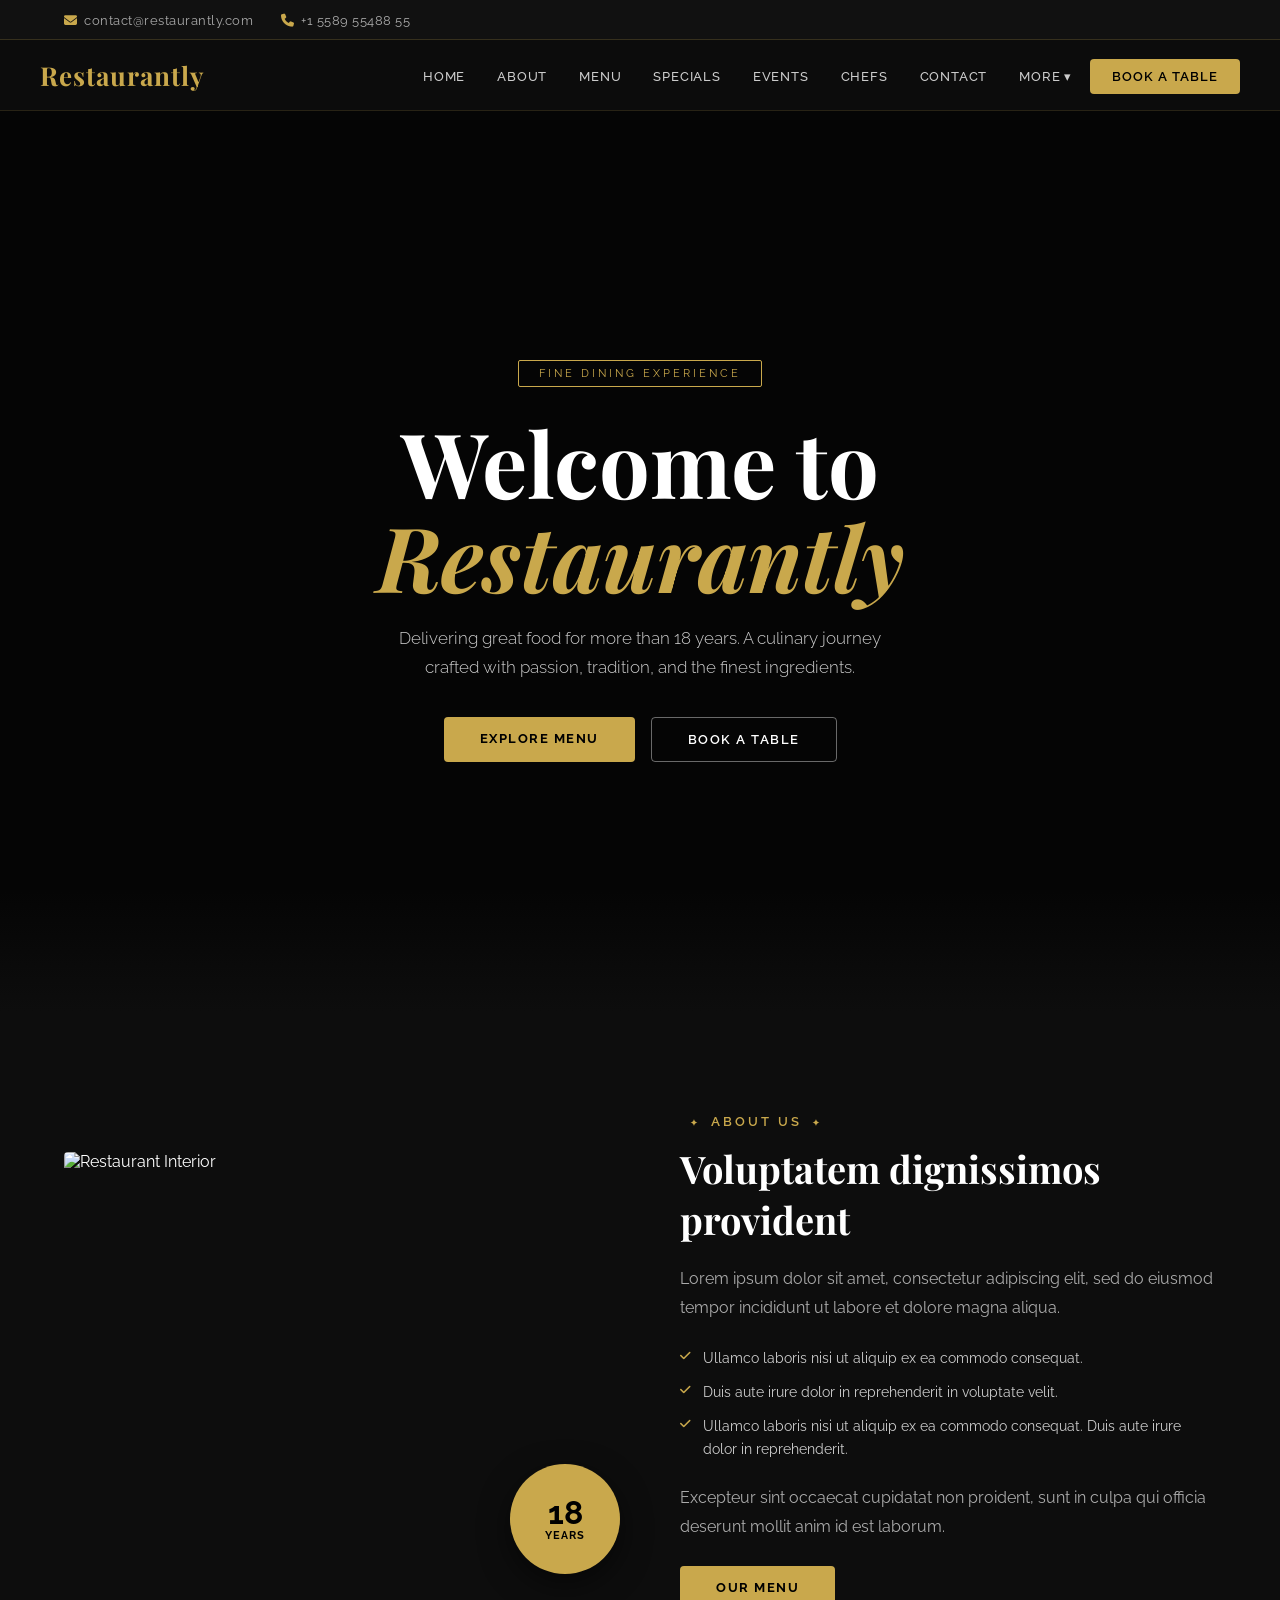
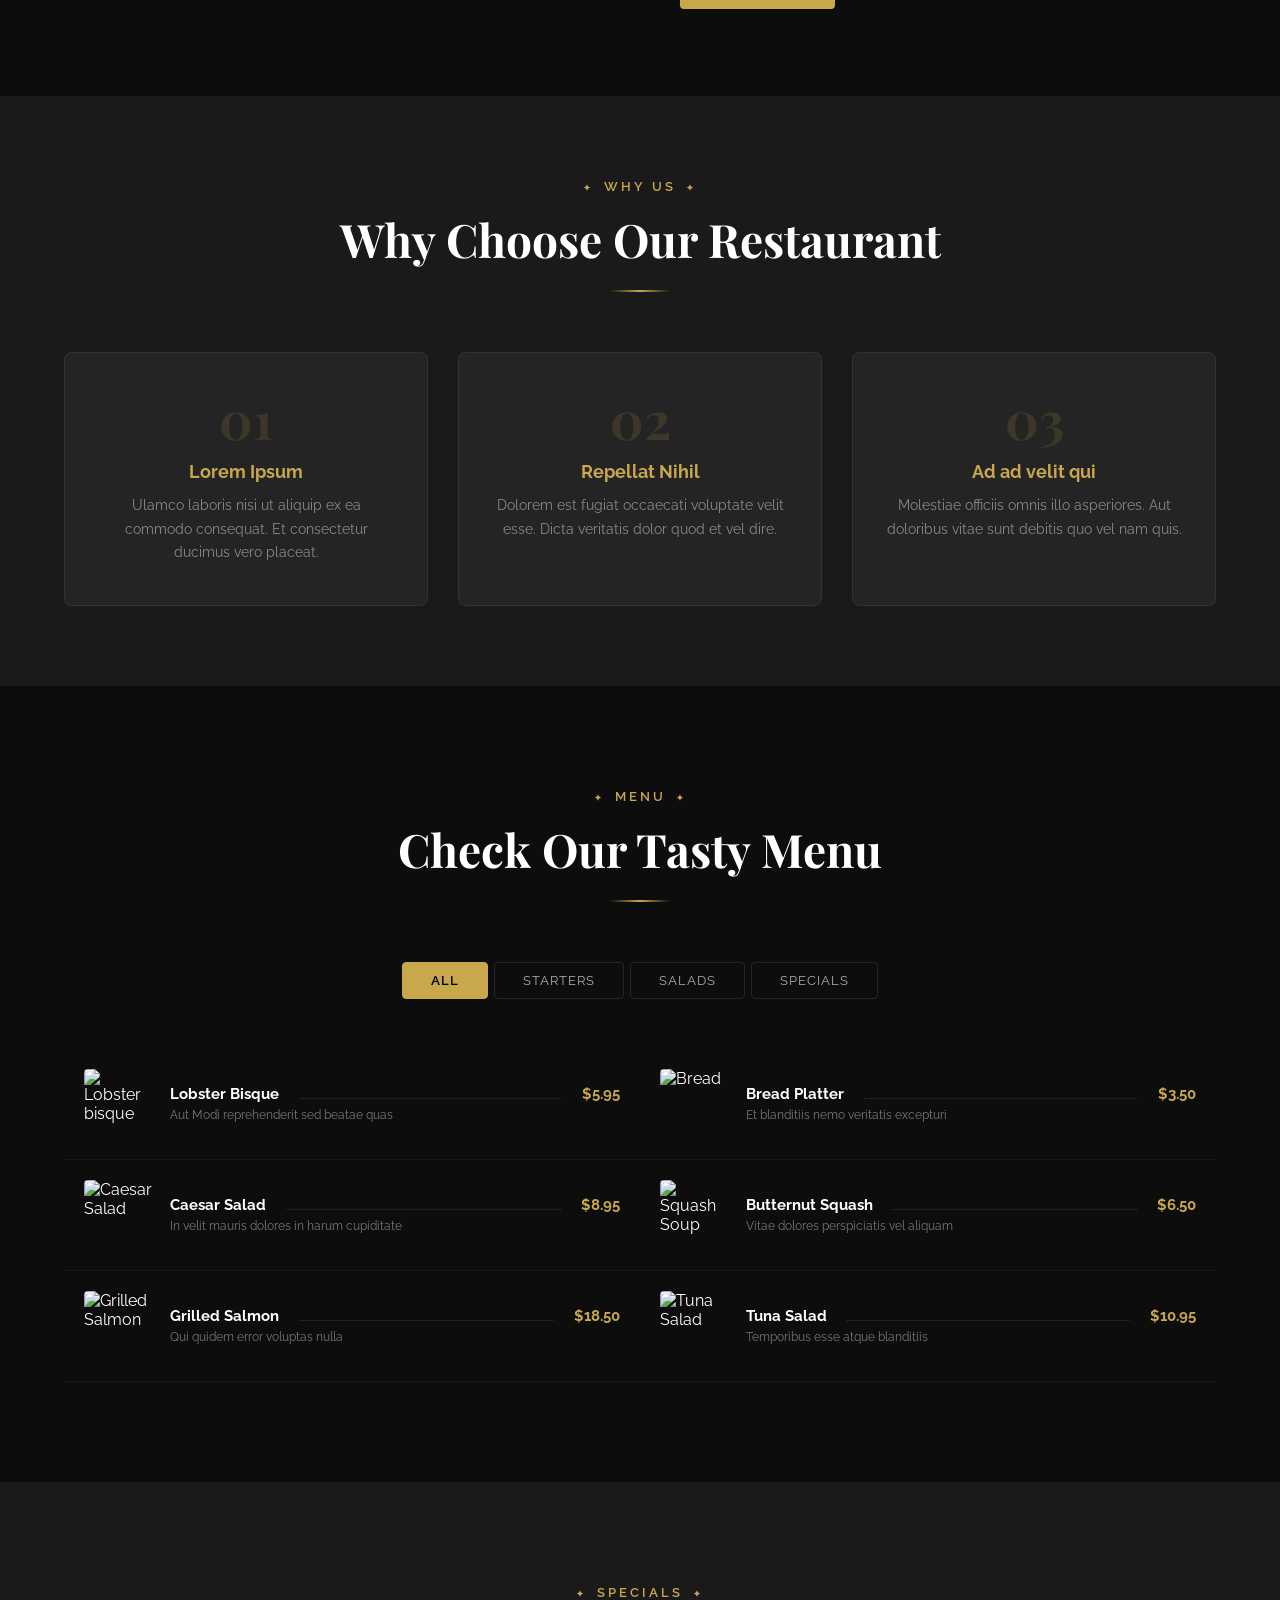
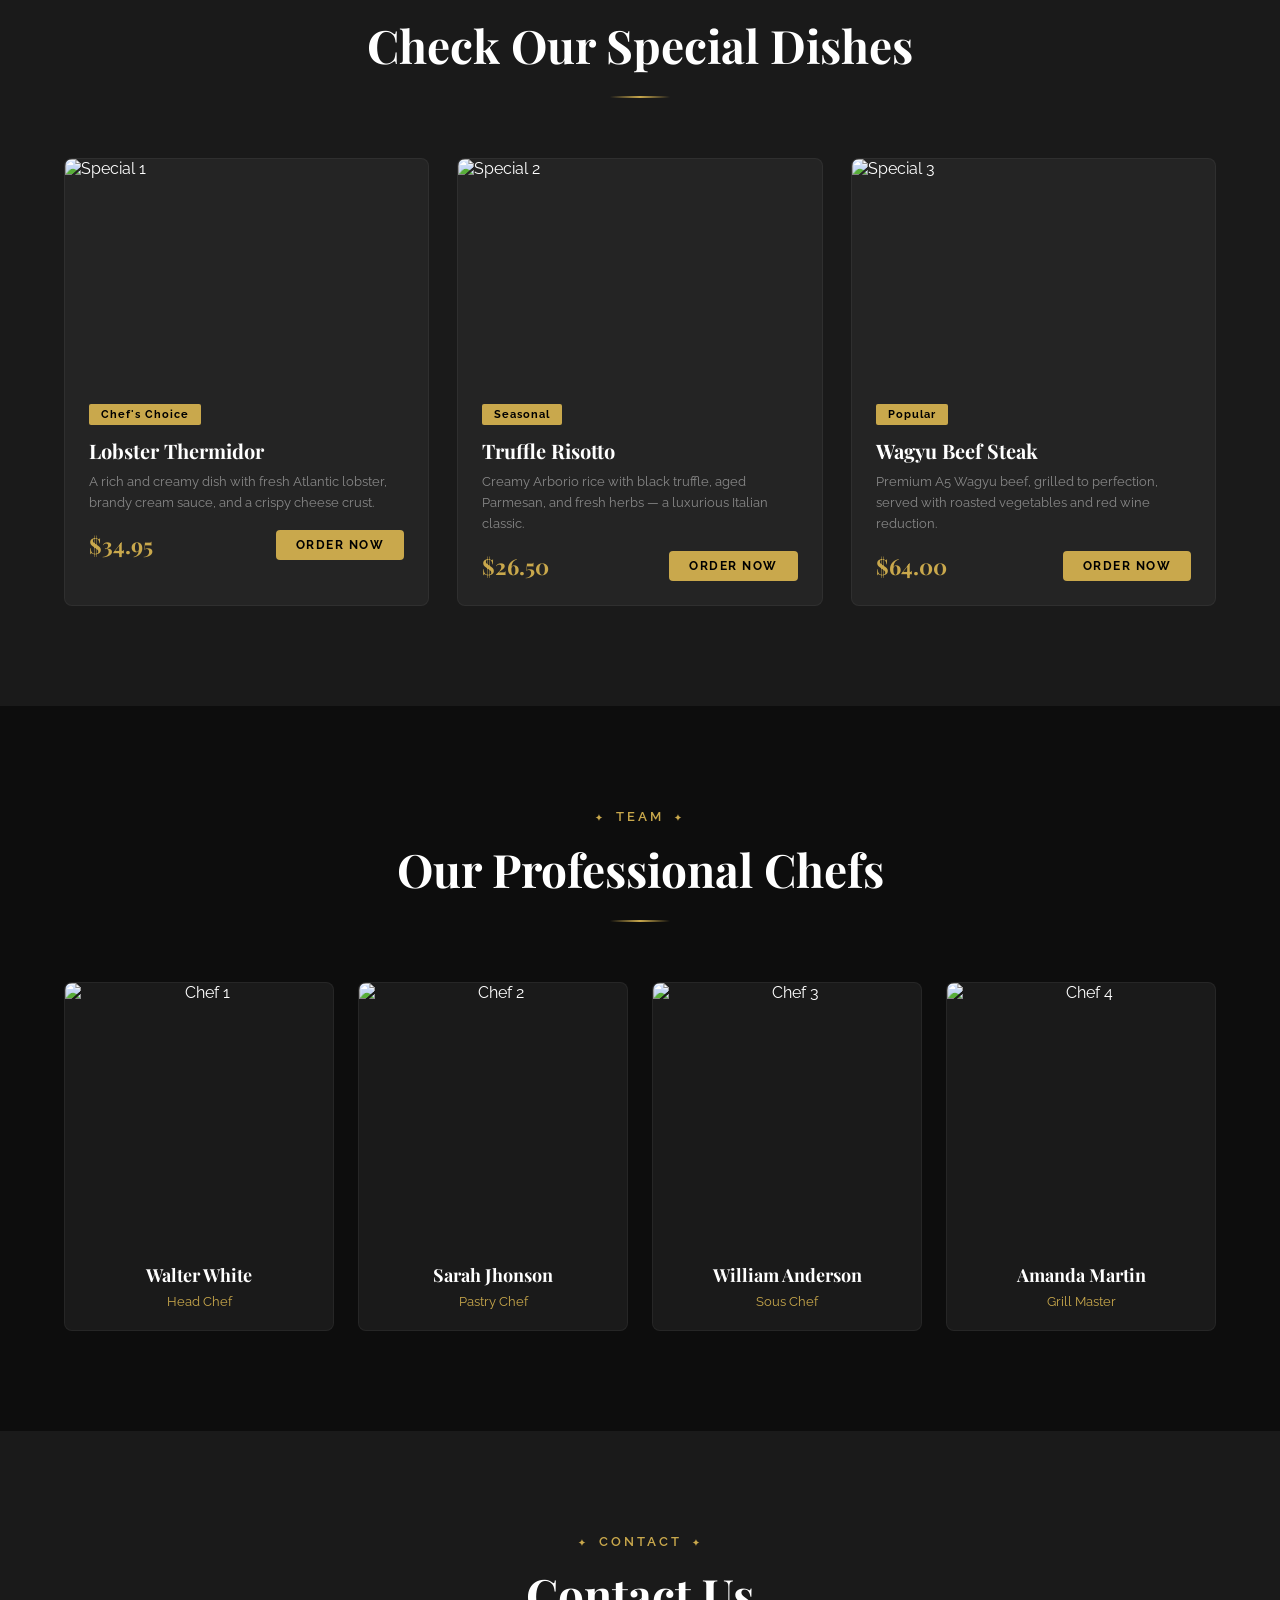
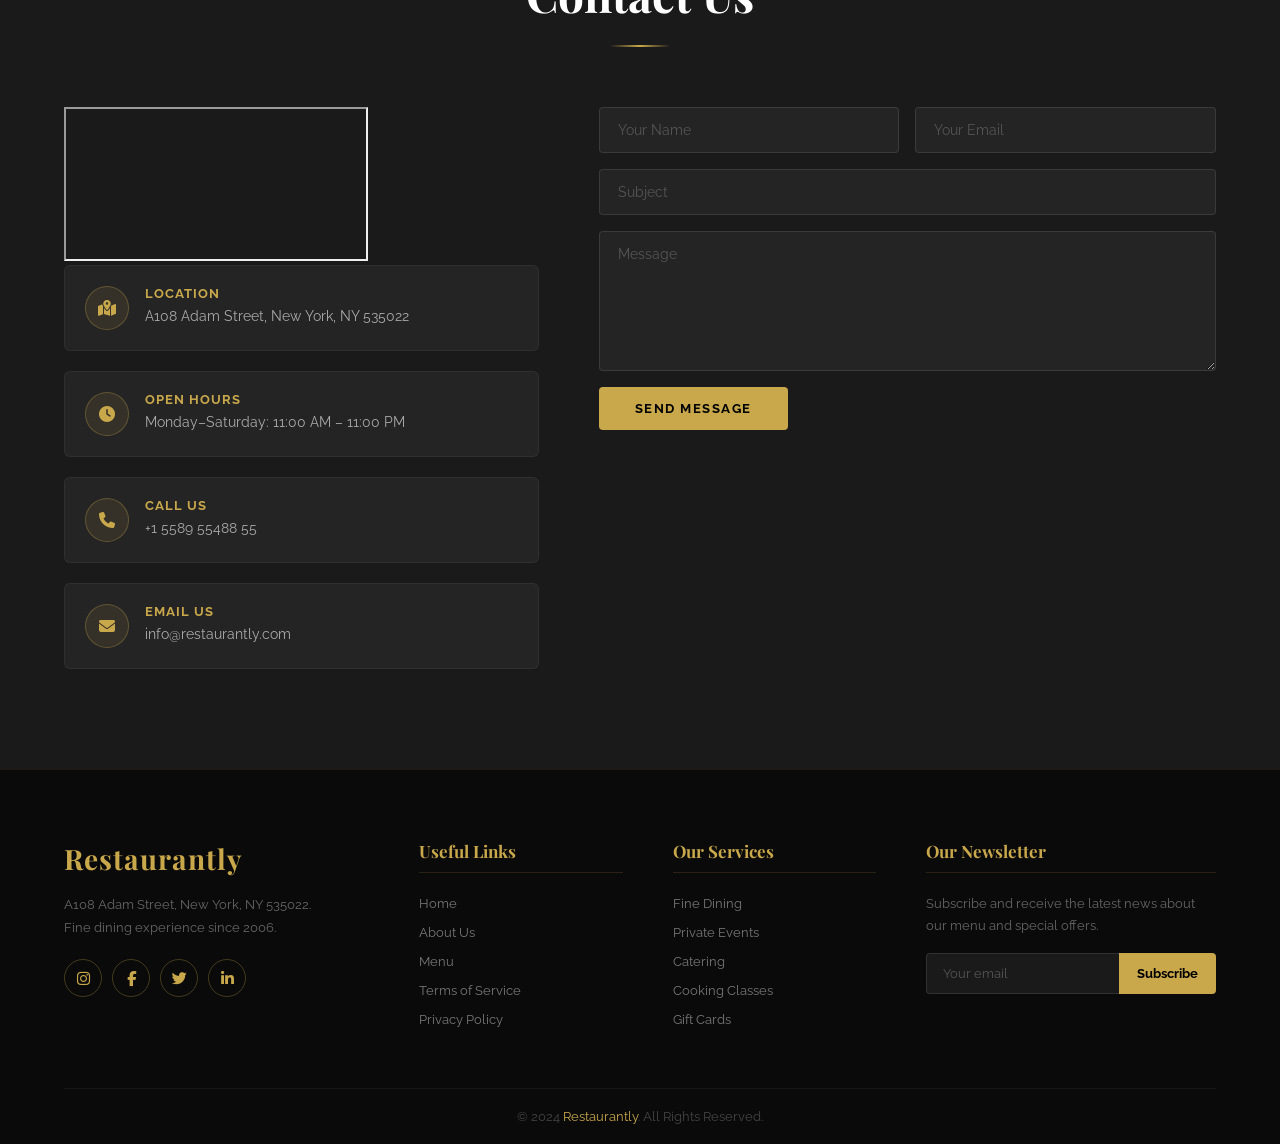
==== index.html @ bc220085 "renameindex" ====
<!DOCTYPE html>
<html lang="en">
<head>
  <meta charset="UTF-8">
  <meta name="viewport" content="width=device-width, initial-scale=1.0">
  <title>Restaurantly — Fine Dining</title>
  <link href="https://fonts.googleapis.com/css2?family=Playfair+Display:ital,wght@0,400;0,700;1,400&family=Raleway:wght@300;400;500;600&display=swap" rel="stylesheet">
  <link rel="stylesheet" href="https://cdnjs.cloudflare.com/ajax/libs/font-awesome/6.5.0/css/all.min.css">
  <style>
    *, *::before, *::after { margin: 0; padding: 0; box-sizing: border-box; }

    :root {
      --gold: #c9a84c;
      --gold-light: #e8c97a;
      --dark: #0d0d0d;
      --dark2: #1a1a1a;
      --dark3: #242424;
      --cream: #f5f0e8;
      --text-muted: #888;
      --white: #fff;
    }

    html { scroll-behavior: smooth; }

    body {
      font-family: 'Raleway', sans-serif;
      background: var(--dark);
      color: var(--white);
      overflow-x: hidden;
    }

    /* ── TOP BAR ── */
    .topbar {
      background: #111;
      border-bottom: 1px solid rgba(201,168,76,0.2);
      padding: 10px 0;
    }
    .topbar .inner {
      max-width: 1200px; margin: 0 auto;
      display: flex; align-items: center; gap: 28px;
      padding: 0 24px;
    }
    .topbar span { font-size: 13px; color: #aaa; letter-spacing: 0.5px; }
    .topbar i { color: var(--gold); margin-right: 7px; font-size: 13px; }

    /* ── NAVBAR ── */
    nav {
      background: rgba(13,13,13,0.95);
      backdrop-filter: blur(10px);
      border-bottom: 1px solid rgba(201,168,76,0.15);
      position: sticky; top: 0; z-index: 999;
      padding: 0 24px;
    }
    .nav-inner {
      max-width: 1200px; margin: 0 auto;
      display: flex; align-items: center; justify-content: space-between;
      height: 70px;
    }
    .logo {
      font-family: 'Playfair Display', serif;
      font-size: 26px; font-weight: 700;
      color: var(--gold);
      letter-spacing: 1px;
      text-decoration: none;
    }
    .nav-links { display: flex; list-style: none; gap: 4px; }
    .nav-links a {
      color: #ccc; text-decoration: none;
      font-size: 13px; font-weight: 500; letter-spacing: 0.8px;
      text-transform: uppercase;
      padding: 8px 14px; border-radius: 4px;
      transition: color 0.3s;
      position: relative;
    }
    .nav-links a:hover { color: var(--gold); }
    .nav-links li { position: relative; }
    .dropdown {
      position: absolute; top: 100%; left: 0;
      background: #1a1a1a;
      border: 1px solid rgba(201,168,76,0.2);
      border-radius: 6px; min-width: 160px;
      display: none; flex-direction: column;
      box-shadow: 0 20px 40px rgba(0,0,0,0.5);
      overflow: hidden;
    }
    .nav-links li:hover .dropdown { display: flex; }
    .dropdown a { padding: 12px 16px; border-radius: 0; font-size: 12px; }
    .dropdown a:hover { background: rgba(201,168,76,0.1); }
    .btn-book {
      background: var(--gold);
      color: #000 !important; font-weight: 600 !important;
      padding: 10px 22px !important; border-radius: 4px !important;
      letter-spacing: 1px !important;
      transition: background 0.3s !important;
    }
    .btn-book:hover { background: var(--gold-light) !important; color: #000 !important; }

    /* ── HERO ── */
    .hero {
      min-height: 100vh;
      background: linear-gradient(rgba(0,0,0,0.65), rgba(0,0,0,0.65)),
        url('https://images.unsplash.com/photo-1414235077428-338989a2e8c0?w=1600') center/cover no-repeat;
      display: flex; align-items: center; justify-content: center;
      text-align: center;
      position: relative;
    }
    .hero::after {
      content: '';
      position: absolute; bottom: 0; left: 0; right: 0;
      height: 120px;
      background: linear-gradient(transparent, var(--dark));
    }
    .hero-content { position: relative; z-index: 1; padding: 0 20px; }
    .hero-tag {
      display: inline-block;
      border: 1px solid var(--gold);
      color: var(--gold);
      font-size: 11px; letter-spacing: 3px;
      text-transform: uppercase;
      padding: 6px 20px; border-radius: 2px;
      margin-bottom: 28px;
    }
    .hero h1 {
      font-family: 'Playfair Display', serif;
      font-size: clamp(48px, 8vw, 90px);
      font-weight: 700; line-height: 1.05;
      color: var(--white);
      margin-bottom: 20px;
    }
    .hero h1 em { color: var(--gold); font-style: italic; }
    .hero p {
      font-size: 17px; color: #ccc;
      max-width: 520px; margin: 0 auto 36px;
      line-height: 1.7; font-weight: 300;
    }
    .hero-btns { display: flex; gap: 16px; justify-content: center; flex-wrap: wrap; }
    .btn-primary {
      background: var(--gold); color: #000;
      padding: 14px 36px; border-radius: 4px;
      font-size: 13px; font-weight: 700; letter-spacing: 1.5px;
      text-transform: uppercase; text-decoration: none;
      transition: all 0.3s;
    }
    .btn-primary:hover { background: var(--gold-light); transform: translateY(-2px); }
    .btn-outline {
      border: 1px solid rgba(255,255,255,0.4); color: #fff;
      padding: 14px 36px; border-radius: 4px;
      font-size: 13px; font-weight: 600; letter-spacing: 1.5px;
      text-transform: uppercase; text-decoration: none;
      transition: all 0.3s;
    }
    .btn-outline:hover { border-color: var(--gold); color: var(--gold); }

    /* ── SECTION HEADER ── */
    .section-wrap { max-width: 1200px; margin: 0 auto; padding: 0 24px; }
    .sec-header { text-align: center; margin-bottom: 60px; }
    .sec-tag {
      display: inline-block;
      color: var(--gold); font-size: 13px;
      letter-spacing: 3px; text-transform: uppercase;
      margin-bottom: 14px; font-weight: 600;
    }
    .sec-tag::before, .sec-tag::after {
      content: '✦'; margin: 0 10px; font-size: 9px;
    }
    .sec-header h2 {
      font-family: 'Playfair Display', serif;
      font-size: clamp(30px, 4vw, 46px);
      font-weight: 700; color: var(--white);
    }
    .sec-header p {
      color: var(--text-muted); max-width: 500px;
      margin: 16px auto 0; line-height: 1.7;
    }
    .gold-divider {
      width: 60px; height: 2px;
      background: linear-gradient(90deg, transparent, var(--gold), transparent);
      margin: 20px auto 0;
    }

    /* ── ABOUT SECTION ── */
    .about { padding: 100px 0; }
    .about-grid {
      display: grid; grid-template-columns: 1fr 1fr;
      gap: 80px; align-items: center;
    }
    .about-img { position: relative; }
    .about-img img {
      width: 100%; border-radius: 4px;
      aspect-ratio: 4/3; object-fit: cover;
      display: block;
    }
    .about-img .exp-badge {
      position: absolute; bottom: -20px; right: -20px;
      background: var(--gold); color: #000;
      width: 110px; height: 110px; border-radius: 50%;
      display: flex; flex-direction: column;
      align-items: center; justify-content: center;
      font-weight: 700; box-shadow: 0 10px 30px rgba(0,0,0,0.5);
    }
    .about-img .exp-badge span:first-child { font-size: 32px; line-height: 1; }
    .about-img .exp-badge span:last-child { font-size: 11px; letter-spacing: 1px; }
    .about-text h2 {
      font-family: 'Playfair Display', serif;
      font-size: 38px; margin-bottom: 20px; color: var(--white);
    }
    .about-text p { color: #aaa; line-height: 1.8; margin-bottom: 16px; }
    .about-list { list-style: none; margin: 24px 0; }
    .about-list li {
      display: flex; align-items: flex-start; gap: 12px;
      color: #ccc; margin-bottom: 12px; font-size: 14px; line-height: 1.6;
    }
    .about-list li i { color: var(--gold); margin-top: 3px; font-size: 12px; flex-shrink: 0; }

    /* ── WHY US ── */
    .why { padding: 80px 0; background: var(--dark2); }
    .why-grid {
      display: grid; grid-template-columns: repeat(3, 1fr);
      gap: 30px; margin-top: 60px;
    }
    .why-card {
      background: var(--dark3);
      border: 1px solid rgba(201,168,76,0.1);
      border-radius: 8px; padding: 40px 32px;
      text-align: center;
      transition: all 0.3s; position: relative; overflow: hidden;
    }
    .why-card::before {
      content: '';
      position: absolute; top: 0; left: 0; right: 0;
      height: 2px; background: var(--gold);
      transform: scaleX(0); transition: transform 0.3s;
    }
    .why-card:hover { border-color: rgba(201,168,76,0.3); transform: translateY(-6px); }
    .why-card:hover::before { transform: scaleX(1); }
    .why-num {
      font-family: 'Playfair Display', serif;
      font-size: 52px; color: rgba(201,168,76,0.15);
      line-height: 1; margin-bottom: 16px; font-weight: 700;
    }
    .why-card h3 { color: var(--gold); font-size: 18px; margin-bottom: 12px; }
    .why-card p { color: #888; font-size: 14px; line-height: 1.7; }

    /* ── MENU ── */
    .menu-sec { padding: 100px 0; }
    .menu-tabs {
      display: flex; justify-content: center; gap: 6px;
      margin-bottom: 50px; flex-wrap: wrap;
    }
    .tab-btn {
      padding: 10px 28px; background: transparent;
      border: 1px solid rgba(255,255,255,0.1);
      color: #aaa; font-family: 'Raleway', sans-serif;
      font-size: 13px; letter-spacing: 1px; text-transform: uppercase;
      cursor: pointer; border-radius: 4px; transition: all 0.3s;
    }
    .tab-btn:hover, .tab-btn.active {
      background: var(--gold); border-color: var(--gold);
      color: #000; font-weight: 600;
    }
    .menu-grid { display: grid; grid-template-columns: 1fr 1fr; gap: 0; }
    .menu-item {
      display: flex; align-items: center; gap: 16px;
      padding: 20px; border-bottom: 1px solid rgba(255,255,255,0.05);
      transition: background 0.2s;
    }
    .menu-item:hover { background: rgba(201,168,76,0.04); }
    .menu-item img {
      width: 70px; height: 70px; border-radius: 4px; object-fit: cover; flex-shrink: 0;
    }
    .menu-info { flex: 1; min-width: 0; }
    .menu-top { display: flex; justify-content: space-between; align-items: baseline; gap: 10px; }
    .menu-top h4 { font-size: 15px; color: #fff; white-space: nowrap; overflow: hidden; text-overflow: ellipsis; }
    .menu-dots { flex: 1; border-bottom: 1px dotted rgba(255,255,255,0.15); min-width: 20px; margin: 0 10px 4px; }
    .menu-price { color: var(--gold); font-weight: 700; font-size: 15px; white-space: nowrap; }
    .menu-desc { color: #777; font-size: 12px; margin-top: 4px; line-height: 1.4; }

    /* ── SPECIALS ── */
    .specials { padding: 100px 0; background: var(--dark2); }
    .specials-grid { display: grid; grid-template-columns: repeat(3,1fr); gap: 28px; }
    .special-card {
      background: var(--dark3); border-radius: 8px; overflow: hidden;
      border: 1px solid rgba(255,255,255,0.05);
      transition: transform 0.3s, box-shadow 0.3s;
    }
    .special-card:hover { transform: translateY(-8px); box-shadow: 0 24px 60px rgba(0,0,0,0.5); }
    .special-card img { width: 100%; height: 220px; object-fit: cover; display: block; }
    .special-body { padding: 24px; }
    .special-badge {
      display: inline-block; background: var(--gold); color: #000;
      font-size: 11px; font-weight: 700; letter-spacing: 1px;
      padding: 4px 12px; border-radius: 2px; margin-bottom: 12px;
    }
    .special-body h3 { font-family: 'Playfair Display',serif; font-size: 20px; margin-bottom: 8px; }
    .special-body p { color: #888; font-size: 13px; line-height: 1.6; margin-bottom: 16px; }
    .special-footer { display: flex; justify-content: space-between; align-items: center; }
    .special-price { color: var(--gold); font-size: 22px; font-weight: 700; font-family: 'Playfair Display',serif; }

    /* ── TEAM ── */
    .team { padding: 100px 0; }
    .team-grid { display: grid; grid-template-columns: repeat(4, 1fr); gap: 24px; }
    .team-card {
      text-align: center;
      background: var(--dark2);
      border-radius: 8px; overflow: hidden;
      border: 1px solid rgba(255,255,255,0.05);
      transition: transform 0.3s;
    }
    .team-card:hover { transform: translateY(-6px); }
    .team-img-wrap { position: relative; overflow: hidden; }
    .team-img-wrap img { width: 100%; height: 260px; object-fit: cover; display: block; transition: transform 0.5s; }
    .team-card:hover .team-img-wrap img { transform: scale(1.05); }
    .team-overlay {
      position: absolute; inset: 0;
      background: rgba(201,168,76,0.85);
      display: flex; align-items: center; justify-content: center; gap: 16px;
      opacity: 0; transition: opacity 0.3s;
    }
    .team-card:hover .team-overlay { opacity: 1; }
    .team-overlay a { color: #000; font-size: 18px; }
    .team-body { padding: 20px 16px; }
    .team-body h4 { font-family: 'Playfair Display',serif; font-size: 18px; margin-bottom: 4px; }
    .team-body span { color: var(--gold); font-size: 13px; }

    /* ── CONTACT ── */
    .contact { padding: 100px 0; background: var(--dark2); }
    .contact-grid { display: grid; grid-template-columns: 1fr 1.3fr; gap: 60px; }
    .contact-map iframe { width: 100%; height: 300px; border-radius: 6px; border: 0; margin-bottom: 30px; filter: grayscale(40%) contrast(1.1); }
    .contact-info { display: flex; flex-direction: column; gap: 20px; }
    .contact-info-item {
      display: flex; align-items: flex-start; gap: 16px;
      padding: 20px; background: var(--dark3);
      border-radius: 6px; border: 1px solid rgba(255,255,255,0.05);
    }
    .contact-icon {
      width: 44px; height: 44px; border-radius: 50%;
      background: rgba(201,168,76,0.1); border: 1px solid rgba(201,168,76,0.3);
      display: flex; align-items: center; justify-content: center;
      color: var(--gold); font-size: 16px; flex-shrink: 0;
    }
    .contact-info-item h5 { font-size: 13px; color: var(--gold); margin-bottom: 4px; letter-spacing: 1px; text-transform: uppercase; }
    .contact-info-item p { color: #aaa; font-size: 14px; line-height: 1.6; }
    .contact-form { display: flex; flex-direction: column; gap: 16px; }
    .form-row { display: grid; grid-template-columns: 1fr 1fr; gap: 16px; }
    .form-input, .form-textarea {
      width: 100%; padding: 14px 18px;
      background: var(--dark3); border: 1px solid rgba(255,255,255,0.1);
      border-radius: 4px; color: #fff;
      font-family: 'Raleway', sans-serif; font-size: 14px;
      transition: border-color 0.3s; outline: none;
    }
    .form-input:focus, .form-textarea:focus { border-color: var(--gold); }
    .form-input::placeholder, .form-textarea::placeholder { color: #555; }
    .form-textarea { resize: vertical; min-height: 140px; }
    .btn-submit {
      background: var(--gold); color: #000; border: none;
      padding: 14px 36px; font-size: 13px; font-weight: 700;
      letter-spacing: 1.5px; text-transform: uppercase;
      border-radius: 4px; cursor: pointer;
      font-family: 'Raleway', sans-serif;
      transition: background 0.3s, transform 0.2s; align-self: flex-start;
    }
    .btn-submit:hover { background: var(--gold-light); transform: translateY(-2px); }

    /* ── FOOTER ── */
    footer { background: #0a0a0a; border-top: 1px solid rgba(201,168,76,0.1); padding: 70px 0 0; }
    .footer-grid { display: grid; grid-template-columns: 1.5fr 1fr 1fr 1.2fr; gap: 50px; padding-bottom: 50px; }
    .footer-brand .logo { display: block; margin-bottom: 16px; font-size: 28px; }
    .footer-brand p { color: #666; font-size: 13px; line-height: 1.8; margin-bottom: 20px; }
    .social-links { display: flex; gap: 10px; }
    .social-link {
      width: 38px; height: 38px; border-radius: 50%;
      border: 1px solid rgba(201,168,76,0.3);
      display: flex; align-items: center; justify-content: center;
      color: var(--gold); font-size: 15px; text-decoration: none;
      transition: all 0.3s;
    }
    .social-link:hover { background: var(--gold); color: #000; border-color: var(--gold); }
    .footer-col h4 {
      font-family: 'Playfair Display',serif;
      color: var(--gold); font-size: 17px; margin-bottom: 20px;
      padding-bottom: 10px; border-bottom: 1px solid rgba(201,168,76,0.15);
    }
    .footer-col ul { list-style: none; }
    .footer-col ul li { margin-bottom: 10px; }
    .footer-col ul li a { color: #777; text-decoration: none; font-size: 13px; transition: color 0.3s; }
    .footer-col ul li a:hover { color: var(--gold); padding-left: 4px; }
    .newsletter-text { color: #666; font-size: 13px; line-height: 1.7; margin-bottom: 16px; }
    .newsletter-form { display: flex; gap: 0; }
    .newsletter-form input {
      flex: 1; padding: 12px 16px;
      background: #1a1a1a; border: 1px solid rgba(255,255,255,0.1);
      border-right: none; border-radius: 4px 0 0 4px;
      color: #fff; font-family: 'Raleway',sans-serif; font-size: 13px; outline: none;
    }
    .newsletter-form input:focus { border-color: var(--gold); }
    .newsletter-form input::placeholder { color: #555; }
    .newsletter-form button {
      background: var(--gold); color: #000; border: none;
      padding: 12px 18px; border-radius: 0 4px 4px 0;
      cursor: pointer; font-size: 13px; font-weight: 700;
      font-family: 'Raleway',sans-serif; transition: background 0.3s;
    }
    .newsletter-form button:hover { background: var(--gold-light); }
    .footer-bottom {
      border-top: 1px solid rgba(255,255,255,0.05);
      padding: 20px 0; text-align: center;
    }
    .footer-bottom p { color: #444; font-size: 13px; }
    .footer-bottom span { color: var(--gold); }

    /* ── ANIMATIONS ── */
    @keyframes fadeUp {
      from { opacity: 0; transform: translateY(30px); }
      to { opacity: 1; transform: translateY(0); }
    }
    .hero-content > * { animation: fadeUp 0.8s ease both; }
    .hero-tag { animation-delay: 0.1s; }
    .hero h1 { animation-delay: 0.25s; }
    .hero p { animation-delay: 0.4s; }
    .hero-btns { animation-delay: 0.55s; }

    /* ── RESPONSIVE ── */
    @media (max-width: 900px) {
      .about-grid, .contact-grid { grid-template-columns: 1fr; gap: 40px; }
      .why-grid, .specials-grid { grid-template-columns: 1fr 1fr; }
      .team-grid { grid-template-columns: 1fr 1fr; }
      .menu-grid { grid-template-columns: 1fr; }
      .footer-grid { grid-template-columns: 1fr 1fr; }
      .nav-links { display: none; }
    }
    @media (max-width: 600px) {
      .why-grid, .specials-grid, .team-grid, .footer-grid { grid-template-columns: 1fr; }
      .form-row { grid-template-columns: 1fr; }
      .about-img .exp-badge { width: 90px; height: 90px; }
    }
  </style>
</head>
<body>

<!-- TOP BAR -->
<div class="topbar">
  <div class="inner">
    <div><i class="fa-solid fa-envelope"></i><span>contact@restaurantly.com</span></div>
    <div><i class="fa-solid fa-phone"></i><span>+1 5589 55488 55</span></div>
  </div>
</div>

<!-- NAVBAR -->
<nav>
  <div class="nav-inner">
    <a href="#" class="logo">Restaurantly</a>
    <ul class="nav-links">
      <li><a href="#">Home</a></li>
      <li><a href="#about">About</a></li>
      <li><a href="#menu">Menu</a></li>
      <li><a href="#specials">Specials</a></li>
      <li><a href="#events">Events</a></li>
      <li><a href="#team">Chefs</a></li>
      <li><a href="#contact">Contact</a></li>
      <li>
        <a href="#">More ▾</a>
        <div class="dropdown">
          <a href="#">Gallery</a>
          <a href="#">Private Dining</a>
          <a href="#">Catering</a>
          <a href="#">Gift Cards</a>
        </div>
      </li>
      <li><a href="#book" class="btn-book">Book a Table</a></li>
    </ul>
  </div>
</nav>

<!-- HERO -->
<section class="hero">
  <div class="hero-content">
    <div class="hero-tag">Fine Dining Experience</div>
    <h1>Welcome to<br><em>Restaurantly</em></h1>
    <p>Delivering great food for more than 18 years. A culinary journey crafted with passion, tradition, and the finest ingredients.</p>
    <div class="hero-btns">
      <a href="#menu" class="btn-primary">Explore Menu</a>
      <a href="#book" class="btn-outline">Book a Table</a>
    </div>
  </div>
</section>

<!-- ABOUT -->
<section class="about" id="about">
  <div class="section-wrap">
    <div class="about-grid">
      <div class="about-img">
        <img src="https://images.unsplash.com/photo-1559339352-11d035aa65de?w=700" alt="Restaurant Interior">
        <div class="exp-badge">
          <span>18</span>
          <span>YEARS</span>
        </div>
      </div>
      <div class="about-text">
        <div class="sec-tag">About Us</div>
        <h2>Voluptatem dignissimos<br>provident</h2>
        <p>Lorem ipsum dolor sit amet, consectetur adipiscing elit, sed do eiusmod tempor incididunt ut labore et dolore magna aliqua.</p>
        <ul class="about-list">
          <li><i class="fa-solid fa-check"></i> Ullamco laboris nisi ut aliquip ex ea commodo consequat.</li>
          <li><i class="fa-solid fa-check"></i> Duis aute irure dolor in reprehenderit in voluptate velit.</li>
          <li><i class="fa-solid fa-check"></i> Ullamco laboris nisi ut aliquip ex ea commodo consequat. Duis aute irure dolor in reprehenderit.</li>
        </ul>
        <p>Excepteur sint occaecat cupidatat non proident, sunt in culpa qui officia deserunt mollit anim id est laborum.</p>
        <br>
        <a href="#menu" class="btn-primary">Our Menu</a>
      </div>
    </div>
  </div>
</section>

<!-- WHY US -->
<section class="why" id="why">
  <div class="section-wrap">
    <div class="sec-header">
      <div class="sec-tag">Why Us</div>
      <h2>Why Choose Our Restaurant</h2>
      <div class="gold-divider"></div>
    </div>
    <div class="why-grid">
      <div class="why-card">
        <div class="why-num">01</div>
        <h3>Lorem Ipsum</h3>
        <p>Ulamco laboris nisi ut aliquip ex ea commodo consequat. Et consectetur ducimus vero placeat.</p>
      </div>
      <div class="why-card">
        <div class="why-num">02</div>
        <h3>Repellat Nihil</h3>
        <p>Dolorem est fugiat occaecati voluptate velit esse. Dicta veritatis dolor quod et vel dire.</p>
      </div>
      <div class="why-card">
        <div class="why-num">03</div>
        <h3>Ad ad velit qui</h3>
        <p>Molestiae officiis omnis illo asperiores. Aut doloribus vitae sunt debitis quo vel nam quis.</p>
      </div>
    </div>
  </div>
</section>

<!-- MENU -->
<section class="menu-sec" id="menu">
  <div class="section-wrap">
    <div class="sec-header">
      <div class="sec-tag">Menu</div>
      <h2>Check Our Tasty Menu</h2>
      <div class="gold-divider"></div>
    </div>
    <div class="menu-tabs">
      <button class="tab-btn active">All</button>
      <button class="tab-btn">Starters</button>
      <button class="tab-btn">Salads</button>
      <button class="tab-btn">Specials</button>
    </div>
    <div class="menu-grid">
      <div class="menu-item">
        <img src="https://bootstrapmade.com/content/demo/Restaurantly/assets/img/menu/lobster-bisque.jpg" alt="Lobster bisque">
        <div class="menu-info">
          <div class="menu-top">
            <h4>Lobster Bisque</h4>
            <div class="menu-dots"></div>
            <span class="menu-price">$5.95</span>
          </div>
          <p class="menu-desc">Aut Modi reprehenderit sed beatae quas</p>
        </div>
      </div>
      <div class="menu-item">
        <img src="https://bootstrapmade.com/content/demo/Restaurantly/assets/img/menu/bread-barrel.jpg" alt="Bread">
        <div class="menu-info">
          <div class="menu-top">
            <h4>Bread Platter</h4>
            <div class="menu-dots"></div>
            <span class="menu-price">$3.50</span>
          </div>
          <p class="menu-desc">Et blanditiis nemo veritatis excepturi</p>
        </div>
      </div>
      <div class="menu-item">
        <img src="https://bootstrapmade.com/content/demo/Restaurantly/assets/img/menu/cake.jpg" alt="Caesar Salad">
        <div class="menu-info">
          <div class="menu-top">
            <h4>Caesar Salad</h4>
            <div class="menu-dots"></div>
            <span class="menu-price">$8.95</span>
          </div>
          <p class="menu-desc">In velit mauris dolores in harum cupiditate</p>
        </div>
      </div>
      <div class="menu-item">
        <img src="https://bootstrapmade.com/content/demo/Restaurantly/assets/img/menu/caesar.jpg" alt="Squash Soup">
        <div class="menu-info">
          <div class="menu-top">
            <h4>Butternut Squash</h4>
            <div class="menu-dots"></div>
            <span class="menu-price">$6.50</span>
          </div>
          <p class="menu-desc">Vitae dolores perspiciatis vel aliquam</p>
        </div>
      </div>
      <div class="menu-item">
        <img src="https://bootstrapmade.com/content/demo/Restaurantly/assets/img/menu/tuscan-grilled.jpg" alt="Grilled Salmon">
        <div class="menu-info">
          <div class="menu-top">
            <h4>Grilled Salmon</h4>
            <div class="menu-dots"></div>
            <span class="menu-price">$18.50</span>
          </div>
          <p class="menu-desc">Qui quidem error voluptas nulla</p>
        </div>
      </div>
      <div class="menu-item">
        <img src="https://bootstrapmade.com/content/demo/Restaurantly/assets/img/menu/mozzarella.jpg" alt="Tuna Salad">
        <div class="menu-info">
          <div class="menu-top">
            <h4>Tuna Salad</h4>
            <div class="menu-dots"></div>
            <span class="menu-price">$10.95</span>
          </div>
          <p class="menu-desc">Temporibus esse atque blanditiis</p>
        </div>
      </div>
    </div>
  </div>
</section>

<!-- SPECIALS -->
<section class="specials" id="specials">
  <div class="section-wrap">
    <div class="sec-header">
      <div class="sec-tag">Specials</div>
      <h2>Check Our Special Dishes</h2>
      <div class="gold-divider"></div>
    </div>
    <div class="specials-grid">
      <div class="special-card">
        <img src="https://images.unsplash.com/photo-1546833999-b9f581a1996d?w=500" alt="Special 1">
        <div class="special-body">
          <span class="special-badge">Chef's Choice</span>
          <h3>Lobster Thermidor</h3>
          <p>A rich and creamy dish with fresh Atlantic lobster, brandy cream sauce, and a crispy cheese crust.</p>
          <div class="special-footer">
            <span class="special-price">$34.95</span>
            <a href="#book" class="btn-primary" style="padding: 8px 20px; font-size: 12px;">Order Now</a>
          </div>
        </div>
      </div>
      <div class="special-card">
        <img src="https://images.unsplash.com/photo-1504674900247-0877df9cc836?w=500" alt="Special 2">
        <div class="special-body">
          <span class="special-badge">Seasonal</span>
          <h3>Truffle Risotto</h3>
          <p>Creamy Arborio rice with black truffle, aged Parmesan, and fresh herbs — a luxurious Italian classic.</p>
          <div class="special-footer">
            <span class="special-price">$26.50</span>
            <a href="#book" class="btn-primary" style="padding: 8px 20px; font-size: 12px;">Order Now</a>
          </div>
        </div>
      </div>
      <div class="special-card">
        <img src="https://images.unsplash.com/photo-1555939594-58d7cb561ad1?w=500" alt="Special 3">
        <div class="special-body">
          <span class="special-badge">Popular</span>
          <h3>Wagyu Beef Steak</h3>
          <p>Premium A5 Wagyu beef, grilled to perfection, served with roasted vegetables and red wine reduction.</p>
          <div class="special-footer">
            <span class="special-price">$64.00</span>
            <a href="#book" class="btn-primary" style="padding: 8px 20px; font-size: 12px;">Order Now</a>
          </div>
        </div>
      </div>
    </div>
  </div>
</section>

<!-- TEAM -->
<section class="team" id="team">
  <div class="section-wrap">
    <div class="sec-header">
      <div class="sec-tag">Team</div>
      <h2>Our Professional Chefs</h2>
      <div class="gold-divider"></div>
    </div>
    <div class="team-grid">
      <div class="team-card">
        <div class="team-img-wrap">
          <img src="https://images.unsplash.com/photo-1577219491135-ce391730fb2c?w=400" alt="Chef 1">
          <div class="team-overlay">
            <a href="#"><i class="fa-brands fa-instagram"></i></a>
            <a href="#"><i class="fa-brands fa-twitter"></i></a>
            <a href="#"><i class="fa-brands fa-linkedin"></i></a>
          </div>
        </div>
        <div class="team-body">
          <h4>Walter White</h4>
          <span>Head Chef</span>
        </div>
      </div>
      <div class="team-card">
        <div class="team-img-wrap">
          <img src="https://www.foodandwine.com/thmb/G9nj_FM92fpKzpHK3wkgENasZe0=/1500x0/filters:no_upscale():max_bytes(150000):strip_icc()/Best-New-Chefs-Amanda-Shulman-Portrait-VT-MAG1023-e0facbde1a9c48eda77b6bf5c07ed0be.jpg" alt="Chef 2">
          <div class="team-overlay">
            <a href="#"><i class="fa-brands fa-instagram"></i></a>
            <a href="#"><i class="fa-brands fa-twitter"></i></a>
            <a href="#"><i class="fa-brands fa-linkedin"></i></a>
          </div>
        </div>
        <div class="team-body">
          <h4>Sarah Jhonson</h4>
          <span>Pastry Chef</span>
        </div>
      </div>
      <div class="team-card">
        <div class="team-img-wrap">
          <img src="https://images.unsplash.com/photo-1581299894007-aaa50297cf16?w=400" alt="Chef 3">
          <div class="team-overlay">
            <a href="#"><i class="fa-brands fa-instagram"></i></a>
            <a href="#"><i class="fa-brands fa-twitter"></i></a>
            <a href="#"><i class="fa-brands fa-linkedin"></i></a>
          </div>
        </div>
        <div class="team-body">
          <h4>William Anderson</h4>
          <span>Sous Chef</span>
        </div>
      </div>
      <div class="team-card">
        <div class="team-img-wrap">
          <img src="https://encrypted-tbn0.gstatic.com/images?q=tbn:ANd9GcT17eUvuXcyoubFRKOYhs8sbNTtiY_QS8fNYA&s" alt="Chef 4">
          <div class="team-overlay">
            <a href="#"><i class="fa-brands fa-instagram"></i></a>
            <a href="#"><i class="fa-brands fa-twitter"></i></a>
            <a href="#"><i class="fa-brands fa-linkedin"></i></a>
          </div>
        </div>
        <div class="team-body">
          <h4>Amanda Martin</h4>
          <span>Grill Master</span>
        </div>
      </div>
    </div>
  </div>
</section>

<!-- CONTACT -->
<section class="contact" id="contact">
  <div class="section-wrap">
    <div class="sec-header">
      <div class="sec-tag">Contact</div>
      <h2>Contact Us</h2>
      <div class="gold-divider"></div>
    </div>
    <div class="contact-grid">
      <div>
        <iframe src="https://www.google.com/maps/embed?pb=!1m14!1m8!1m3!1d96779.56628236079!2d-74.006138!3d40.710059!3m2!1i1024!2i768!4f13.1!3m3!1m2!1s0x89c25a22a3bda30d%3A0xb89d1fe6bc499443!2sDowntown.%20Conference%20Center!5e0!3m2!1sen!2sus!4v1739274922656!5m2!1sen!2sus" allowfullscreen="" loading="lazy" referrerpolicy="no-referrer-when-downgrade"></iframe>
        <div class="contact-info">
          <div class="contact-info-item">
            <div class="contact-icon"><i class="fa-solid fa-map-location-dot"></i></div>
            <div>
              <h5>Location</h5>
              <p>A108 Adam Street, New York, NY 535022</p>
            </div>
          </div>
          <div class="contact-info-item">
            <div class="contact-icon"><i class="fa-solid fa-clock"></i></div>
            <div>
              <h5>Open Hours</h5>
              <p>Monday–Saturday: 11:00 AM – 11:00 PM</p>
            </div>
          </div>
          <div class="contact-info-item">
            <div class="contact-icon"><i class="fa-solid fa-phone"></i></div>
            <div>
              <h5>Call Us</h5>
              <p>+1 5589 55488 55</p>
            </div>
          </div>
          <div class="contact-info-item">
            <div class="contact-icon"><i class="fa-solid fa-envelope"></i></div>
            <div>
              <h5>Email Us</h5>
              <p>info@restaurantly.com</p>
            </div>
          </div>
        </div>
      </div>
      <div>
        <form class="contact-form">
          <div class="form-row">
            <input type="text" class="form-input" placeholder="Your Name">
            <input type="email" class="form-input" placeholder="Your Email">
          </div>
          <input type="text" class="form-input" placeholder="Subject">
          <textarea class="form-textarea" placeholder="Message"></textarea>
          <button type="submit" class="btn-submit">Send Message</button>
        </form>
      </div>
    </div>
  </div>
</section>

<!-- FOOTER -->
<footer>
  <div class="section-wrap">
    <div class="footer-grid">
      <div class="footer-brand">
        <a href="#" class="logo">Restaurantly</a>
        <p>A108 Adam Street, New York, NY 535022.<br>Fine dining experience since 2006.</p>
        <div class="social-links">
          <a href="#" class="social-link"><i class="fa-brands fa-instagram"></i></a>
          <a href="#" class="social-link"><i class="fa-brands fa-facebook-f"></i></a>
          <a href="#" class="social-link"><i class="fa-brands fa-twitter"></i></a>
          <a href="#" class="social-link"><i class="fa-brands fa-linkedin-in"></i></a>
        </div>
      </div>
      <div class="footer-col">
        <h4>Useful Links</h4>
        <ul>
          <li><a href="#">Home</a></li>
          <li><a href="#about">About Us</a></li>
          <li><a href="#menu">Menu</a></li>
          <li><a href="#">Terms of Service</a></li>
          <li><a href="#">Privacy Policy</a></li>
        </ul>
      </div>
      <div class="footer-col">
        <h4>Our Services</h4>
        <ul>
          <li><a href="#">Fine Dining</a></li>
          <li><a href="#">Private Events</a></li>
          <li><a href="#">Catering</a></li>
          <li><a href="#">Cooking Classes</a></li>
          <li><a href="#">Gift Cards</a></li>
        </ul>
      </div>
      <div class="footer-col">
        <h4>Our Newsletter</h4>
        <p class="newsletter-text">Subscribe and receive the latest news about our menu and special offers.</p>
        <div class="newsletter-form">
          <input type="email" placeholder="Your email">
          <button type="button">Subscribe</button>
        </div>
      </div>
    </div>
    <div class="footer-bottom">
      <p>© 2024 <span>Restaurantly</span>. All Rights Reserved.</p>
    </div>
  </div>
</footer>

<script>
  // Tab buttons
  document.querySelectorAll('.tab-btn').forEach(btn => {
    btn.addEventListener('click', () => {
      document.querySelectorAll('.tab-btn').forEach(b => b.classList.remove('active'));
      btn.classList.add('active');
    });
  });
</script>
</body>
</html>
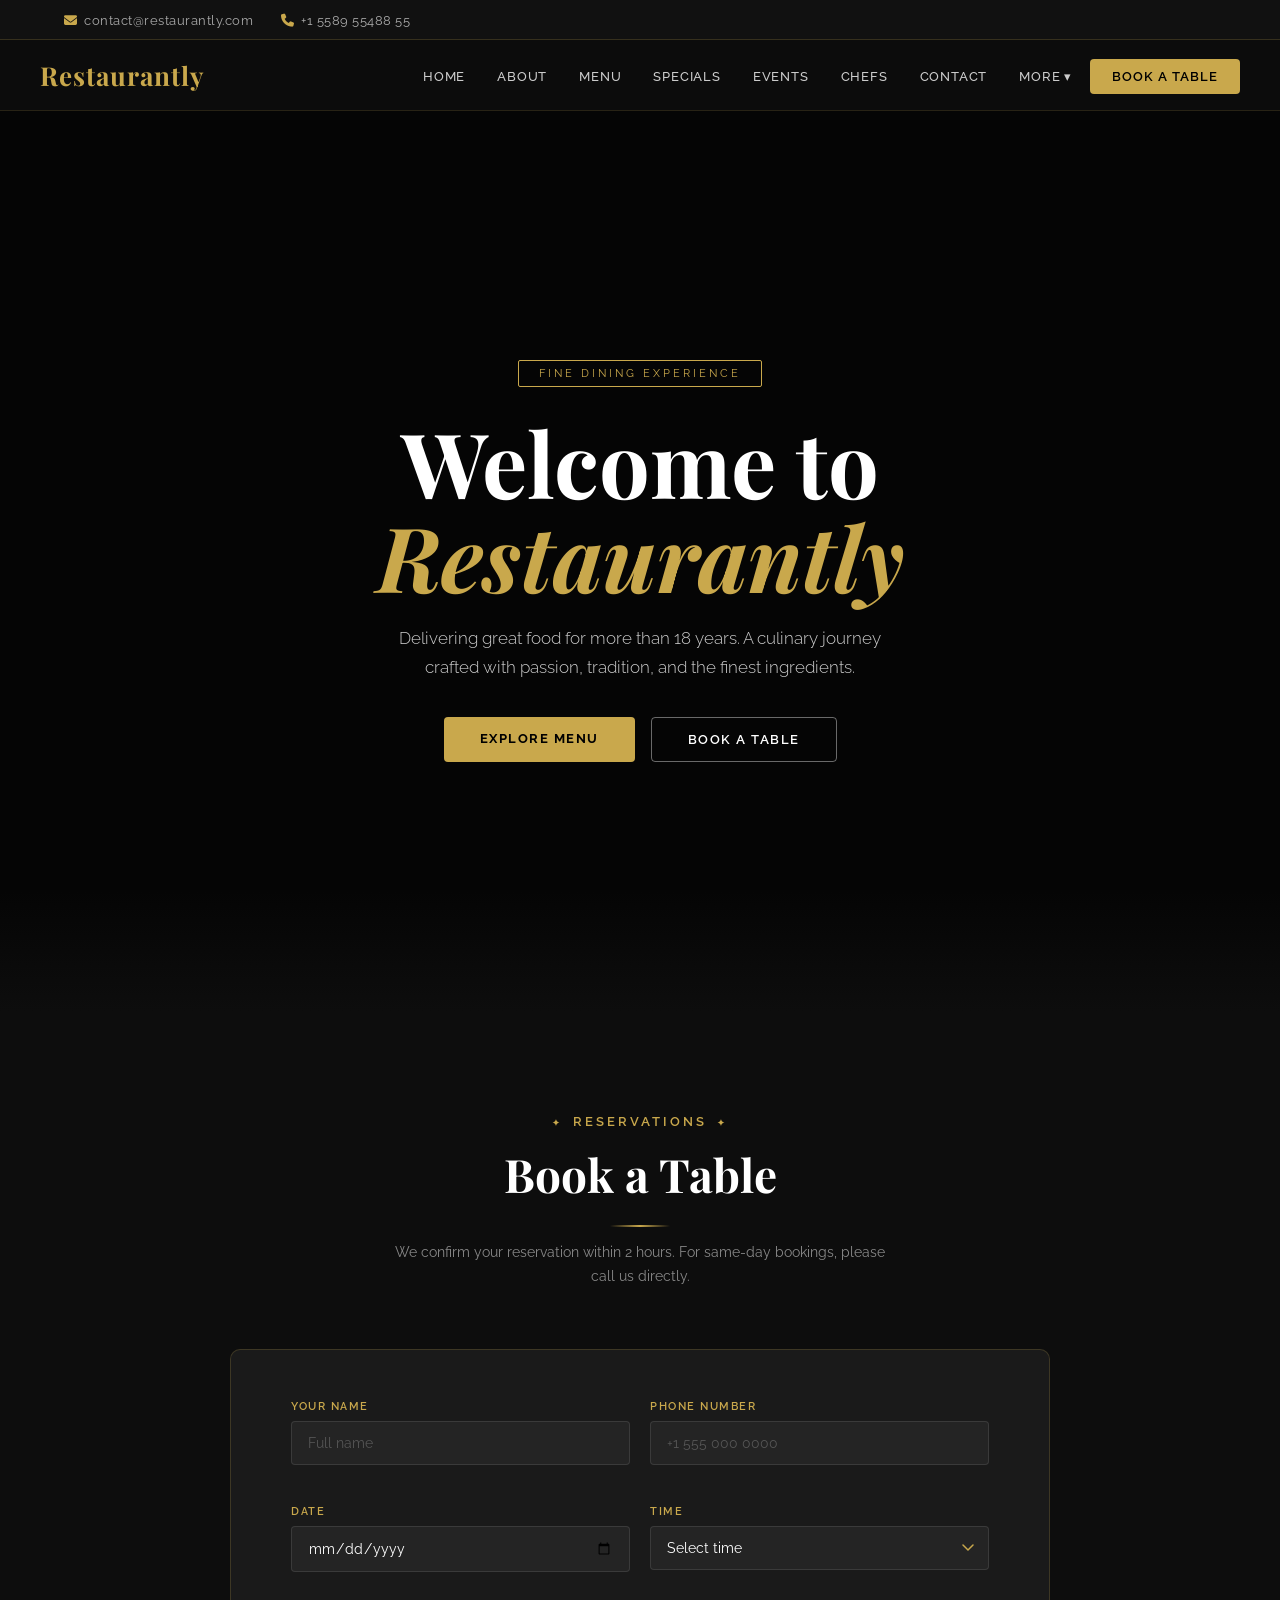
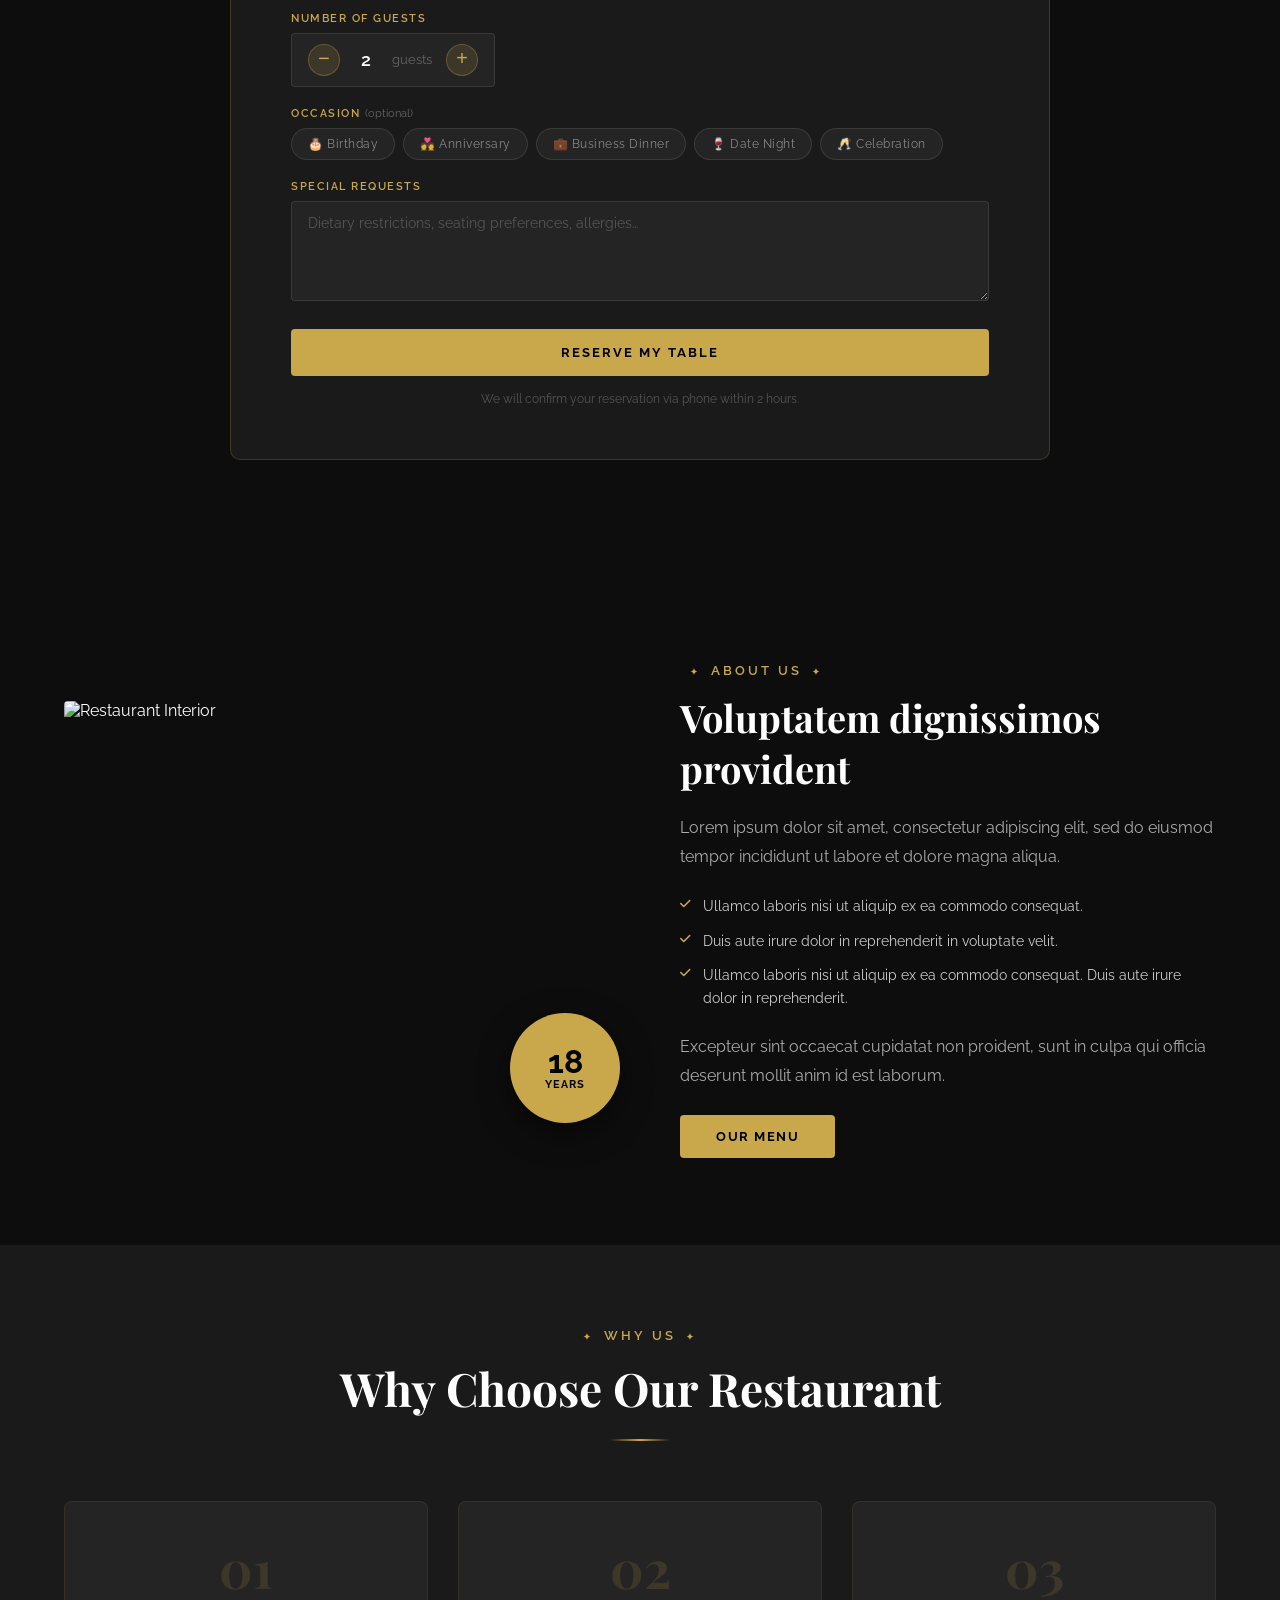
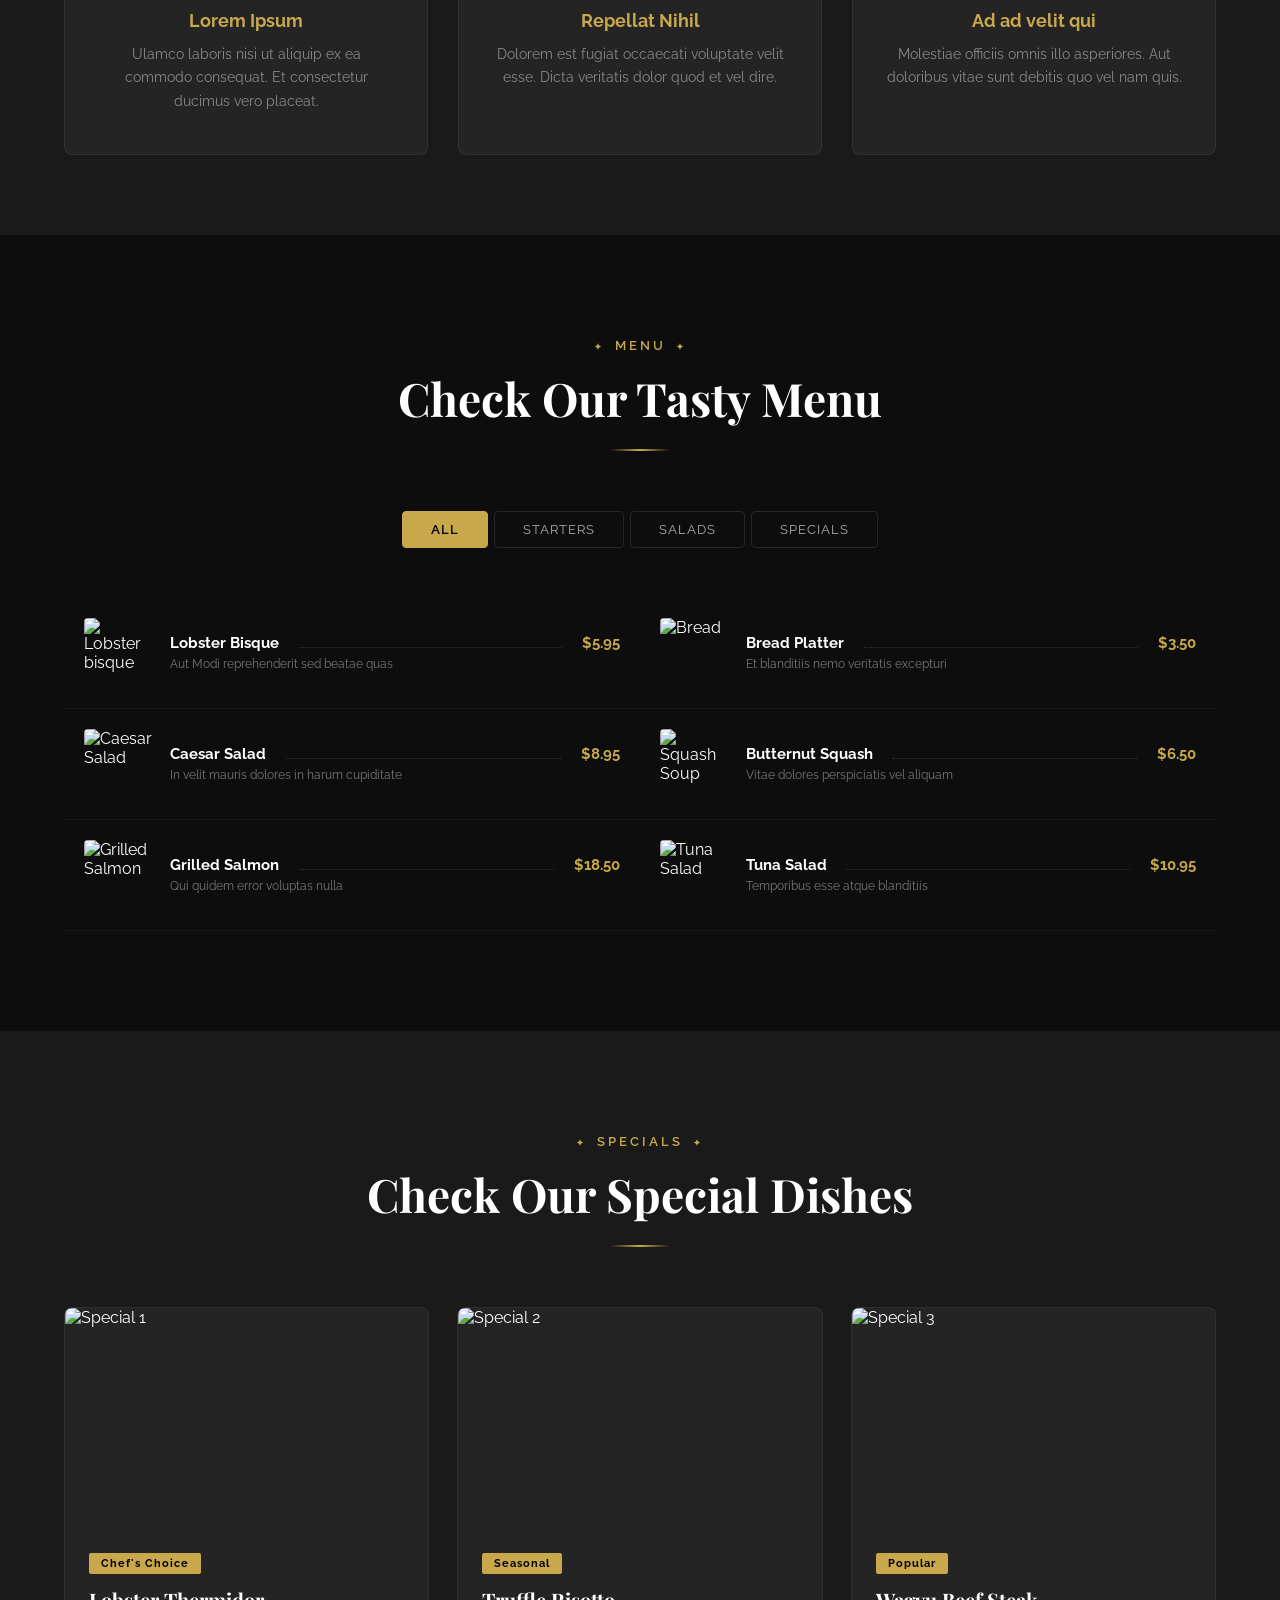
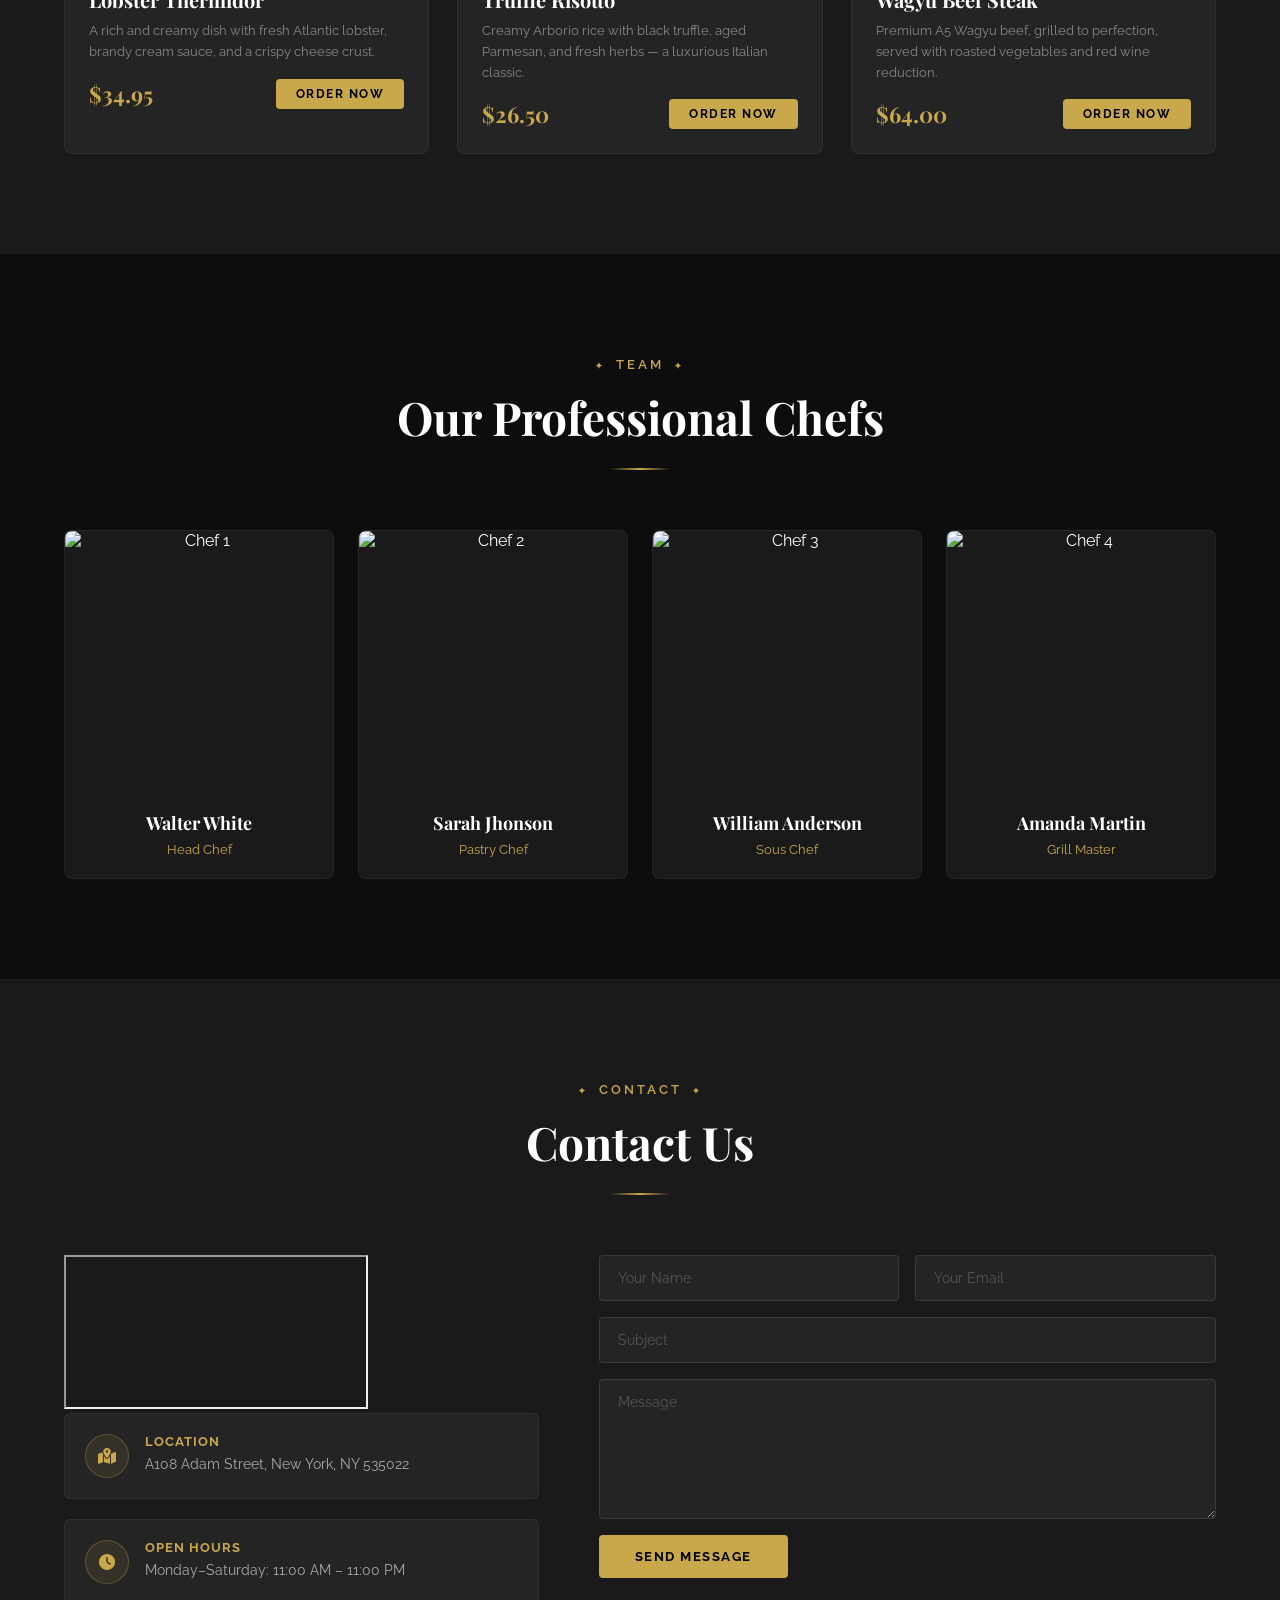
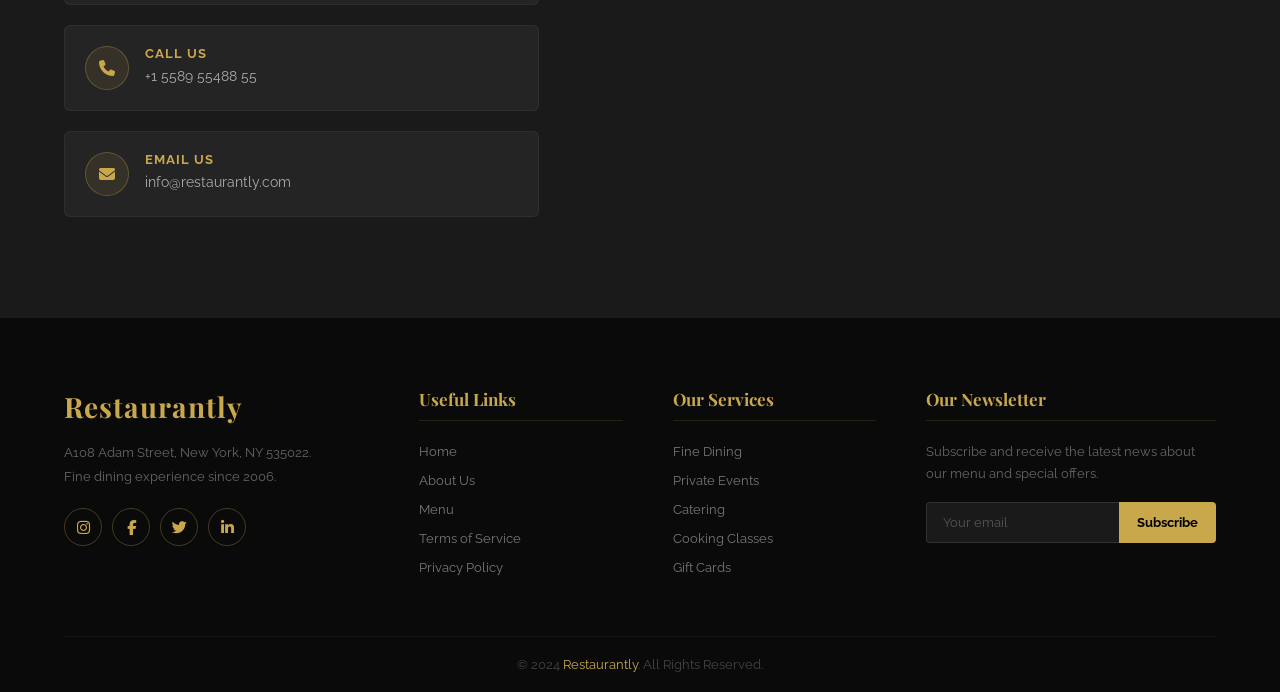
==== commit 6d990a0d: "booking table from add" ====
--- a/index.html
+++ b/index.html
@@ -6,435 +6,7 @@
   <title>Restaurantly — Fine Dining</title>
   <link href="https://fonts.googleapis.com/css2?family=Playfair+Display:ital,wght@0,400;0,700;1,400&family=Raleway:wght@300;400;500;600&display=swap" rel="stylesheet">
   <link rel="stylesheet" href="https://cdnjs.cloudflare.com/ajax/libs/font-awesome/6.5.0/css/all.min.css">
-  <style>
-    *, *::before, *::after { margin: 0; padding: 0; box-sizing: border-box; }
-
-    :root {
-      --gold: #c9a84c;
-      --gold-light: #e8c97a;
-      --dark: #0d0d0d;
-      --dark2: #1a1a1a;
-      --dark3: #242424;
-      --cream: #f5f0e8;
-      --text-muted: #888;
-      --white: #fff;
-    }
-
-    html { scroll-behavior: smooth; }
-
-    body {
-      font-family: 'Raleway', sans-serif;
-      background: var(--dark);
-      color: var(--white);
-      overflow-x: hidden;
-    }
-
-    /* ── TOP BAR ── */
-    .topbar {
-      background: #111;
-      border-bottom: 1px solid rgba(201,168,76,0.2);
-      padding: 10px 0;
-    }
-    .topbar .inner {
-      max-width: 1200px; margin: 0 auto;
-      display: flex; align-items: center; gap: 28px;
-      padding: 0 24px;
-    }
-    .topbar span { font-size: 13px; color: #aaa; letter-spacing: 0.5px; }
-    .topbar i { color: var(--gold); margin-right: 7px; font-size: 13px; }
-
-    /* ── NAVBAR ── */
-    nav {
-      background: rgba(13,13,13,0.95);
-      backdrop-filter: blur(10px);
-      border-bottom: 1px solid rgba(201,168,76,0.15);
-      position: sticky; top: 0; z-index: 999;
-      padding: 0 24px;
-    }
-    .nav-inner {
-      max-width: 1200px; margin: 0 auto;
-      display: flex; align-items: center; justify-content: space-between;
-      height: 70px;
-    }
-    .logo {
-      font-family: 'Playfair Display', serif;
-      font-size: 26px; font-weight: 700;
-      color: var(--gold);
-      letter-spacing: 1px;
-      text-decoration: none;
-    }
-    .nav-links { display: flex; list-style: none; gap: 4px; }
-    .nav-links a {
-      color: #ccc; text-decoration: none;
-      font-size: 13px; font-weight: 500; letter-spacing: 0.8px;
-      text-transform: uppercase;
-      padding: 8px 14px; border-radius: 4px;
-      transition: color 0.3s;
-      position: relative;
-    }
-    .nav-links a:hover { color: var(--gold); }
-    .nav-links li { position: relative; }
-    .dropdown {
-      position: absolute; top: 100%; left: 0;
-      background: #1a1a1a;
-      border: 1px solid rgba(201,168,76,0.2);
-      border-radius: 6px; min-width: 160px;
-      display: none; flex-direction: column;
-      box-shadow: 0 20px 40px rgba(0,0,0,0.5);
-      overflow: hidden;
-    }
-    .nav-links li:hover .dropdown { display: flex; }
-    .dropdown a { padding: 12px 16px; border-radius: 0; font-size: 12px; }
-    .dropdown a:hover { background: rgba(201,168,76,0.1); }
-    .btn-book {
-      background: var(--gold);
-      color: #000 !important; font-weight: 600 !important;
-      padding: 10px 22px !important; border-radius: 4px !important;
-      letter-spacing: 1px !important;
-      transition: background 0.3s !important;
-    }
-    .btn-book:hover { background: var(--gold-light) !important; color: #000 !important; }
-
-    /* ── HERO ── */
-    .hero {
-      min-height: 100vh;
-      background: linear-gradient(rgba(0,0,0,0.65), rgba(0,0,0,0.65)),
-        url('https://images.unsplash.com/photo-1414235077428-338989a2e8c0?w=1600') center/cover no-repeat;
-      display: flex; align-items: center; justify-content: center;
-      text-align: center;
-      position: relative;
-    }
-    .hero::after {
-      content: '';
-      position: absolute; bottom: 0; left: 0; right: 0;
-      height: 120px;
-      background: linear-gradient(transparent, var(--dark));
-    }
-    .hero-content { position: relative; z-index: 1; padding: 0 20px; }
-    .hero-tag {
-      display: inline-block;
-      border: 1px solid var(--gold);
-      color: var(--gold);
-      font-size: 11px; letter-spacing: 3px;
-      text-transform: uppercase;
-      padding: 6px 20px; border-radius: 2px;
-      margin-bottom: 28px;
-    }
-    .hero h1 {
-      font-family: 'Playfair Display', serif;
-      font-size: clamp(48px, 8vw, 90px);
-      font-weight: 700; line-height: 1.05;
-      color: var(--white);
-      margin-bottom: 20px;
-    }
-    .hero h1 em { color: var(--gold); font-style: italic; }
-    .hero p {
-      font-size: 17px; color: #ccc;
-      max-width: 520px; margin: 0 auto 36px;
-      line-height: 1.7; font-weight: 300;
-    }
-    .hero-btns { display: flex; gap: 16px; justify-content: center; flex-wrap: wrap; }
-    .btn-primary {
-      background: var(--gold); color: #000;
-      padding: 14px 36px; border-radius: 4px;
-      font-size: 13px; font-weight: 700; letter-spacing: 1.5px;
-      text-transform: uppercase; text-decoration: none;
-      transition: all 0.3s;
-    }
-    .btn-primary:hover { background: var(--gold-light); transform: translateY(-2px); }
-    .btn-outline {
-      border: 1px solid rgba(255,255,255,0.4); color: #fff;
-      padding: 14px 36px; border-radius: 4px;
-      font-size: 13px; font-weight: 600; letter-spacing: 1.5px;
-      text-transform: uppercase; text-decoration: none;
-      transition: all 0.3s;
-    }
-    .btn-outline:hover { border-color: var(--gold); color: var(--gold); }
-
-    /* ── SECTION HEADER ── */
-    .section-wrap { max-width: 1200px; margin: 0 auto; padding: 0 24px; }
-    .sec-header { text-align: center; margin-bottom: 60px; }
-    .sec-tag {
-      display: inline-block;
-      color: var(--gold); font-size: 13px;
-      letter-spacing: 3px; text-transform: uppercase;
-      margin-bottom: 14px; font-weight: 600;
-    }
-    .sec-tag::before, .sec-tag::after {
-      content: '✦'; margin: 0 10px; font-size: 9px;
-    }
-    .sec-header h2 {
-      font-family: 'Playfair Display', serif;
-      font-size: clamp(30px, 4vw, 46px);
-      font-weight: 700; color: var(--white);
-    }
-    .sec-header p {
-      color: var(--text-muted); max-width: 500px;
-      margin: 16px auto 0; line-height: 1.7;
-    }
-    .gold-divider {
-      width: 60px; height: 2px;
-      background: linear-gradient(90deg, transparent, var(--gold), transparent);
-      margin: 20px auto 0;
-    }
-
-    /* ── ABOUT SECTION ── */
-    .about { padding: 100px 0; }
-    .about-grid {
-      display: grid; grid-template-columns: 1fr 1fr;
-      gap: 80px; align-items: center;
-    }
-    .about-img { position: relative; }
-    .about-img img {
-      width: 100%; border-radius: 4px;
-      aspect-ratio: 4/3; object-fit: cover;
-      display: block;
-    }
-    .about-img .exp-badge {
-      position: absolute; bottom: -20px; right: -20px;
-      background: var(--gold); color: #000;
-      width: 110px; height: 110px; border-radius: 50%;
-      display: flex; flex-direction: column;
-      align-items: center; justify-content: center;
-      font-weight: 700; box-shadow: 0 10px 30px rgba(0,0,0,0.5);
-    }
-    .about-img .exp-badge span:first-child { font-size: 32px; line-height: 1; }
-    .about-img .exp-badge span:last-child { font-size: 11px; letter-spacing: 1px; }
-    .about-text h2 {
-      font-family: 'Playfair Display', serif;
-      font-size: 38px; margin-bottom: 20px; color: var(--white);
-    }
-    .about-text p { color: #aaa; line-height: 1.8; margin-bottom: 16px; }
-    .about-list { list-style: none; margin: 24px 0; }
-    .about-list li {
-      display: flex; align-items: flex-start; gap: 12px;
-      color: #ccc; margin-bottom: 12px; font-size: 14px; line-height: 1.6;
-    }
-    .about-list li i { color: var(--gold); margin-top: 3px; font-size: 12px; flex-shrink: 0; }
-
-    /* ── WHY US ── */
-    .why { padding: 80px 0; background: var(--dark2); }
-    .why-grid {
-      display: grid; grid-template-columns: repeat(3, 1fr);
-      gap: 30px; margin-top: 60px;
-    }
-    .why-card {
-      background: var(--dark3);
-      border: 1px solid rgba(201,168,76,0.1);
-      border-radius: 8px; padding: 40px 32px;
-      text-align: center;
-      transition: all 0.3s; position: relative; overflow: hidden;
-    }
-    .why-card::before {
-      content: '';
-      position: absolute; top: 0; left: 0; right: 0;
-      height: 2px; background: var(--gold);
-      transform: scaleX(0); transition: transform 0.3s;
-    }
-    .why-card:hover { border-color: rgba(201,168,76,0.3); transform: translateY(-6px); }
-    .why-card:hover::before { transform: scaleX(1); }
-    .why-num {
-      font-family: 'Playfair Display', serif;
-      font-size: 52px; color: rgba(201,168,76,0.15);
-      line-height: 1; margin-bottom: 16px; font-weight: 700;
-    }
-    .why-card h3 { color: var(--gold); font-size: 18px; margin-bottom: 12px; }
-    .why-card p { color: #888; font-size: 14px; line-height: 1.7; }
-
-    /* ── MENU ── */
-    .menu-sec { padding: 100px 0; }
-    .menu-tabs {
-      display: flex; justify-content: center; gap: 6px;
-      margin-bottom: 50px; flex-wrap: wrap;
-    }
-    .tab-btn {
-      padding: 10px 28px; background: transparent;
-      border: 1px solid rgba(255,255,255,0.1);
-      color: #aaa; font-family: 'Raleway', sans-serif;
-      font-size: 13px; letter-spacing: 1px; text-transform: uppercase;
-      cursor: pointer; border-radius: 4px; transition: all 0.3s;
-    }
-    .tab-btn:hover, .tab-btn.active {
-      background: var(--gold); border-color: var(--gold);
-      color: #000; font-weight: 600;
-    }
-    .menu-grid { display: grid; grid-template-columns: 1fr 1fr; gap: 0; }
-    .menu-item {
-      display: flex; align-items: center; gap: 16px;
-      padding: 20px; border-bottom: 1px solid rgba(255,255,255,0.05);
-      transition: background 0.2s;
-    }
-    .menu-item:hover { background: rgba(201,168,76,0.04); }
-    .menu-item img {
-      width: 70px; height: 70px; border-radius: 4px; object-fit: cover; flex-shrink: 0;
-    }
-    .menu-info { flex: 1; min-width: 0; }
-    .menu-top { display: flex; justify-content: space-between; align-items: baseline; gap: 10px; }
-    .menu-top h4 { font-size: 15px; color: #fff; white-space: nowrap; overflow: hidden; text-overflow: ellipsis; }
-    .menu-dots { flex: 1; border-bottom: 1px dotted rgba(255,255,255,0.15); min-width: 20px; margin: 0 10px 4px; }
-    .menu-price { color: var(--gold); font-weight: 700; font-size: 15px; white-space: nowrap; }
-    .menu-desc { color: #777; font-size: 12px; margin-top: 4px; line-height: 1.4; }
-
-    /* ── SPECIALS ── */
-    .specials { padding: 100px 0; background: var(--dark2); }
-    .specials-grid { display: grid; grid-template-columns: repeat(3,1fr); gap: 28px; }
-    .special-card {
-      background: var(--dark3); border-radius: 8px; overflow: hidden;
-      border: 1px solid rgba(255,255,255,0.05);
-      transition: transform 0.3s, box-shadow 0.3s;
-    }
-    .special-card:hover { transform: translateY(-8px); box-shadow: 0 24px 60px rgba(0,0,0,0.5); }
-    .special-card img { width: 100%; height: 220px; object-fit: cover; display: block; }
-    .special-body { padding: 24px; }
-    .special-badge {
-      display: inline-block; background: var(--gold); color: #000;
-      font-size: 11px; font-weight: 700; letter-spacing: 1px;
-      padding: 4px 12px; border-radius: 2px; margin-bottom: 12px;
-    }
-    .special-body h3 { font-family: 'Playfair Display',serif; font-size: 20px; margin-bottom: 8px; }
-    .special-body p { color: #888; font-size: 13px; line-height: 1.6; margin-bottom: 16px; }
-    .special-footer { display: flex; justify-content: space-between; align-items: center; }
-    .special-price { color: var(--gold); font-size: 22px; font-weight: 700; font-family: 'Playfair Display',serif; }
-
-    /* ── TEAM ── */
-    .team { padding: 100px 0; }
-    .team-grid { display: grid; grid-template-columns: repeat(4, 1fr); gap: 24px; }
-    .team-card {
-      text-align: center;
-      background: var(--dark2);
-      border-radius: 8px; overflow: hidden;
-      border: 1px solid rgba(255,255,255,0.05);
-      transition: transform 0.3s;
-    }
-    .team-card:hover { transform: translateY(-6px); }
-    .team-img-wrap { position: relative; overflow: hidden; }
-    .team-img-wrap img { width: 100%; height: 260px; object-fit: cover; display: block; transition: transform 0.5s; }
-    .team-card:hover .team-img-wrap img { transform: scale(1.05); }
-    .team-overlay {
-      position: absolute; inset: 0;
-      background: rgba(201,168,76,0.85);
-      display: flex; align-items: center; justify-content: center; gap: 16px;
-      opacity: 0; transition: opacity 0.3s;
-    }
-    .team-card:hover .team-overlay { opacity: 1; }
-    .team-overlay a { color: #000; font-size: 18px; }
-    .team-body { padding: 20px 16px; }
-    .team-body h4 { font-family: 'Playfair Display',serif; font-size: 18px; margin-bottom: 4px; }
-    .team-body span { color: var(--gold); font-size: 13px; }
-
-    /* ── CONTACT ── */
-    .contact { padding: 100px 0; background: var(--dark2); }
-    .contact-grid { display: grid; grid-template-columns: 1fr 1.3fr; gap: 60px; }
-    .contact-map iframe { width: 100%; height: 300px; border-radius: 6px; border: 0; margin-bottom: 30px; filter: grayscale(40%) contrast(1.1); }
-    .contact-info { display: flex; flex-direction: column; gap: 20px; }
-    .contact-info-item {
-      display: flex; align-items: flex-start; gap: 16px;
-      padding: 20px; background: var(--dark3);
-      border-radius: 6px; border: 1px solid rgba(255,255,255,0.05);
-    }
-    .contact-icon {
-      width: 44px; height: 44px; border-radius: 50%;
-      background: rgba(201,168,76,0.1); border: 1px solid rgba(201,168,76,0.3);
-      display: flex; align-items: center; justify-content: center;
-      color: var(--gold); font-size: 16px; flex-shrink: 0;
-    }
-    .contact-info-item h5 { font-size: 13px; color: var(--gold); margin-bottom: 4px; letter-spacing: 1px; text-transform: uppercase; }
-    .contact-info-item p { color: #aaa; font-size: 14px; line-height: 1.6; }
-    .contact-form { display: flex; flex-direction: column; gap: 16px; }
-    .form-row { display: grid; grid-template-columns: 1fr 1fr; gap: 16px; }
-    .form-input, .form-textarea {
-      width: 100%; padding: 14px 18px;
-      background: var(--dark3); border: 1px solid rgba(255,255,255,0.1);
-      border-radius: 4px; color: #fff;
-      font-family: 'Raleway', sans-serif; font-size: 14px;
-      transition: border-color 0.3s; outline: none;
-    }
-    .form-input:focus, .form-textarea:focus { border-color: var(--gold); }
-    .form-input::placeholder, .form-textarea::placeholder { color: #555; }
-    .form-textarea { resize: vertical; min-height: 140px; }
-    .btn-submit {
-      background: var(--gold); color: #000; border: none;
-      padding: 14px 36px; font-size: 13px; font-weight: 700;
-      letter-spacing: 1.5px; text-transform: uppercase;
-      border-radius: 4px; cursor: pointer;
-      font-family: 'Raleway', sans-serif;
-      transition: background 0.3s, transform 0.2s; align-self: flex-start;
-    }
-    .btn-submit:hover { background: var(--gold-light); transform: translateY(-2px); }
-
-    /* ── FOOTER ── */
-    footer { background: #0a0a0a; border-top: 1px solid rgba(201,168,76,0.1); padding: 70px 0 0; }
-    .footer-grid { display: grid; grid-template-columns: 1.5fr 1fr 1fr 1.2fr; gap: 50px; padding-bottom: 50px; }
-    .footer-brand .logo { display: block; margin-bottom: 16px; font-size: 28px; }
-    .footer-brand p { color: #666; font-size: 13px; line-height: 1.8; margin-bottom: 20px; }
-    .social-links { display: flex; gap: 10px; }
-    .social-link {
-      width: 38px; height: 38px; border-radius: 50%;
-      border: 1px solid rgba(201,168,76,0.3);
-      display: flex; align-items: center; justify-content: center;
-      color: var(--gold); font-size: 15px; text-decoration: none;
-      transition: all 0.3s;
-    }
-    .social-link:hover { background: var(--gold); color: #000; border-color: var(--gold); }
-    .footer-col h4 {
-      font-family: 'Playfair Display',serif;
-      color: var(--gold); font-size: 17px; margin-bottom: 20px;
-      padding-bottom: 10px; border-bottom: 1px solid rgba(201,168,76,0.15);
-    }
-    .footer-col ul { list-style: none; }
-    .footer-col ul li { margin-bottom: 10px; }
-    .footer-col ul li a { color: #777; text-decoration: none; font-size: 13px; transition: color 0.3s; }
-    .footer-col ul li a:hover { color: var(--gold); padding-left: 4px; }
-    .newsletter-text { color: #666; font-size: 13px; line-height: 1.7; margin-bottom: 16px; }
-    .newsletter-form { display: flex; gap: 0; }
-    .newsletter-form input {
-      flex: 1; padding: 12px 16px;
-      background: #1a1a1a; border: 1px solid rgba(255,255,255,0.1);
-      border-right: none; border-radius: 4px 0 0 4px;
-      color: #fff; font-family: 'Raleway',sans-serif; font-size: 13px; outline: none;
-    }
-    .newsletter-form input:focus { border-color: var(--gold); }
-    .newsletter-form input::placeholder { color: #555; }
-    .newsletter-form button {
-      background: var(--gold); color: #000; border: none;
-      padding: 12px 18px; border-radius: 0 4px 4px 0;
-      cursor: pointer; font-size: 13px; font-weight: 700;
-      font-family: 'Raleway',sans-serif; transition: background 0.3s;
-    }
-    .newsletter-form button:hover { background: var(--gold-light); }
-    .footer-bottom {
-      border-top: 1px solid rgba(255,255,255,0.05);
-      padding: 20px 0; text-align: center;
-    }
-    .footer-bottom p { color: #444; font-size: 13px; }
-    .footer-bottom span { color: var(--gold); }
-
-    /* ── ANIMATIONS ── */
-    @keyframes fadeUp {
-      from { opacity: 0; transform: translateY(30px); }
-      to { opacity: 1; transform: translateY(0); }
-    }
-    .hero-content > * { animation: fadeUp 0.8s ease both; }
-    .hero-tag { animation-delay: 0.1s; }
-    .hero h1 { animation-delay: 0.25s; }
-    .hero p { animation-delay: 0.4s; }
-    .hero-btns { animation-delay: 0.55s; }
-
-    /* ── RESPONSIVE ── */
-    @media (max-width: 900px) {
-      .about-grid, .contact-grid { grid-template-columns: 1fr; gap: 40px; }
-      .why-grid, .specials-grid { grid-template-columns: 1fr 1fr; }
-      .team-grid { grid-template-columns: 1fr 1fr; }
-      .menu-grid { grid-template-columns: 1fr; }
-      .footer-grid { grid-template-columns: 1fr 1fr; }
-      .nav-links { display: none; }
-    }
-    @media (max-width: 600px) {
-      .why-grid, .specials-grid, .team-grid, .footer-grid { grid-template-columns: 1fr; }
-      .form-row { grid-template-columns: 1fr; }
-      .about-img .exp-badge { width: 90px; height: 90px; }
-    }
-  </style>
+  <link rel="stylesheet" href="restaurant.css">
 </head>
 <body>
 
@@ -484,6 +56,170 @@
     </div>
   </div>
 </section>
+<!-- Book a table -->
+ <section class="Book" id="book">
+  <div class="book-outer">
+  <div class="section-wrap">
+  <div class="sec-header">
+    <div class="sec-tag">Reservations</div>
+    <h2>Book a Table</h2>
+    <div class="gold-divider"></div>
+    <p style="color:#888; margin-top:14px; font-size:14px;">We confirm your reservation within 2 hours. For same-day bookings, please call us directly.</p>
+  </div>
+
+  <div class="book-card">
+
+    <!-- FORM AREA -->
+    <div id="book-form-area">
+      <div class="book-form-grid">
+
+        <!-- Name -->
+        <div class="book-field-group">
+          <label class="book-label">Your Name</label>
+          <input id="b-name" class="book-input" type="text" placeholder="Full name">
+        </div>
+
+        <!-- Phone -->
+        <div class="book-field-group">
+          <label class="book-label">Phone Number</label>
+          <input id="b-phone" class="book-input" type="tel" placeholder="+1 555 000 0000">
+        </div>
+
+        <!-- Date -->
+        <div class="book-field-group">
+          <label class="book-label">Date</label>
+          <input id="b-date" class="book-input" type="date">
+        </div>
+
+        <!-- Time -->
+        <div class="book-field-group">
+          <label class="book-label">Time</label>
+          <select id="b-time" class="book-input book-select">
+            <option value="" disabled selected>Select time</option>
+            <option>11:00 AM</option>
+            <option>12:00 PM</option>
+            <option>1:00 PM</option>
+            <option>2:00 PM</option>
+            <option>6:00 PM</option>
+            <option>7:00 PM</option>
+            <option>7:30 PM</option>
+            <option>8:00 PM</option>
+            <option>8:30 PM</option>
+            <option>9:00 PM</option>
+            <option>9:30 PM</option>
+            <option>10:00 PM</option>
+          </select>
+        </div>
+
+      </div><!-- /book-form-grid -->
+
+      <!-- Guests -->
+      <div class="book-field-group">
+        <label class="book-label">Number of Guests</label>
+        <div class="book-guest-row">
+          <button class="book-g-btn" id="book-g-minus" type="button" aria-label="Remove guest">&#8722;</button>
+          <span class="book-g-count" id="book-g-count">2</span>
+          <span class="book-g-label">guests</span>
+          <button class="book-g-btn" id="book-g-plus" type="button" aria-label="Add guest">&#43;</button>
+        </div>
+      </div>
+
+      <!-- Occasion chips -->
+      <div class="book-field-group">
+        <label class="book-label">Occasion <span style="color:#666; font-weight:400; text-transform:none; letter-spacing:0;">(optional)</span></label>
+        <div class="book-chips">
+          <button class="book-chip" type="button" data-val="Birthday">&#127874; Birthday</button>
+          <button class="book-chip" type="button" data-val="Anniversary">&#128145; Anniversary</button>
+          <button class="book-chip" type="button" data-val="Business">&#128188; Business Dinner</button>
+          <button class="book-chip" type="button" data-val="Date Night">&#127863; Date Night</button>
+          <button class="book-chip" type="button" data-val="Celebration">&#129346; Celebration</button>
+        </div>
+      </div>
+
+      <!-- Special Requests -->
+      <div class="book-field-group">
+        <label class="book-label">Special Requests</label>
+        <textarea id="b-note" class="book-input book-textarea" rows="3" placeholder="Dietary restrictions, seating preferences, allergies&#8230;"></textarea>
+      </div>
+
+      <!-- Submit -->
+      <button class="book-submit-btn" id="book-submit" type="button">Reserve My Table</button>
+      <p class="book-note">We will confirm your reservation via phone within 2 hours.</p>
+    </div><!-- /book-form-area -->
+
+    <!-- SUCCESS SCREEN (hidden by default) -->
+    <div class="book-success" id="book-success-area" style="display:none;">
+      <div class="book-success-icon">&#128557;</div>
+      <h3 class="book-success-title">Reservation Confirmed!</h3>
+      <p class="book-success-text">
+        Thank you, <span class="book-conf-highlight" id="book-conf-name"></span>.<br>
+        Your table for <span class="book-conf-highlight" id="book-conf-guests"></span> is reserved for
+        <span class="book-conf-highlight" id="book-conf-date"></span> at
+        <span class="book-conf-highlight" id="book-conf-time"></span>.<br><br>
+        We look forward to welcoming you at <em>Restaurantly</em>. A confirmation call will follow shortly.
+      </p>
+      <button class="book-submit-btn" onclick="document.getElementById('book-success-area').style.display='none'; document.getElementById('book-form-area').style.display='block';" style="margin-top:24px; width:auto; padding:14px 32px;">Make Another Reservation</button>
+    </div><!-- /book-success-area -->
+
+  </div><!-- /book-card -->
+  </div>
+  </div>
+  <script>
+  (function() {
+    var guests = 2;
+    var occasion = '';
+
+    document.getElementById('book-g-minus').addEventListener('click', function() {
+      if (guests > 1) { guests--; document.getElementById('book-g-count').textContent = guests; }
+    });
+    document.getElementById('book-g-plus').addEventListener('click', function() {
+      if (guests < 20) { guests++; document.getElementById('book-g-count').textContent = guests; }
+    });
+
+    document.querySelectorAll('.book-chip').forEach(function(chip) {
+      chip.addEventListener('click', function() {
+        var val = chip.dataset.val;
+        if (occasion === val) {
+          occasion = '';
+          chip.classList.remove('active');
+        } else {
+          document.querySelectorAll('.book-chip').forEach(function(c) { c.classList.remove('active'); });
+          occasion = val;
+          chip.classList.add('active');
+        }
+      });
+    });
+
+    document.getElementById('book-submit').addEventListener('click', function() {
+      var name = document.getElementById('b-name').value.trim();
+      var date = document.getElementById('b-date').value;
+      var time = document.getElementById('b-time').value;
+
+      document.getElementById('b-name').style.borderColor = '';
+      document.getElementById('b-date').style.borderColor = '';
+      document.getElementById('b-time').style.borderColor = '';
+
+      if (!name || !date || !time) {
+        if (!name) document.getElementById('b-name').style.borderColor = '#c9a84c';
+        if (!date) document.getElementById('b-date').style.borderColor = '#c9a84c';
+        if (!time) document.getElementById('b-time').style.borderColor = '#c9a84c';
+        return;
+      }
+
+      var d = new Date(date + 'T00:00:00');
+      var formatted = d.toLocaleDateString('en-US', { weekday: 'long', month: 'long', day: 'numeric', year: 'numeric' });
+
+      document.getElementById('book-conf-name').textContent = name;
+      document.getElementById('book-conf-guests').textContent = guests + (guests === 1 ? ' guest' : ' guests');
+      document.getElementById('book-conf-date').textContent = formatted;
+      document.getElementById('book-conf-time').textContent = time;
+
+      document.getElementById('book-form-area').style.display = 'none';
+      document.getElementById('book-success-area').style.display = 'block';
+    });
+  })();
+  </script>
+</section>
 
 <!-- ABOUT -->
 <section class="about" id="about">
@@ -550,7 +286,7 @@
       <div class="gold-divider"></div>
     </div>
     <div class="menu-tabs">
-      <button class="tab-btn active">All</button>
+      <button href=".menu-grid" class="tab-btn active" >All</button>
       <button class="tab-btn">Starters</button>
       <button class="tab-btn">Salads</button>
       <button class="tab-btn">Specials</button>
--- a/restaurant.css
+++ b/restaurant.css
@@ -0,0 +1,671 @@
+
+    *, *::before, *::after { margin: 0; padding: 0; box-sizing: border-box; }
+
+    :root {
+      --gold: #c9a84c;
+      --gold-light: #e8c97a;
+      --dark: #0d0d0d;
+      --dark2: #1a1a1a;
+      --dark3: #242424;
+      --cream: #f5f0e8;
+      --text-muted: #888;
+      --white: #fff;
+    }
+
+    html { scroll-behavior: smooth; }
+
+    body {
+      font-family: 'Raleway', sans-serif;
+      background: var(--dark);
+      color: var(--white);
+      overflow-x: hidden;
+    }
+
+    /* ── TOP BAR ── */
+    .topbar {
+      background: #111;
+      border-bottom: 1px solid rgba(201,168,76,0.2);
+      padding: 10px 0;
+    }
+    .topbar .inner {
+      max-width: 1200px; margin: 0 auto;
+      display: flex; align-items: center; gap: 28px;
+      padding: 0 24px;
+    }
+    .topbar span { font-size: 13px; color: #aaa; letter-spacing: 0.5px; }
+    .topbar i { color: var(--gold); margin-right: 7px; font-size: 13px; }
+
+    /* ── NAVBAR ── */
+    nav {
+      background: rgba(13,13,13,0.95);
+      backdrop-filter: blur(10px);
+      border-bottom: 1px solid rgba(201,168,76,0.15);
+      position: sticky; top: 0; z-index: 999;
+      padding: 0 24px;
+    }
+    .nav-inner {
+      max-width: 1200px; margin: 0 auto;
+      display: flex; align-items: center; justify-content: space-between;
+      height: 70px;
+    }
+    .logo {
+      font-family: 'Playfair Display', serif;
+      font-size: 26px; font-weight: 700;
+      color: var(--gold);
+      letter-spacing: 1px;
+      text-decoration: none;
+    }
+    .nav-links { display: flex; list-style: none; gap: 4px; }
+    .nav-links a {
+      color: #ccc; text-decoration: none;
+      font-size: 13px; font-weight: 500; letter-spacing: 0.8px;
+      text-transform: uppercase;
+      padding: 8px 14px; border-radius: 4px;
+      transition: color 0.3s;
+      position: relative;
+    }
+    .nav-links a:hover { color: var(--gold); }
+    .nav-links li { position: relative; }
+    .dropdown {
+      position: absolute; top: 100%; left: 0;
+      background: #1a1a1a;
+      border: 1px solid rgba(201,168,76,0.2);
+      border-radius: 6px; min-width: 160px;
+      display: none; flex-direction: column;
+      box-shadow: 0 20px 40px rgba(0,0,0,0.5);
+      overflow: hidden;
+    }
+    .nav-links li:hover .dropdown { display: flex; }
+    .dropdown a { padding: 12px 16px; border-radius: 0; font-size: 12px; }
+    .dropdown a:hover { background: rgba(201,168,76,0.1); }
+    .btn-book {
+      background: var(--gold);
+      color: #000 !important; font-weight: 600 !important;
+      padding: 10px 22px !important; border-radius: 4px !important;
+      letter-spacing: 1px !important;
+      transition: background 0.3s !important;
+    }
+    .btn-book:hover { background: var(--gold-light) !important; color: #000 !important; }
+
+    /* ── HERO ── */
+    .hero {
+      min-height: 100vh;
+      background: linear-gradient(rgba(0,0,0,0.65), rgba(0,0,0,0.65)),
+        url('https://images.unsplash.com/photo-1414235077428-338989a2e8c0?w=1600') center/cover no-repeat;
+      display: flex; align-items: center; justify-content: center;
+      text-align: center;
+      position: relative;
+    }
+    .hero::after {
+      content: '';
+      position: absolute; bottom: 0; left: 0; right: 0;
+      height: 120px;
+      background: linear-gradient(transparent, var(--dark));
+    }
+    .hero-content { position: relative; z-index: 1; padding: 0 20px; }
+    .hero-tag {
+      display: inline-block;
+      border: 1px solid var(--gold);
+      color: var(--gold);
+      font-size: 11px; letter-spacing: 3px;
+      text-transform: uppercase;
+      padding: 6px 20px; border-radius: 2px;
+      margin-bottom: 28px;
+    }
+    .hero h1 {
+      font-family: 'Playfair Display', serif;
+      font-size: clamp(48px, 8vw, 90px);
+      font-weight: 700; line-height: 1.05;
+      color: var(--white);
+      margin-bottom: 20px;
+    }
+    .hero h1 em { color: var(--gold); font-style: italic; }
+    .hero p {
+      font-size: 17px; color: #ccc;
+      max-width: 520px; margin: 0 auto 36px;
+      line-height: 1.7; font-weight: 300;
+    }
+    .hero-btns { display: flex; gap: 16px; justify-content: center; flex-wrap: wrap; }
+    .btn-primary {
+      background: var(--gold); color: #000;
+      padding: 14px 36px; border-radius: 4px;
+      font-size: 13px; font-weight: 700; letter-spacing: 1.5px;
+      text-transform: uppercase; text-decoration: none;
+      transition: all 0.3s;
+    }
+    .btn-primary:hover { background: var(--gold-light); transform: translateY(-2px); }
+    .btn-outline {
+      border: 1px solid rgba(255,255,255,0.4); color: #fff;
+      padding: 14px 36px; border-radius: 4px;
+      font-size: 13px; font-weight: 600; letter-spacing: 1.5px;
+      text-transform: uppercase; text-decoration: none;
+      transition: all 0.3s;
+    }
+    .btn-outline:hover { border-color: var(--gold); color: var(--gold); }
+
+    /* ── SECTION HEADER ── */
+    .section-wrap { max-width: 1200px; margin: 0 auto; padding: 0 24px; }
+    .sec-header { text-align: center; margin-bottom: 60px; }
+    .sec-tag {
+      display: inline-block;
+      color: var(--gold); font-size: 13px;
+      letter-spacing: 3px; text-transform: uppercase;
+      margin-bottom: 14px; font-weight: 600;
+    }
+    .sec-tag::before, .sec-tag::after {
+      content: '✦'; margin: 0 10px; font-size: 9px;
+    }
+    .sec-header h2 {
+      font-family: 'Playfair Display', serif;
+      font-size: clamp(30px, 4vw, 46px);
+      font-weight: 700; color: var(--white);
+    }
+    .sec-header p {
+      color: var(--text-muted); max-width: 500px;
+      margin: 16px auto 0; line-height: 1.7;
+    }
+    .gold-divider {
+      width: 60px; height: 2px;
+      background: linear-gradient(90deg, transparent, var(--gold), transparent);
+      margin: 20px auto 0;
+    }
+
+    /* ── ABOUT SECTION ── */
+    .about { padding: 100px 0; }
+    .about-grid {
+      display: grid; grid-template-columns: 1fr 1fr;
+      gap: 80px; align-items: center;
+    }
+    .about-img { position: relative; }
+    .about-img img {
+      width: 100%; border-radius: 4px;
+      aspect-ratio: 4/3; object-fit: cover;
+      display: block;
+    }
+    .about-img .exp-badge {
+      position: absolute; bottom: -20px; right: -20px;
+      background: var(--gold); color: #000;
+      width: 110px; height: 110px; border-radius: 50%;
+      display: flex; flex-direction: column;
+      align-items: center; justify-content: center;
+      font-weight: 700; box-shadow: 0 10px 30px rgba(0,0,0,0.5);
+    }
+    .about-img .exp-badge span:first-child { font-size: 32px; line-height: 1; }
+    .about-img .exp-badge span:last-child { font-size: 11px; letter-spacing: 1px; }
+    .about-text h2 {
+      font-family: 'Playfair Display', serif;
+      font-size: 38px; margin-bottom: 20px; color: var(--white);
+    }
+    .about-text p { color: #aaa; line-height: 1.8; margin-bottom: 16px; }
+    .about-list { list-style: none; margin: 24px 0; }
+    .about-list li {
+      display: flex; align-items: flex-start; gap: 12px;
+      color: #ccc; margin-bottom: 12px; font-size: 14px; line-height: 1.6;
+    }
+    .about-list li i { color: var(--gold); margin-top: 3px; font-size: 12px; flex-shrink: 0; }
+
+    /* ── WHY US ── */
+    .why { padding: 80px 0; background: var(--dark2); }
+    .why-grid {
+      display: grid; grid-template-columns: repeat(3, 1fr);
+      gap: 30px; margin-top: 60px;
+    }
+    .why-card {
+      background: var(--dark3);
+      border: 1px solid rgba(201,168,76,0.1);
+      border-radius: 8px; padding: 40px 32px;
+      text-align: center;
+      transition: all 0.3s; position: relative; overflow: hidden;
+    }
+    .why-card::before {
+      content: '';
+      position: absolute; top: 0; left: 0; right: 0;
+      height: 2px; background: var(--gold);
+      transform: scaleX(0); transition: transform 0.3s;
+    }
+    .why-card:hover { border-color: rgba(201,168,76,0.3); transform: translateY(-6px); }
+    .why-card:hover::before { transform: scaleX(1); }
+    .why-num {
+      font-family: 'Playfair Display', serif;
+      font-size: 52px; color: rgba(201,168,76,0.15);
+      line-height: 1; margin-bottom: 16px; font-weight: 700;
+    }
+    .why-card h3 { color: var(--gold); font-size: 18px; margin-bottom: 12px; }
+    .why-card p { color: #888; font-size: 14px; line-height: 1.7; }
+
+    /* ── MENU ── */
+    .menu-sec { padding: 100px 0; }
+    .menu-tabs {
+      display: flex; justify-content: center; gap: 6px;
+      margin-bottom: 50px; flex-wrap: wrap;
+    }
+    .tab-btn {
+      padding: 10px 28px; background: transparent;
+      border: 1px solid rgba(255,255,255,0.1);
+      color: #aaa; font-family: 'Raleway', sans-serif;
+      font-size: 13px; letter-spacing: 1px; text-transform: uppercase;
+      cursor: pointer; border-radius: 4px; transition: all 0.3s;
+    }
+    .tab-btn:hover, .tab-btn.active {
+      background: var(--gold); border-color: var(--gold);
+      color: #000; font-weight: 600;
+    }
+    .menu-grid { display: grid; grid-template-columns: 1fr 1fr; gap: 0; }
+    .menu-item {
+      display: flex; align-items: center; gap: 16px;
+      padding: 20px; border-bottom: 1px solid rgba(255,255,255,0.05);
+      transition: background 0.2s;
+    }
+    .menu-item:hover { background: rgba(201,168,76,0.04); }
+    .menu-item img {
+      width: 70px; height: 70px; border-radius: 4px; object-fit: cover; flex-shrink: 0;
+    }
+    .menu-info { flex: 1; min-width: 0; }
+    .menu-top { display: flex; justify-content: space-between; align-items: baseline; gap: 10px; }
+    .menu-top h4 { font-size: 15px; color: #fff; white-space: nowrap; overflow: hidden; text-overflow: ellipsis; }
+    .menu-dots { flex: 1; border-bottom: 1px dotted rgba(255,255,255,0.15); min-width: 20px; margin: 0 10px 4px; }
+    .menu-price { color: var(--gold); font-weight: 700; font-size: 15px; white-space: nowrap; }
+    .menu-desc { color: #777; font-size: 12px; margin-top: 4px; line-height: 1.4; }
+
+    /* ── SPECIALS ── */
+    .specials { padding: 100px 0; background: var(--dark2); }
+    .specials-grid { display: grid; grid-template-columns: repeat(3,1fr); gap: 28px; }
+    .special-card {
+      background: var(--dark3); border-radius: 8px; overflow: hidden;
+      border: 1px solid rgba(255,255,255,0.05);
+      transition: transform 0.3s, box-shadow 0.3s;
+    }
+    .special-card:hover { transform: translateY(-8px); box-shadow: 0 24px 60px rgba(0,0,0,0.5); }
+    .special-card img { width: 100%; height: 220px; object-fit: cover; display: block; }
+    .special-body { padding: 24px; }
+    .special-badge {
+      display: inline-block; background: var(--gold); color: #000;
+      font-size: 11px; font-weight: 700; letter-spacing: 1px;
+      padding: 4px 12px; border-radius: 2px; margin-bottom: 12px;
+    }
+    .special-body h3 { font-family: 'Playfair Display',serif; font-size: 20px; margin-bottom: 8px; }
+    .special-body p { color: #888; font-size: 13px; line-height: 1.6; margin-bottom: 16px; }
+    .special-footer { display: flex; justify-content: space-between; align-items: center; }
+    .special-price { color: var(--gold); font-size: 22px; font-weight: 700; font-family: 'Playfair Display',serif; }
+
+    /* ── TEAM ── */
+    .team { padding: 100px 0; }
+    .team-grid { display: grid; grid-template-columns: repeat(4, 1fr); gap: 24px; }
+    .team-card {
+      text-align: center;
+      background: var(--dark2);
+      border-radius: 8px; overflow: hidden;
+      border: 1px solid rgba(255,255,255,0.05);
+      transition: transform 0.3s;
+    }
+    .team-card:hover { transform: translateY(-6px); }
+    .team-img-wrap { position: relative; overflow: hidden; }
+    .team-img-wrap img { width: 100%; height: 260px; object-fit: cover; display: block; transition: transform 0.5s; }
+    .team-card:hover .team-img-wrap img { transform: scale(1.05); }
+    .team-overlay {
+      position: absolute; inset: 0;
+      background: rgba(201,168,76,0.85);
+      display: flex; align-items: center; justify-content: center; gap: 16px;
+      opacity: 0; transition: opacity 0.3s;
+    }
+    .team-card:hover .team-overlay { opacity: 1; }
+    .team-overlay a { color: #000; font-size: 18px; }
+    .team-body { padding: 20px 16px; }
+    .team-body h4 { font-family: 'Playfair Display',serif; font-size: 18px; margin-bottom: 4px; }
+    .team-body span { color: var(--gold); font-size: 13px; }
+
+    /* ── CONTACT ── */
+    .contact { padding: 100px 0; background: var(--dark2); }
+    .contact-grid { display: grid; grid-template-columns: 1fr 1.3fr; gap: 60px; }
+    .contact-map iframe { width: 100%; height: 300px; border-radius: 6px; border: 0; margin-bottom: 30px; filter: grayscale(40%) contrast(1.1); }
+    .contact-info { display: flex; flex-direction: column; gap: 20px; }
+    .contact-info-item {
+      display: flex; align-items: flex-start; gap: 16px;
+      padding: 20px; background: var(--dark3);
+      border-radius: 6px; border: 1px solid rgba(255,255,255,0.05);
+    }
+    .contact-icon {
+      width: 44px; height: 44px; border-radius: 50%;
+      background: rgba(201,168,76,0.1); border: 1px solid rgba(201,168,76,0.3);
+      display: flex; align-items: center; justify-content: center;
+      color: var(--gold); font-size: 16px; flex-shrink: 0;
+    }
+    .contact-info-item h5 { font-size: 13px; color: var(--gold); margin-bottom: 4px; letter-spacing: 1px; text-transform: uppercase; }
+    .contact-info-item p { color: #aaa; font-size: 14px; line-height: 1.6; }
+    .contact-form { display: flex; flex-direction: column; gap: 16px; }
+    .form-row { display: grid; grid-template-columns: 1fr 1fr; gap: 16px; }
+    .form-input, .form-textarea {
+      width: 100%; padding: 14px 18px;
+      background: var(--dark3); border: 1px solid rgba(255,255,255,0.1);
+      border-radius: 4px; color: #fff;
+      font-family: 'Raleway', sans-serif; font-size: 14px;
+      transition: border-color 0.3s; outline: none;
+    }
+    .form-input:focus, .form-textarea:focus { border-color: var(--gold); }
+    .form-input::placeholder, .form-textarea::placeholder { color: #555; }
+    .form-textarea { resize: vertical; min-height: 140px; }
+    .btn-submit {
+      background: var(--gold); color: #000; border: none;
+      padding: 14px 36px; font-size: 13px; font-weight: 700;
+      letter-spacing: 1.5px; text-transform: uppercase;
+      border-radius: 4px; cursor: pointer;
+      font-family: 'Raleway', sans-serif;
+      transition: background 0.3s, transform 0.2s; align-self: flex-start;
+    }
+    .btn-submit:hover { background: var(--gold-light); transform: translateY(-2px); }
+
+    /* ── FOOTER ── */
+    footer { background: #0a0a0a; border-top: 1px solid rgba(201,168,76,0.1); padding: 70px 0 0; }
+    .footer-grid { display: grid; grid-template-columns: 1.5fr 1fr 1fr 1.2fr; gap: 50px; padding-bottom: 50px; }
+    .footer-brand .logo { display: block; margin-bottom: 16px; font-size: 28px; }
+    .footer-brand p { color: #666; font-size: 13px; line-height: 1.8; margin-bottom: 20px; }
+    .social-links { display: flex; gap: 10px; }
+    .social-link {
+      width: 38px; height: 38px; border-radius: 50%;
+      border: 1px solid rgba(201,168,76,0.3);
+      display: flex; align-items: center; justify-content: center;
+      color: var(--gold); font-size: 15px; text-decoration: none;
+      transition: all 0.3s;
+    }
+    .social-link:hover { background: var(--gold); color: #000; border-color: var(--gold); }
+    .footer-col h4 {
+      font-family: 'Playfair Display',serif;
+      color: var(--gold); font-size: 17px; margin-bottom: 20px;
+      padding-bottom: 10px; border-bottom: 1px solid rgba(201,168,76,0.15);
+    }
+    .footer-col ul { list-style: none; }
+    .footer-col ul li { margin-bottom: 10px; }
+    .footer-col ul li a { color: #777; text-decoration: none; font-size: 13px; transition: color 0.3s; }
+    .footer-col ul li a:hover { color: var(--gold); padding-left: 4px; }
+    .newsletter-text { color: #666; font-size: 13px; line-height: 1.7; margin-bottom: 16px; }
+    .newsletter-form { display: flex; gap: 0; }
+    .newsletter-form input {
+      flex: 1; padding: 12px 16px;
+      background: #1a1a1a; border: 1px solid rgba(255,255,255,0.1);
+      border-right: none; border-radius: 4px 0 0 4px;
+      color: #fff; font-family: 'Raleway',sans-serif; font-size: 13px; outline: none;
+    }
+    .newsletter-form input:focus { border-color: var(--gold); }
+    .newsletter-form input::placeholder { color: #555; }
+    .newsletter-form button {
+      background: var(--gold); color: #000; border: none;
+      padding: 12px 18px; border-radius: 0 4px 4px 0;
+      cursor: pointer; font-size: 13px; font-weight: 700;
+      font-family: 'Raleway',sans-serif; transition: background 0.3s;
+    }
+    .newsletter-form button:hover { background: var(--gold-light); }
+    .footer-bottom {
+      border-top: 1px solid rgba(255,255,255,0.05);
+      padding: 20px 0; text-align: center;
+    }
+    .footer-bottom p { color: #444; font-size: 13px; }
+    .footer-bottom span { color: var(--gold); }
+   
+    .Book {
+    padding: 100px 0;
+    background: var(--dark);
+    }
+
+    .book-outer {
+    width: 100%;
+    }
+
+    /* Card container */
+    .book-card {
+    background: var(--dark2);
+    border: 1px solid rgba(201, 168, 76, 0.2);
+    border-radius: 10px;
+    padding: 50px 60px;
+    max-width: 820px;
+    margin: 0 auto;
+    }
+
+    /* Two-column form grid */
+    .book-form-grid {
+    display: grid;
+    grid-template-columns: 1fr 1fr;
+    gap: 20px;
+    margin-bottom: 20px;
+    }
+
+    /* Field group */
+    .book-field-group {
+    display: flex;
+    flex-direction: column;
+    gap: 8px;
+    margin-bottom: 20px;
+    }
+
+    /* Label */
+    .book-label {
+    font-size: 11px;
+    letter-spacing: 1.5px;
+    text-transform: uppercase;
+    color: var(--gold);
+    font-weight: 600;
+    }
+
+    /* Input / Select / Textarea */
+    .book-input {
+    background: var(--dark3);
+    border: 1px solid rgba(255, 255, 255, 0.1);
+    border-radius: 4px;
+    color: #fff;
+    font-family: 'Raleway', sans-serif;
+    font-size: 14px;
+    padding: 13px 16px;
+    outline: none;
+    transition: border-color 0.3s;
+    width: 100%;
+    }
+
+    .book-input:focus {
+    border-color: var(--gold);
+    }
+
+    .book-input::placeholder {
+    color: #555;
+    }
+
+    /* Select arrow */
+    .book-select {
+    appearance: none;
+    -webkit-appearance: none;
+    background-image: url("data:image/svg+xml,%3Csvg xmlns='http://www.w3.org/2000/svg' width='12' height='8' viewBox='0 0 12 8'%3E%3Cpath d='M1 1l5 5 5-5' stroke='%23c9a84c' stroke-width='1.5' fill='none' stroke-linecap='round'/%3E%3C/svg%3E");
+    background-repeat: no-repeat;
+    background-position: right 14px center;
+    padding-right: 36px;
+    cursor: pointer;
+    }
+
+    .book-select option {
+    background: var(--dark3);
+    color: #fff;
+    }
+
+    /* Textarea */
+    .book-textarea {
+    resize: vertical;
+    min-height: 100px;
+    }
+
+    /* Guest counter */
+    .book-guest-row {
+    display: flex;
+    align-items: center;
+    gap: 14px;
+    background: var(--dark3);
+    border: 1px solid rgba(255, 255, 255, 0.1);
+    border-radius: 4px;
+    padding: 10px 16px;
+    width: fit-content;
+    }
+
+    .book-g-btn {
+    background: rgba(201, 168, 76, 0.15);
+    border: 1px solid rgba(201, 168, 76, 0.3);
+    color: var(--gold);
+    width: 32px;
+    height: 32px;
+    border-radius: 50%;
+    cursor: pointer;
+    font-size: 20px;
+    display: flex;
+    align-items: center;
+    justify-content: center;
+    line-height: 1;
+    transition: background 0.2s;
+    font-family: monospace;
+    }
+
+    .book-g-btn:hover {
+    background: rgba(201, 168, 76, 0.35);
+    }
+
+    .book-g-count {
+    color: #fff;
+    font-size: 18px;
+    font-weight: 600;
+    min-width: 24px;
+    text-align: center;
+    }
+
+    .book-g-label {
+    color: #666;
+    font-size: 13px;
+    }
+
+    /* Occasion chips */
+    .book-chips {
+    display: flex;
+    flex-wrap: wrap;
+    gap: 8px;
+    }
+
+    .book-chip {
+    background: var(--dark3);
+    border: 1px solid rgba(255, 255, 255, 0.1);
+    color: #888;
+    font-size: 12px;
+    padding: 8px 16px;
+    border-radius: 20px;
+    cursor: pointer;
+    transition: all 0.2s;
+    font-family: 'Raleway', sans-serif;
+    letter-spacing: 0.5px;
+    }
+
+    .book-chip:hover {
+    border-color: rgba(201, 168, 76, 0.4);
+    color: #aaa;
+    }
+
+    .book-chip.active {
+    background: rgba(201, 168, 76, 0.15);
+    border-color: var(--gold);
+    color: var(--gold);
+    }
+
+    /* Submit button */
+    .book-submit-btn {
+    width: 100%;
+    background: var(--gold);
+    color: #000;
+    border: none;
+    padding: 16px;
+    font-family: 'Raleway', sans-serif;
+    font-size: 13px;
+    font-weight: 700;
+    letter-spacing: 2px;
+    text-transform: uppercase;
+    border-radius: 4px;
+    cursor: pointer;
+    transition: background 0.3s, transform 0.2s;
+    margin-top: 8px;
+    }
+
+    .book-submit-btn:hover {
+    background: var(--gold-light);
+    transform: translateY(-2px);
+    }
+
+    .book-submit-btn:active {
+    transform: translateY(0);
+    }
+
+    /* Small note below button */
+    .book-note {
+    color: #555;
+    font-size: 12px;
+    text-align: center;
+    margin-top: 14px;
+    line-height: 1.6;
+    }
+
+    /* Success screen */
+    .book-success {
+    text-align: center;
+    padding: 40px 20px;
+    }
+
+    .book-success-icon {
+    font-size: 52px;
+    margin-bottom: 20px;
+    }
+
+    .book-success-title {
+    font-family: 'Playfair Display', serif;
+    font-size: 28px;
+    color: #fff;
+    margin-bottom: 16px;
+    }
+
+    .book-success-text {
+    color: #888;
+    font-size: 15px;
+    line-height: 1.8;
+    }
+
+    .book-conf-highlight {
+    color: var(--gold);
+    font-weight: 600;
+    }
+
+
+    /* ── ANIMATIONS ── */
+    @keyframes fadeUp {
+      from { opacity: 0; transform: translateY(30px); }
+      to { opacity: 1; transform: translateY(0); }
+    }
+    .hero-content > * { animation: fadeUp 0.8s ease both; }
+    .hero-tag { animation-delay: 0.1s; }
+    .hero h1 { animation-delay: 0.25s; }
+    .hero p { animation-delay: 0.4s; }
+    .hero-btns { animation-delay: 0.55s; }
+
+    /* ── RESPONSIVE ── */
+    @media (max-width: 900px) {
+      .about-grid, .contact-grid { grid-template-columns: 1fr; gap: 40px; }
+      .why-grid, .specials-grid { grid-template-columns: 1fr 1fr; }
+      .team-grid { grid-template-columns: 1fr 1fr; }
+      .menu-grid { grid-template-columns: 1fr; }
+      .footer-grid { grid-template-columns: 1fr 1fr; }
+      .nav-links { display: none; }
+    }
+    @media (max-width: 700px) {
+    .book-card {
+        padding: 32px 20px;
+    }
+
+    .book-form-grid {
+        grid-template-columns: 1fr;
+    }
+    }
+    @media (max-width: 600px) {
+      .why-grid, .specials-grid, .team-grid, .footer-grid { grid-template-columns: 1fr; }
+      .form-row { grid-template-columns: 1fr; }
+      .about-img .exp-badge { width: 90px; height: 90px; }
+    }
+
+
+ 
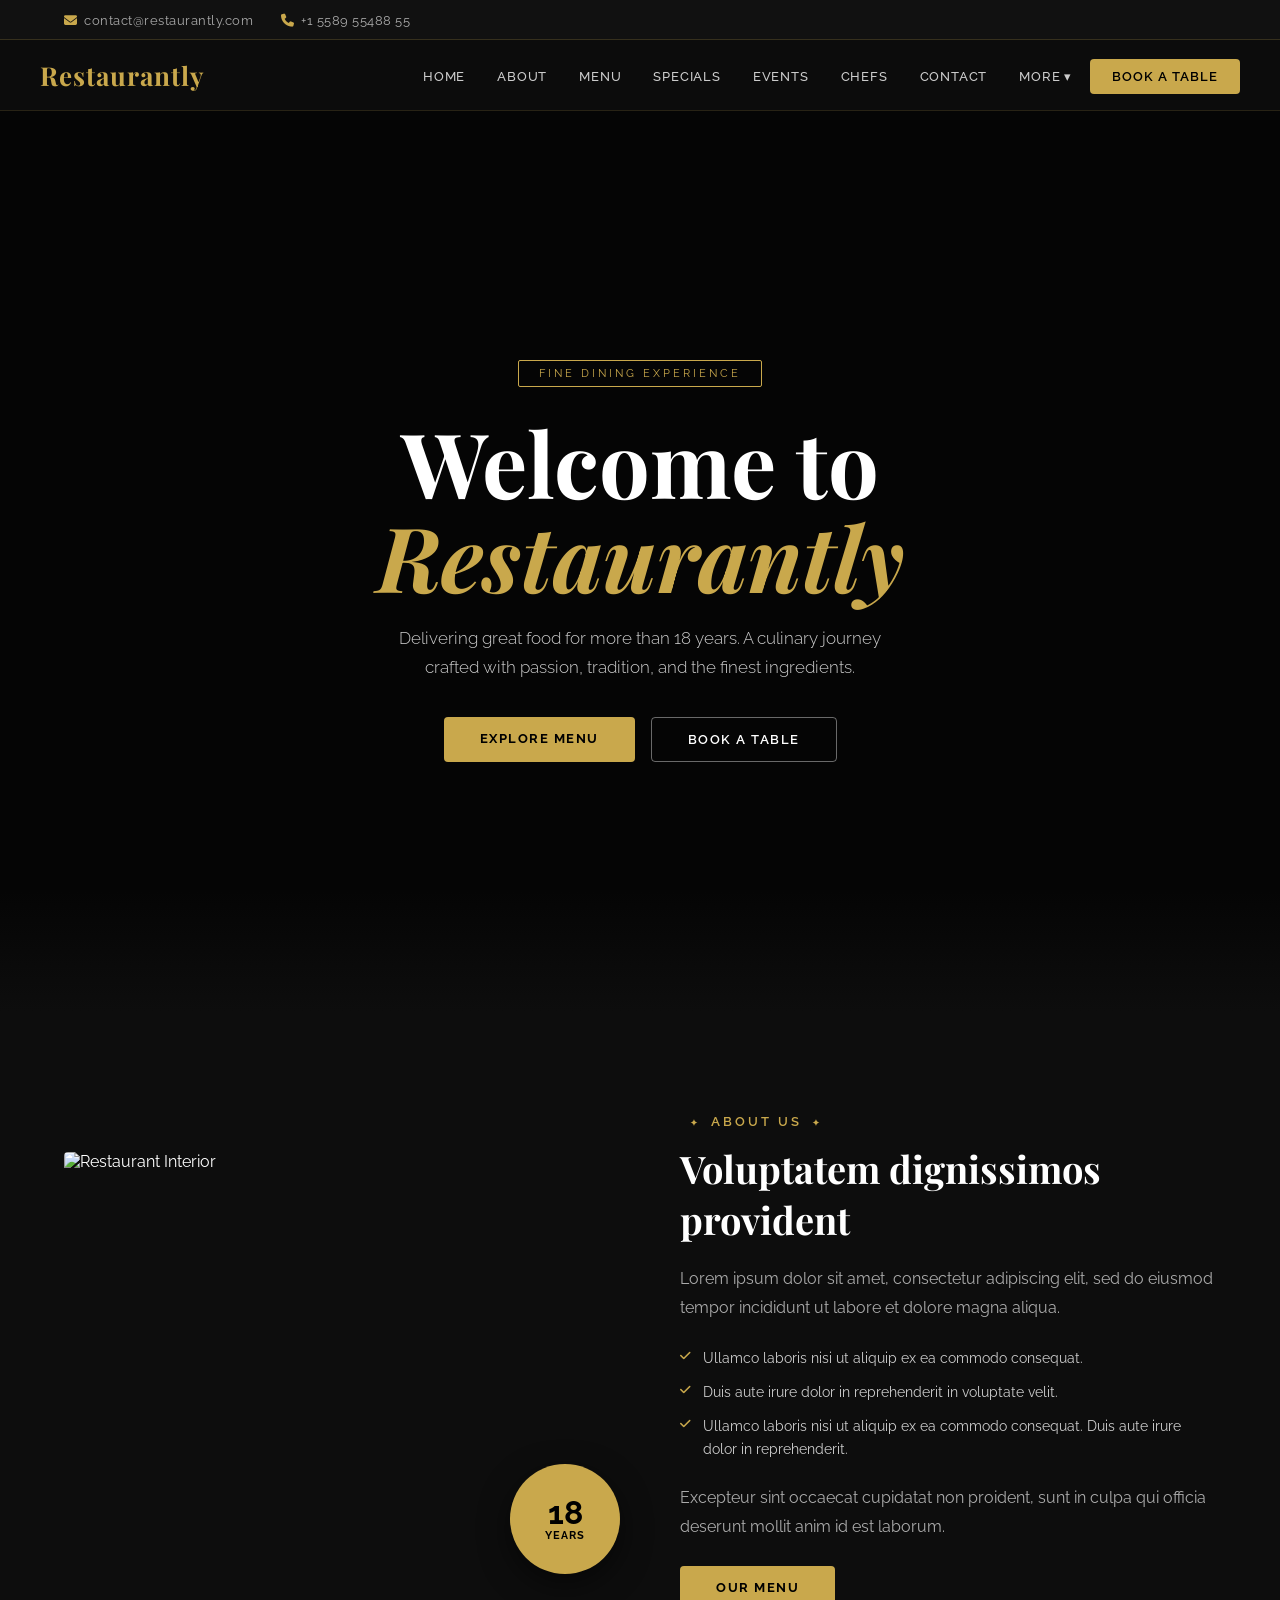
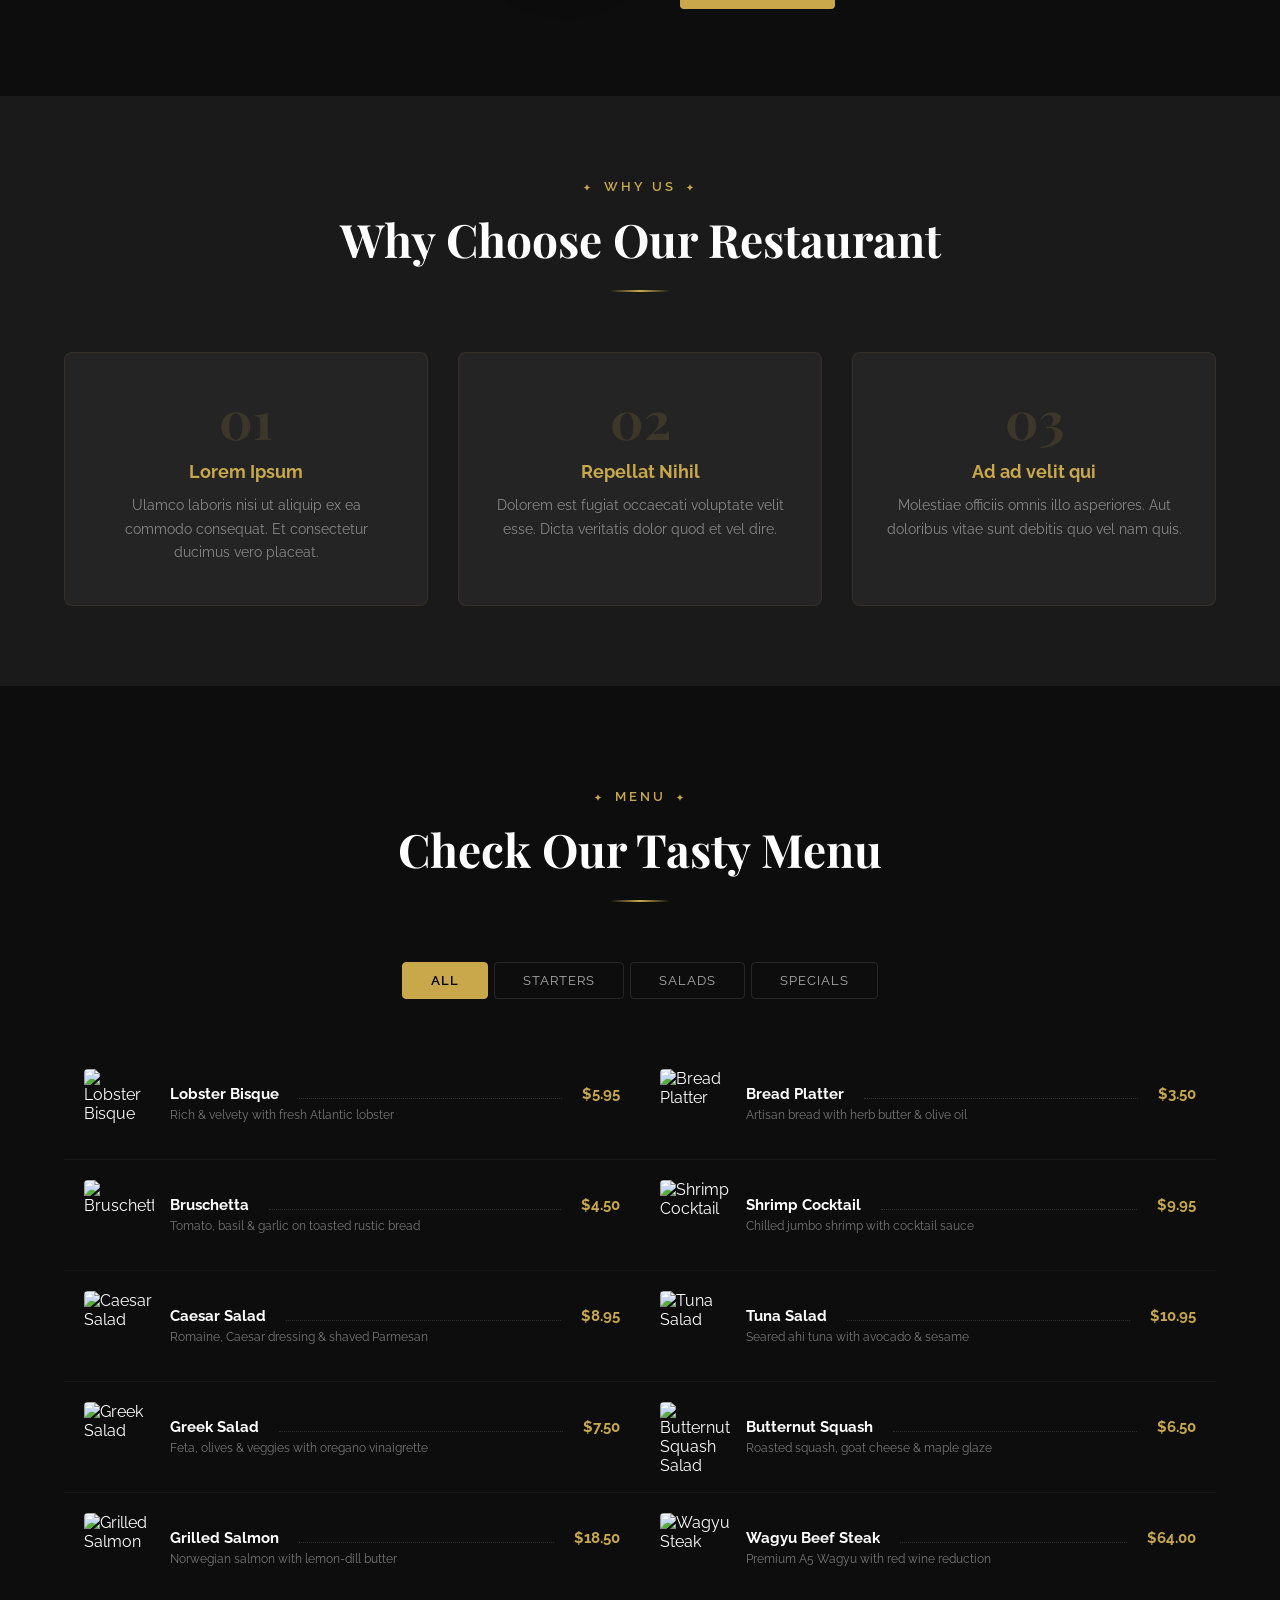
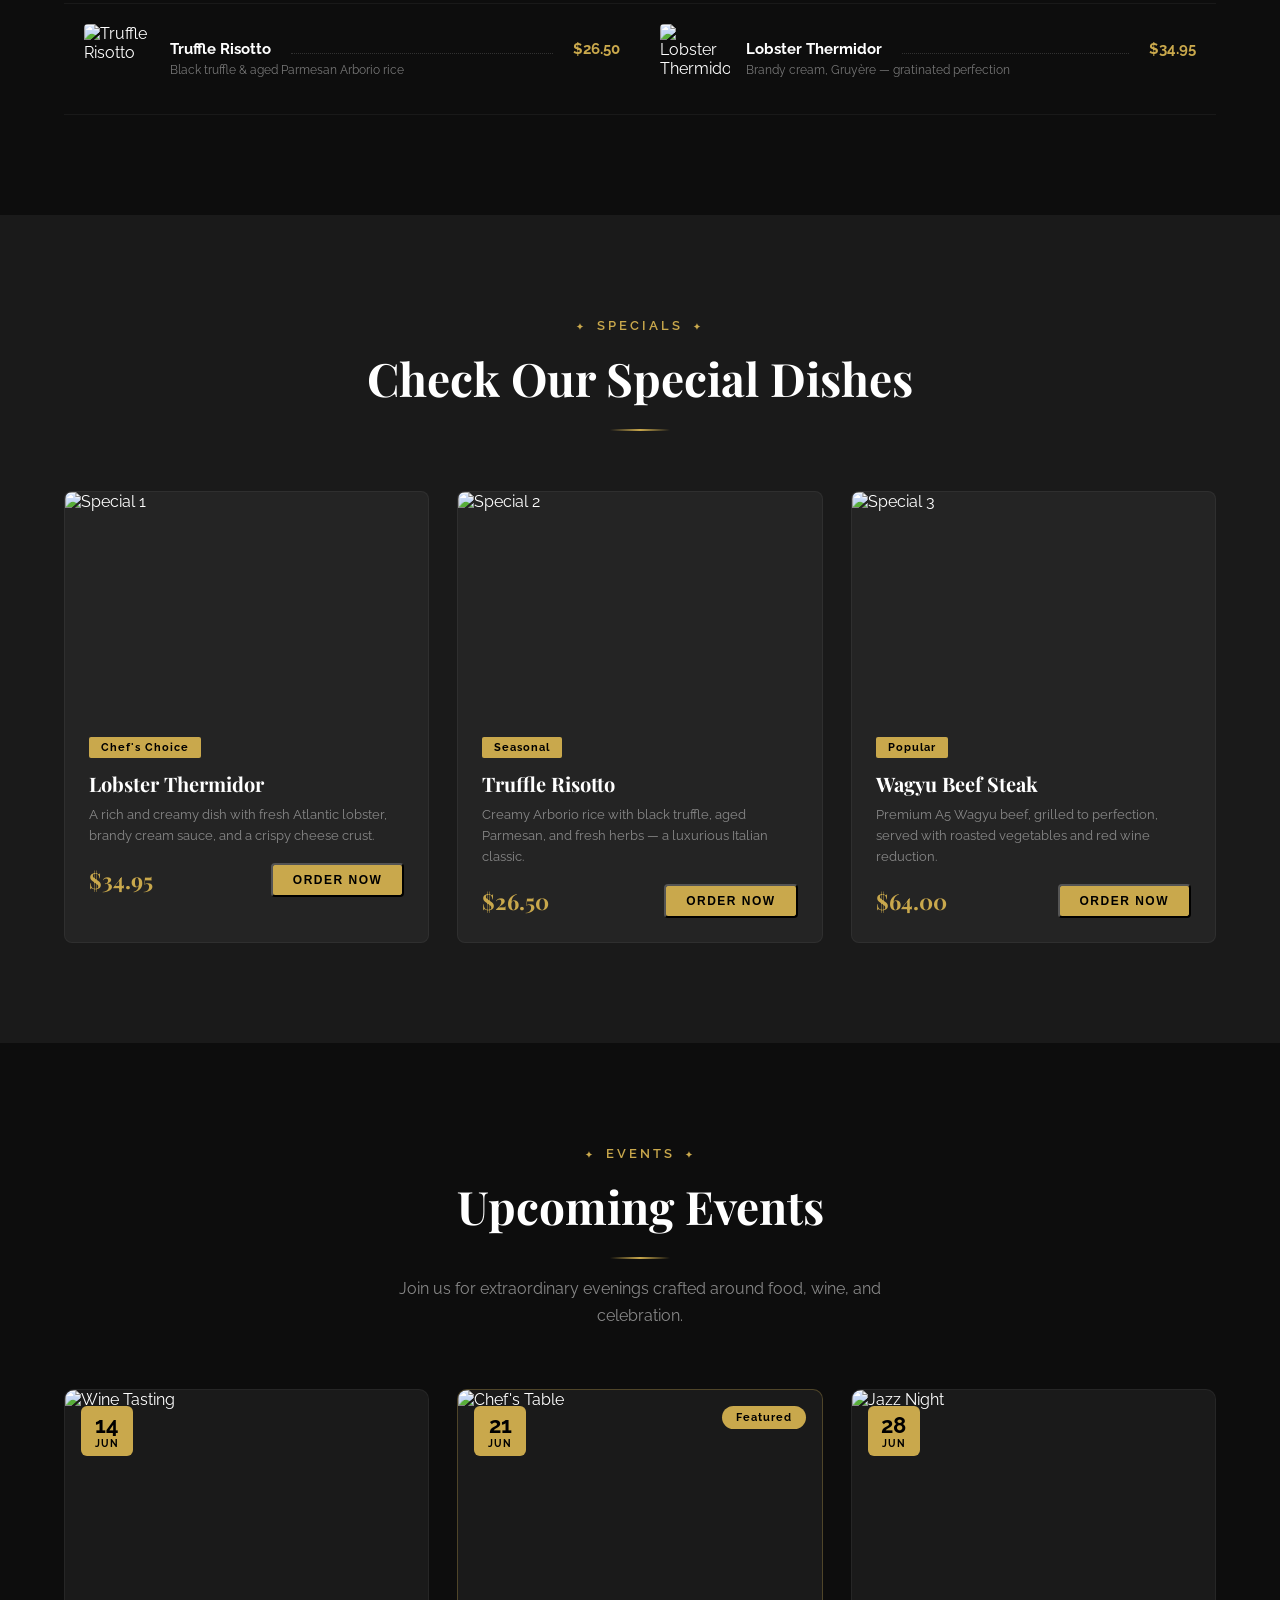
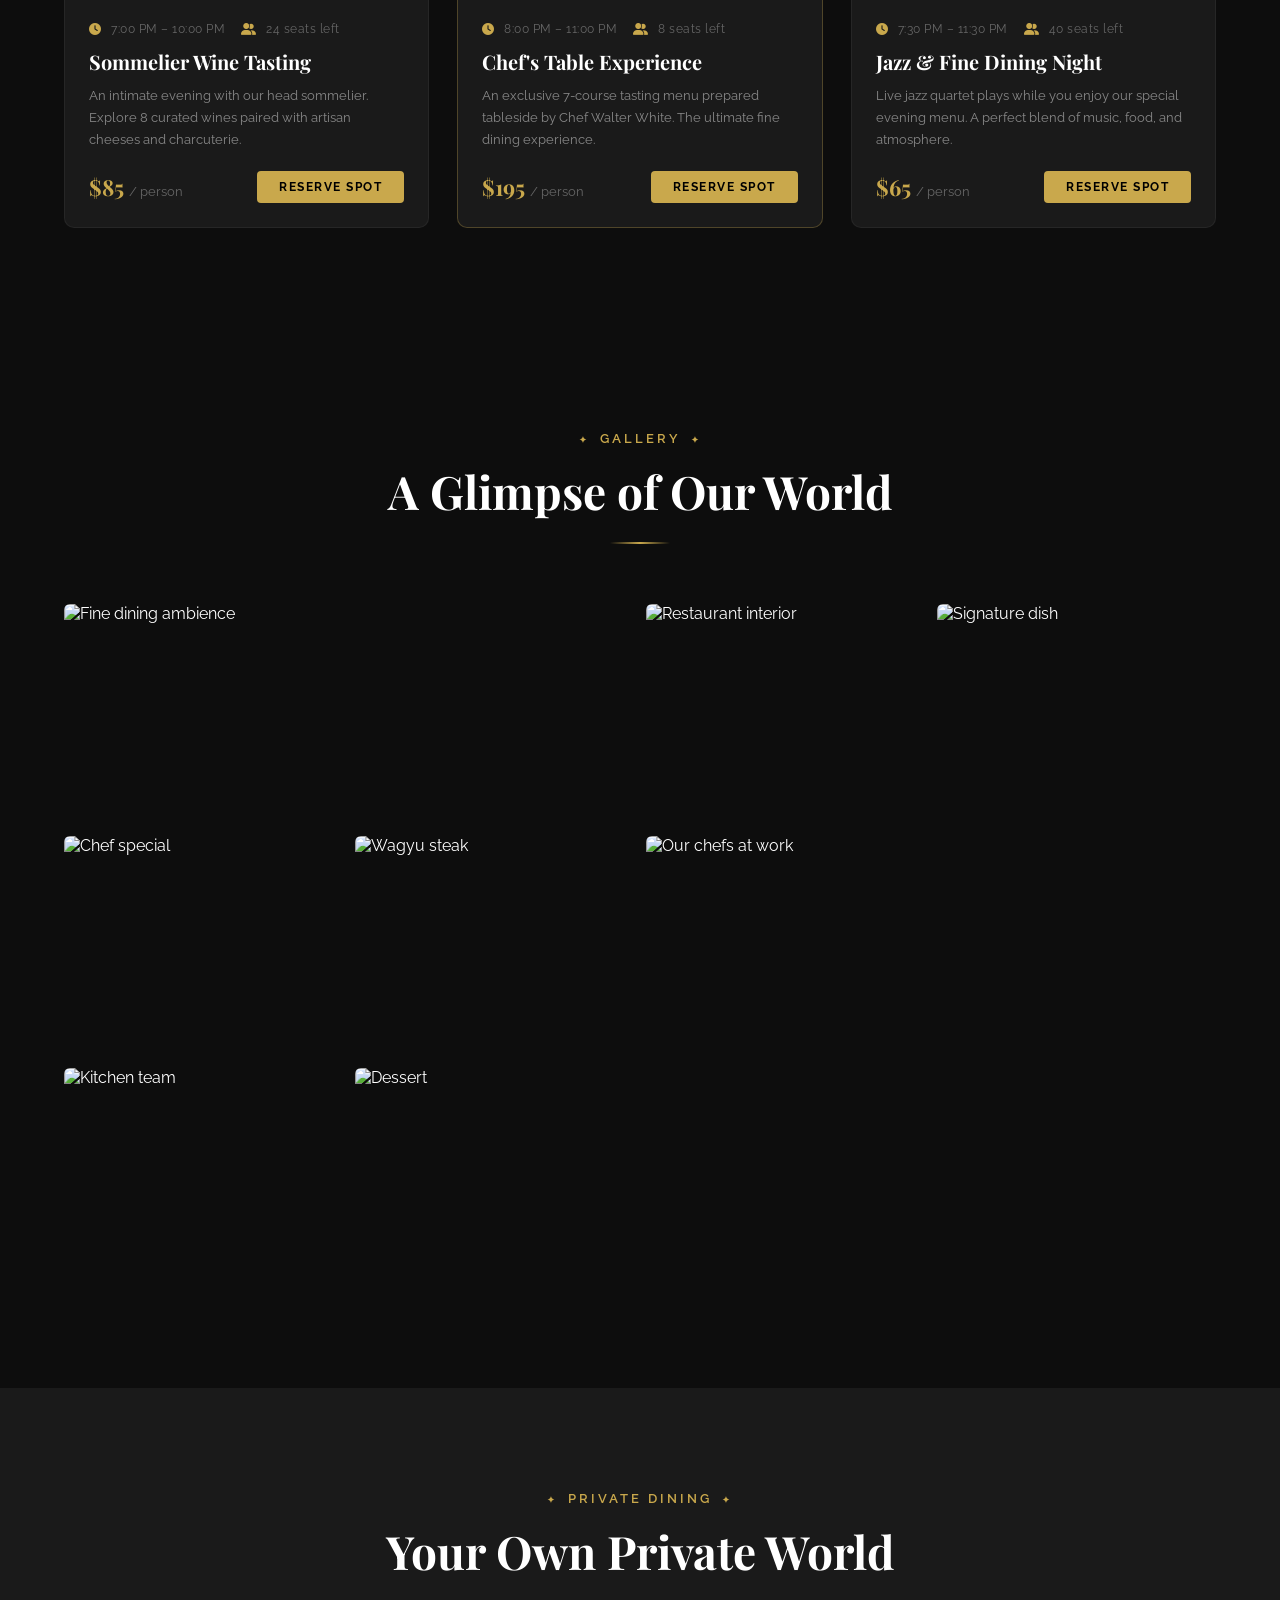
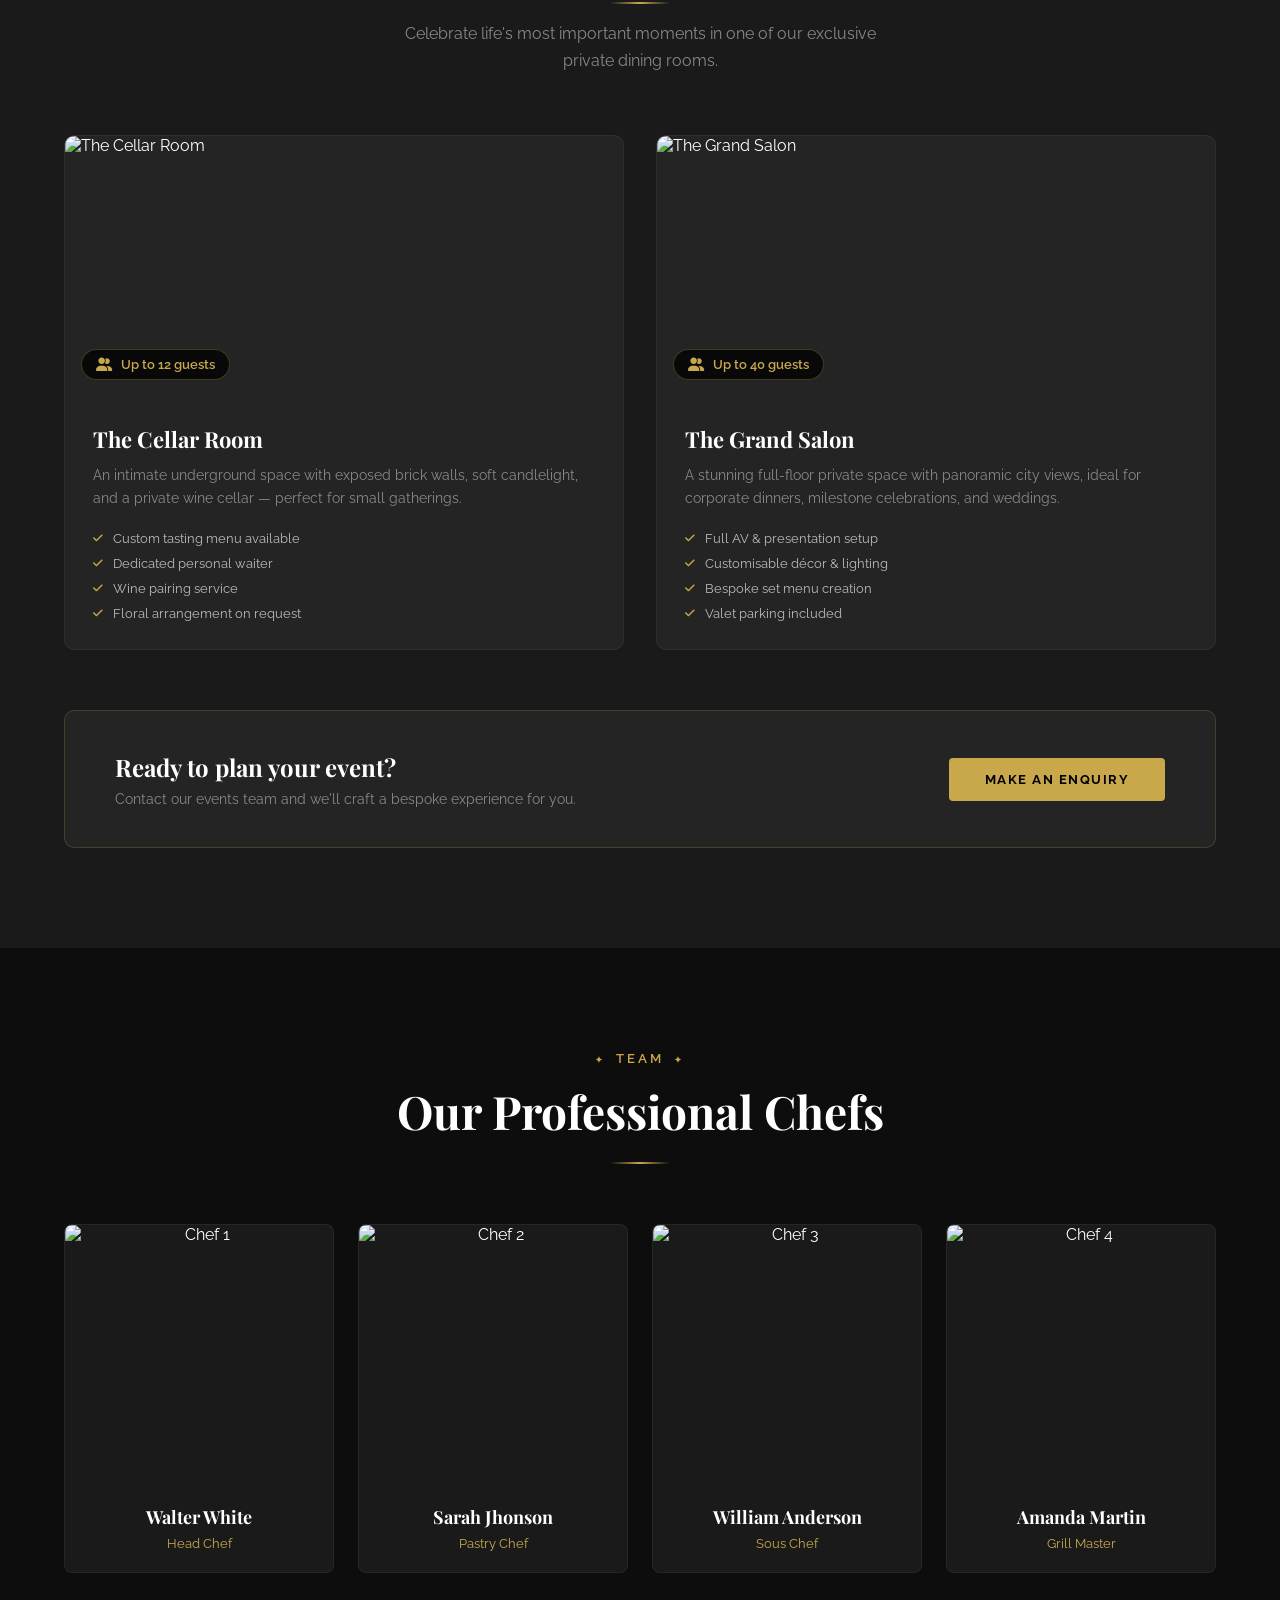
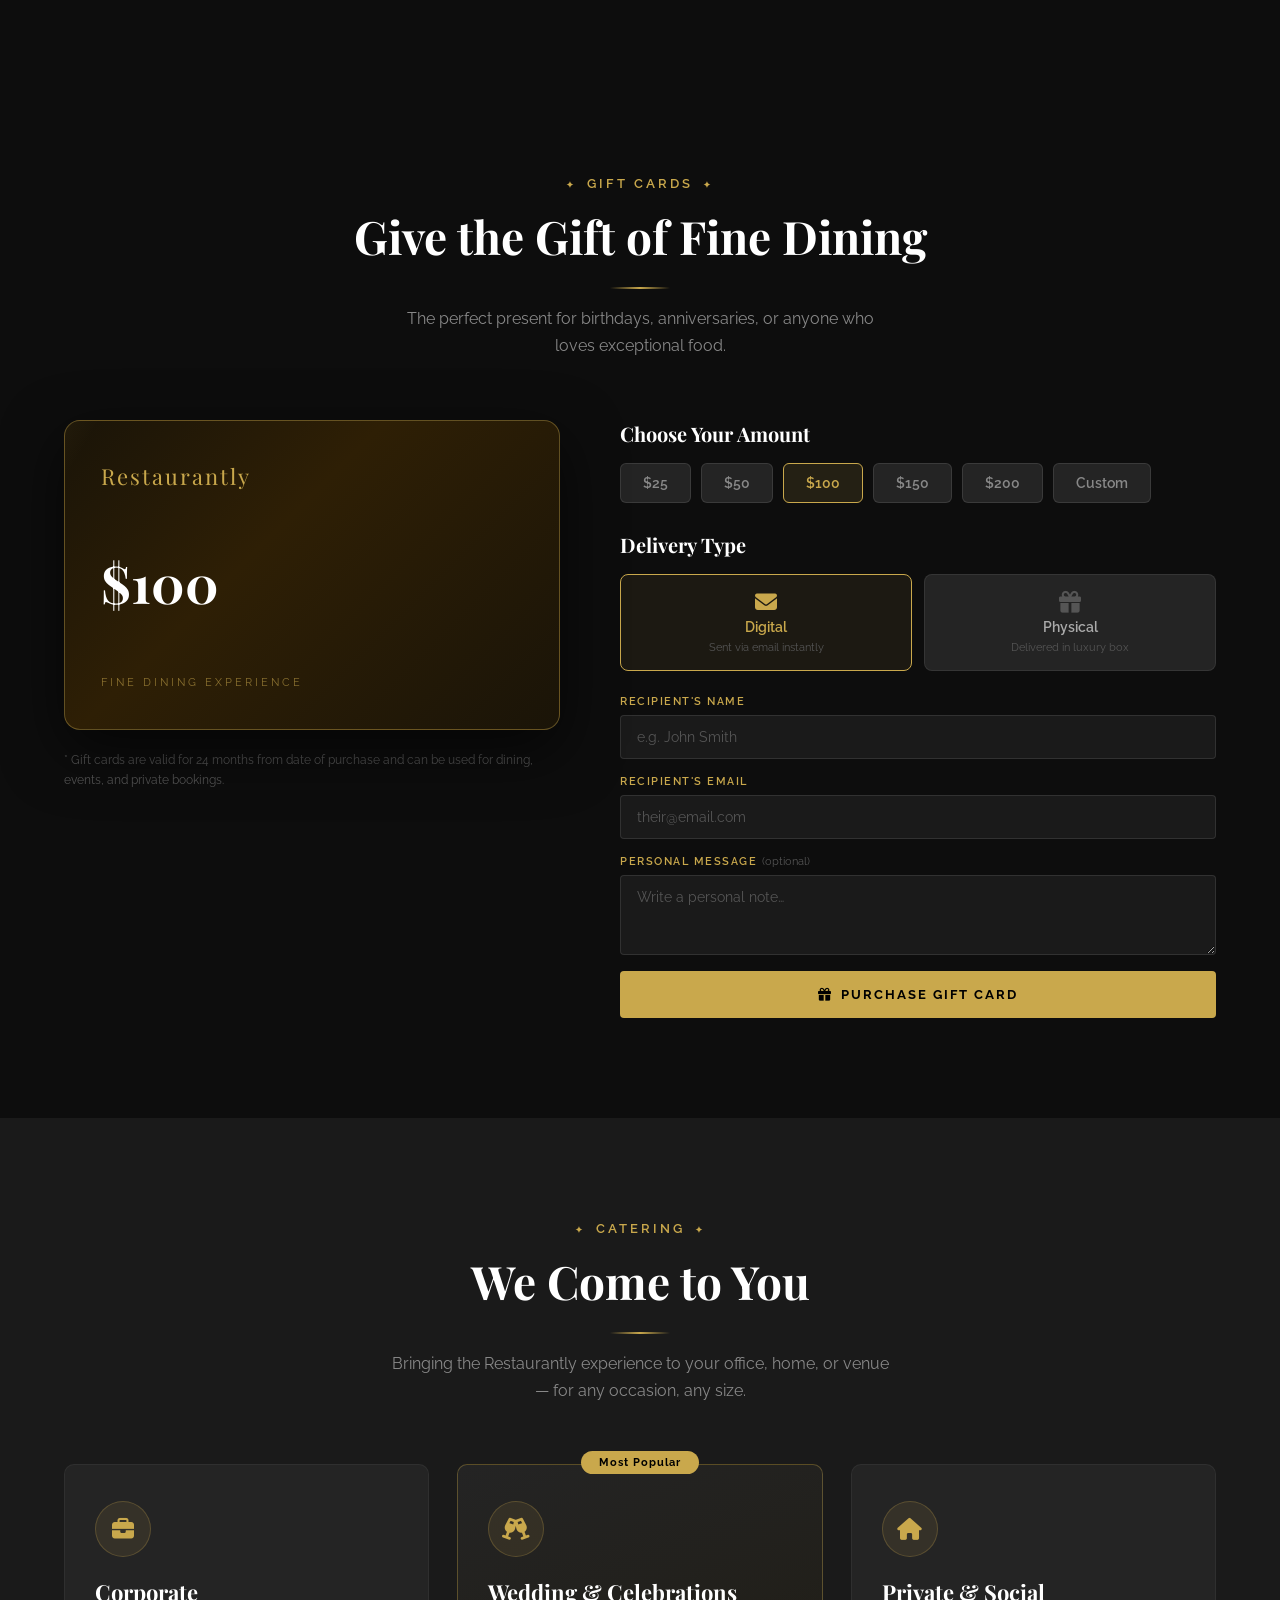
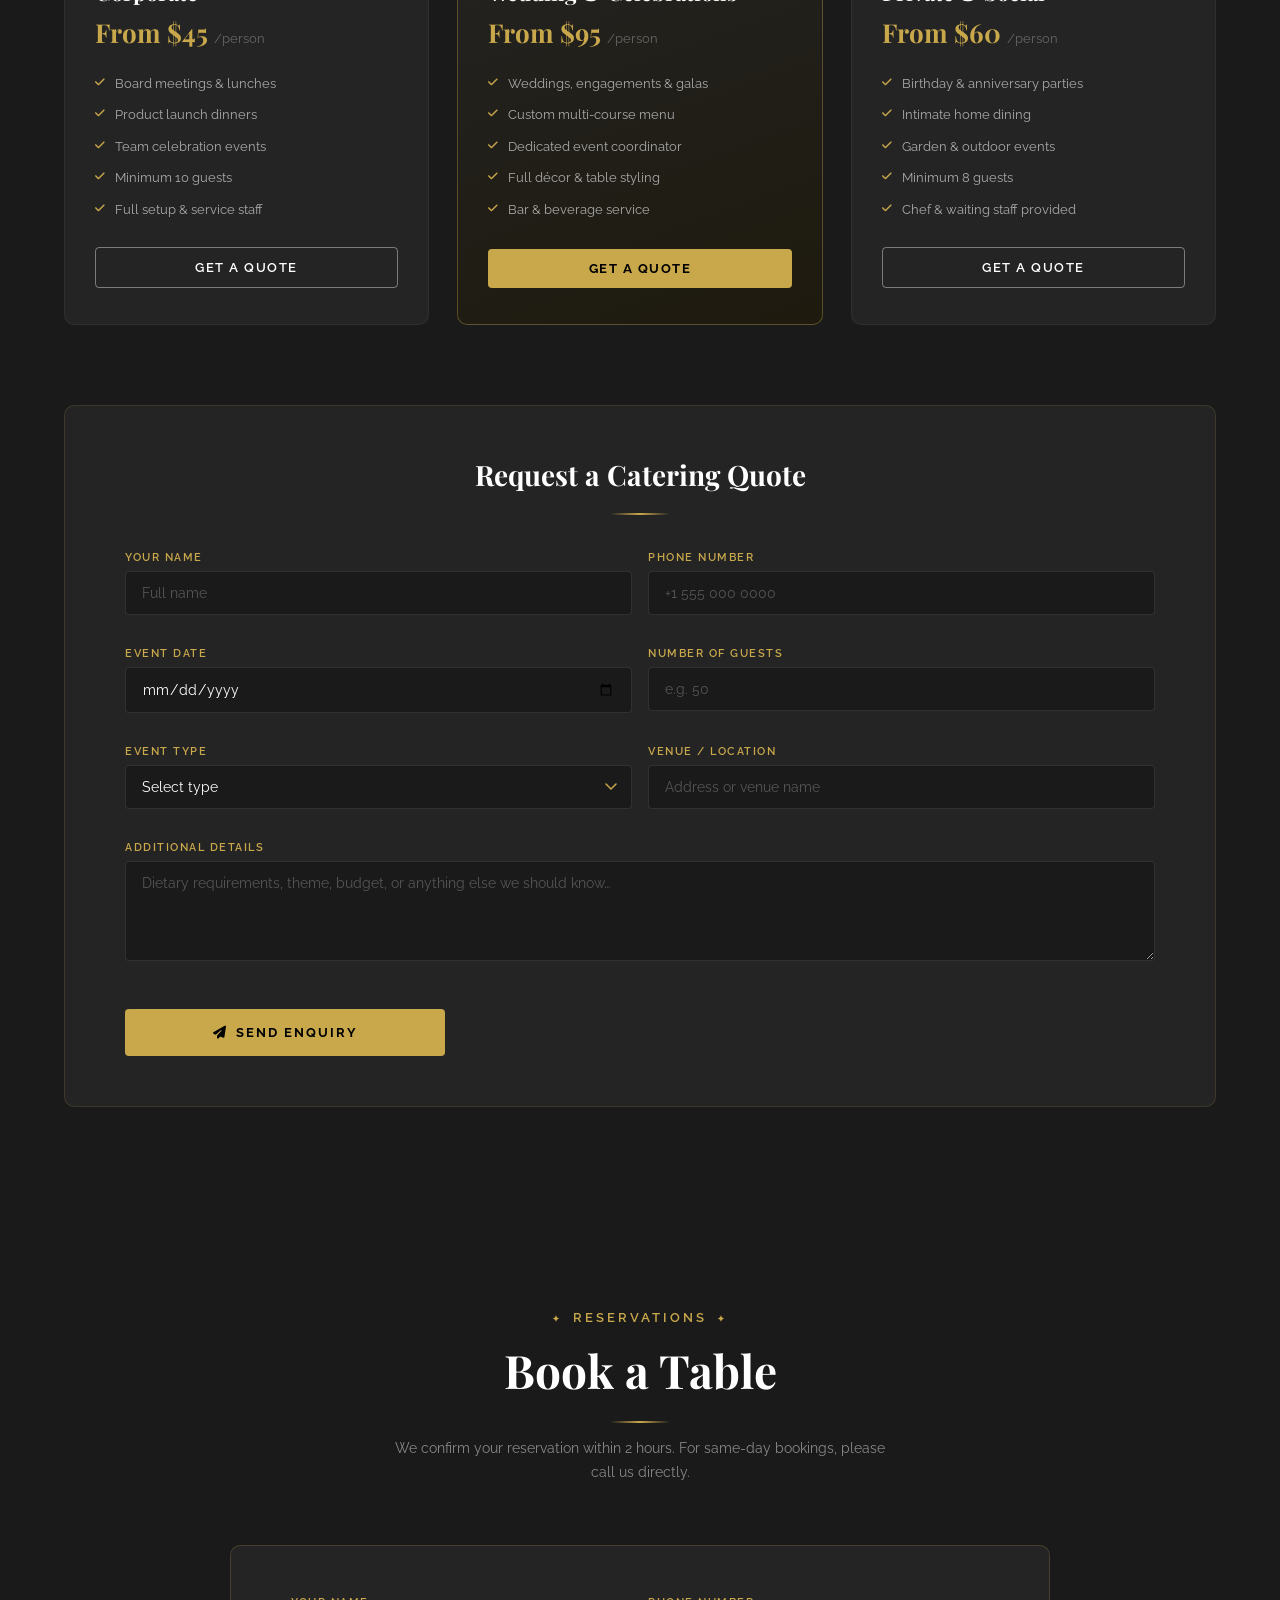
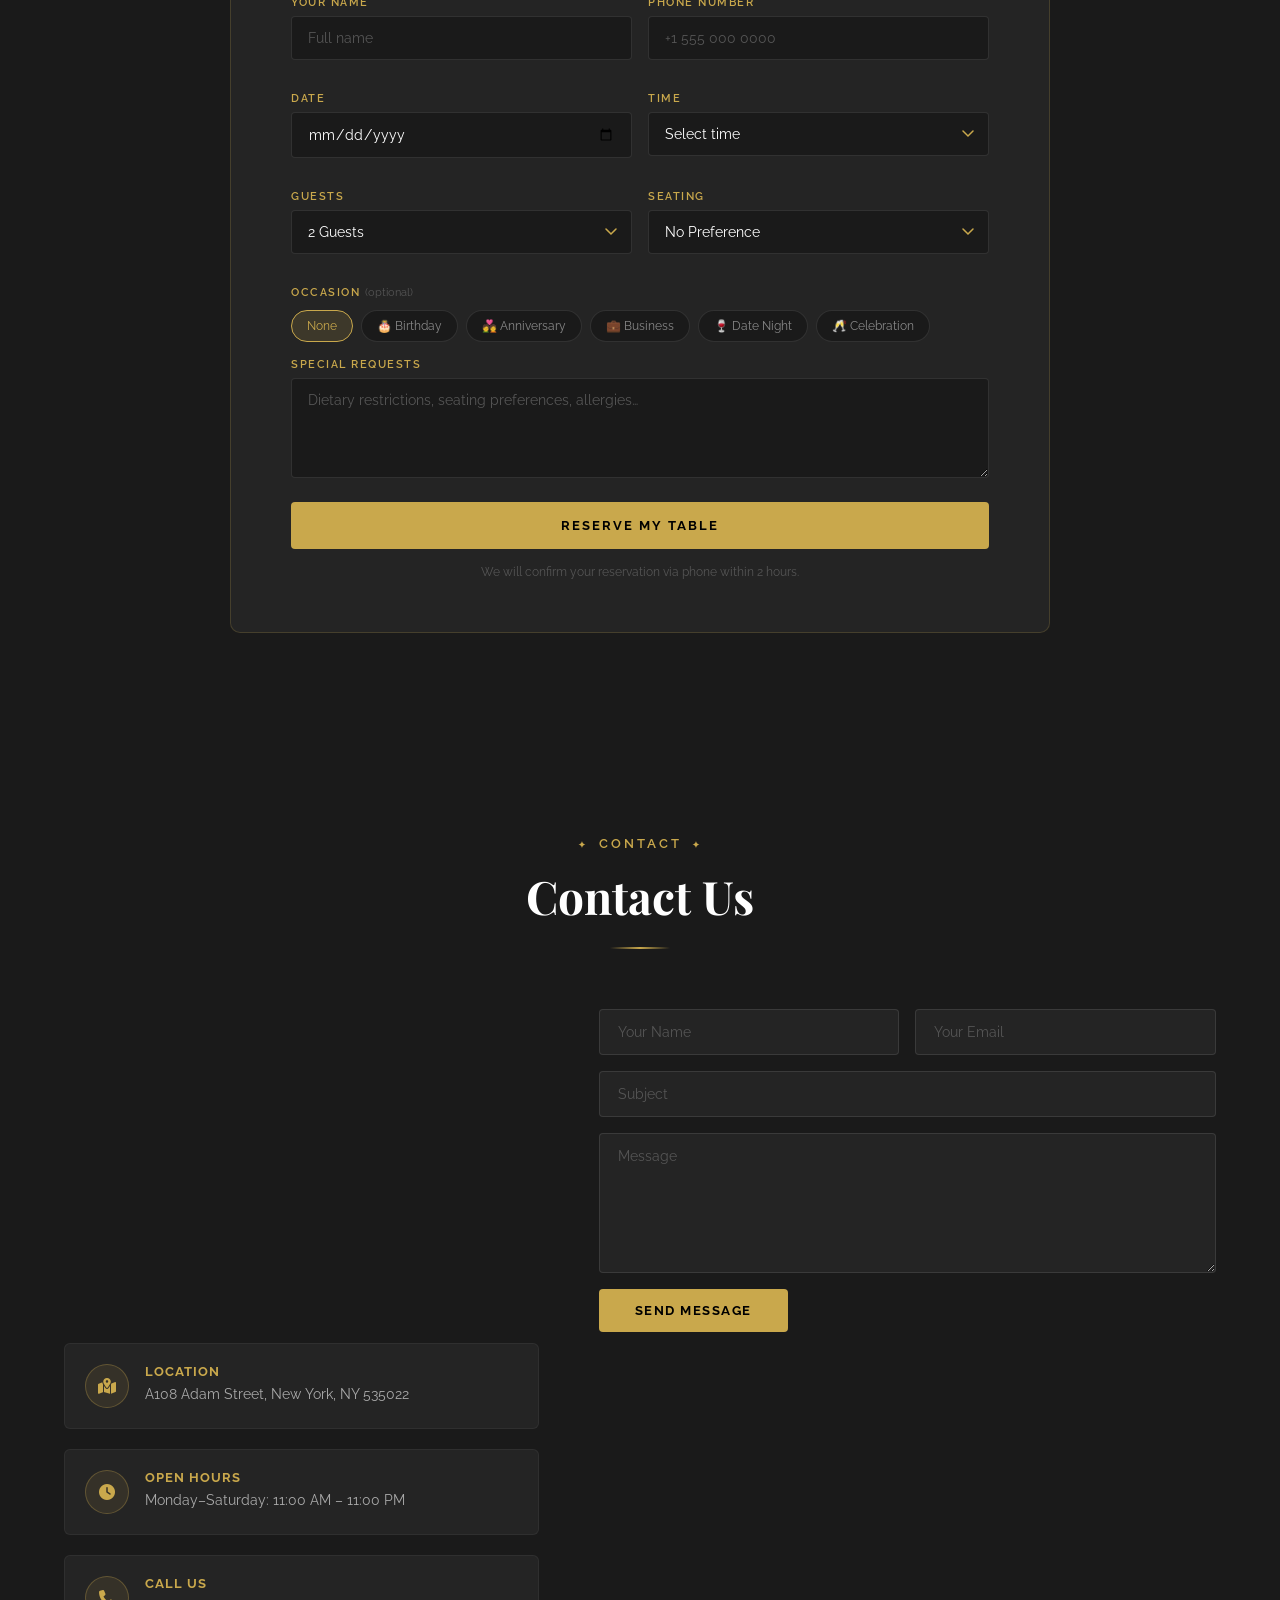
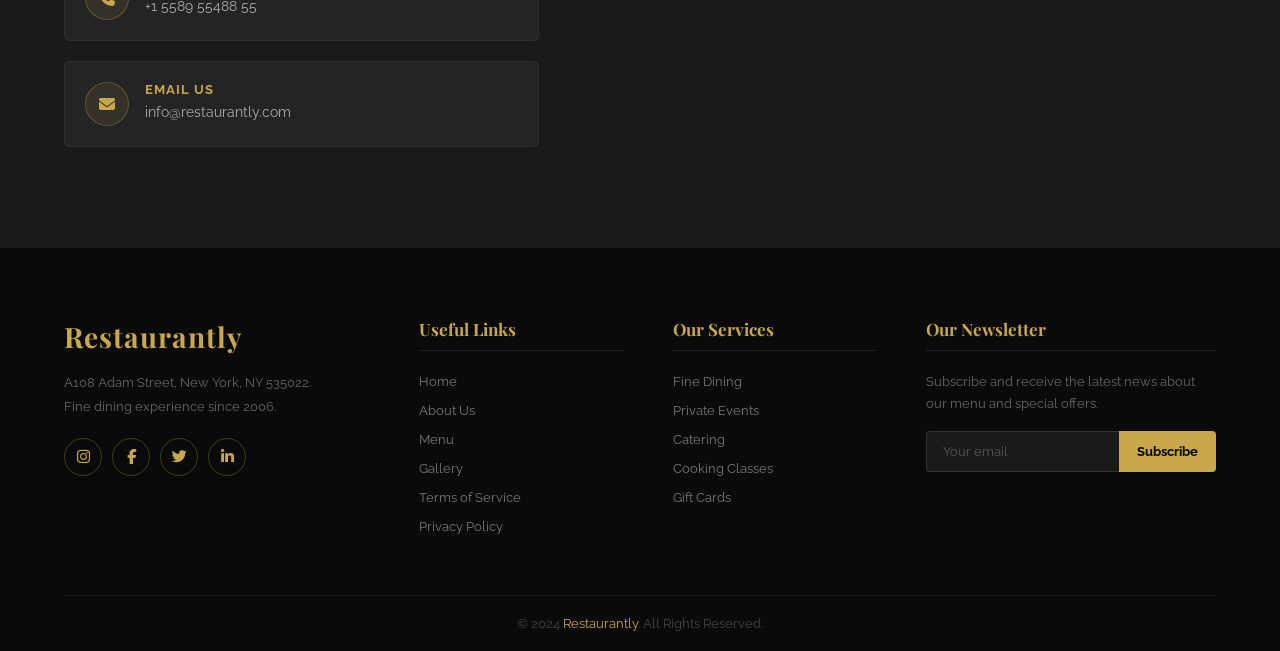
==== commit 06bc27b3: "PRIVATE DINING,EVENTS,GIFT CARDS and CATERING SECTION add" ====
--- a/index.html
+++ b/index.html
@@ -9,6 +9,28 @@
   <link rel="stylesheet" href="restaurant.css">
 </head>
 <body>
+<div class="item-modal-overlay" id="itemModal">
+  <div class="item-modal-box">
+    <div class="item-modal-img-wrap">
+      <img id="itemModalImg" class="item-modal-img" src="" alt="">
+      <button class="item-modal-close-btn" onclick="closeItemModal()">✕</button>
+    </div>
+    <div class="item-modal-content">
+      <div class="item-modal-tags" id="itemModalTags"></div>
+      <div class="item-modal-header">
+        <h3 id="itemModalName"></h3>
+        <span class="item-modal-price" id="itemModalPrice"></span>
+      </div>
+      <p class="item-modal-desc" id="itemModalDesc"></p>
+      <div class="item-modal-actions">
+        <button class="btn-item-close" onclick="closeItemModal()">Close</button>
+        <button class="btn-item-book" onclick="closeItemModal(); document.getElementById('book').scrollIntoView();">
+          Book a Table
+        </button>
+      </div>
+    </div>
+  </div>
+</div>
 
 <!-- TOP BAR -->
 <div class="topbar">
@@ -33,10 +55,10 @@
       <li>
         <a href="#">More ▾</a>
         <div class="dropdown">
-          <a href="#">Gallery</a>
-          <a href="#">Private Dining</a>
-          <a href="#">Catering</a>
-          <a href="#">Gift Cards</a>
+          <a href="#gallery">Gallery</a>
+          <a href="#private">Private Dining</a>
+          <a href="#catering">Catering</a>
+          <a href="#giftcards">Gift Cards</a>
         </div>
       </li>
       <li><a href="#book" class="btn-book">Book a Table</a></li>
@@ -55,170 +77,6 @@
       <a href="#book" class="btn-outline">Book a Table</a>
     </div>
   </div>
-</section>
-<!-- Book a table -->
- <section class="Book" id="book">
-  <div class="book-outer">
-  <div class="section-wrap">
-  <div class="sec-header">
-    <div class="sec-tag">Reservations</div>
-    <h2>Book a Table</h2>
-    <div class="gold-divider"></div>
-    <p style="color:#888; margin-top:14px; font-size:14px;">We confirm your reservation within 2 hours. For same-day bookings, please call us directly.</p>
-  </div>
-
-  <div class="book-card">
-
-    <!-- FORM AREA -->
-    <div id="book-form-area">
-      <div class="book-form-grid">
-
-        <!-- Name -->
-        <div class="book-field-group">
-          <label class="book-label">Your Name</label>
-          <input id="b-name" class="book-input" type="text" placeholder="Full name">
-        </div>
-
-        <!-- Phone -->
-        <div class="book-field-group">
-          <label class="book-label">Phone Number</label>
-          <input id="b-phone" class="book-input" type="tel" placeholder="+1 555 000 0000">
-        </div>
-
-        <!-- Date -->
-        <div class="book-field-group">
-          <label class="book-label">Date</label>
-          <input id="b-date" class="book-input" type="date">
-        </div>
-
-        <!-- Time -->
-        <div class="book-field-group">
-          <label class="book-label">Time</label>
-          <select id="b-time" class="book-input book-select">
-            <option value="" disabled selected>Select time</option>
-            <option>11:00 AM</option>
-            <option>12:00 PM</option>
-            <option>1:00 PM</option>
-            <option>2:00 PM</option>
-            <option>6:00 PM</option>
-            <option>7:00 PM</option>
-            <option>7:30 PM</option>
-            <option>8:00 PM</option>
-            <option>8:30 PM</option>
-            <option>9:00 PM</option>
-            <option>9:30 PM</option>
-            <option>10:00 PM</option>
-          </select>
-        </div>
-
-      </div><!-- /book-form-grid -->
-
-      <!-- Guests -->
-      <div class="book-field-group">
-        <label class="book-label">Number of Guests</label>
-        <div class="book-guest-row">
-          <button class="book-g-btn" id="book-g-minus" type="button" aria-label="Remove guest">&#8722;</button>
-          <span class="book-g-count" id="book-g-count">2</span>
-          <span class="book-g-label">guests</span>
-          <button class="book-g-btn" id="book-g-plus" type="button" aria-label="Add guest">&#43;</button>
-        </div>
-      </div>
-
-      <!-- Occasion chips -->
-      <div class="book-field-group">
-        <label class="book-label">Occasion <span style="color:#666; font-weight:400; text-transform:none; letter-spacing:0;">(optional)</span></label>
-        <div class="book-chips">
-          <button class="book-chip" type="button" data-val="Birthday">&#127874; Birthday</button>
-          <button class="book-chip" type="button" data-val="Anniversary">&#128145; Anniversary</button>
-          <button class="book-chip" type="button" data-val="Business">&#128188; Business Dinner</button>
-          <button class="book-chip" type="button" data-val="Date Night">&#127863; Date Night</button>
-          <button class="book-chip" type="button" data-val="Celebration">&#129346; Celebration</button>
-        </div>
-      </div>
-
-      <!-- Special Requests -->
-      <div class="book-field-group">
-        <label class="book-label">Special Requests</label>
-        <textarea id="b-note" class="book-input book-textarea" rows="3" placeholder="Dietary restrictions, seating preferences, allergies&#8230;"></textarea>
-      </div>
-
-      <!-- Submit -->
-      <button class="book-submit-btn" id="book-submit" type="button">Reserve My Table</button>
-      <p class="book-note">We will confirm your reservation via phone within 2 hours.</p>
-    </div><!-- /book-form-area -->
-
-    <!-- SUCCESS SCREEN (hidden by default) -->
-    <div class="book-success" id="book-success-area" style="display:none;">
-      <div class="book-success-icon">&#128557;</div>
-      <h3 class="book-success-title">Reservation Confirmed!</h3>
-      <p class="book-success-text">
-        Thank you, <span class="book-conf-highlight" id="book-conf-name"></span>.<br>
-        Your table for <span class="book-conf-highlight" id="book-conf-guests"></span> is reserved for
-        <span class="book-conf-highlight" id="book-conf-date"></span> at
-        <span class="book-conf-highlight" id="book-conf-time"></span>.<br><br>
-        We look forward to welcoming you at <em>Restaurantly</em>. A confirmation call will follow shortly.
-      </p>
-      <button class="book-submit-btn" onclick="document.getElementById('book-success-area').style.display='none'; document.getElementById('book-form-area').style.display='block';" style="margin-top:24px; width:auto; padding:14px 32px;">Make Another Reservation</button>
-    </div><!-- /book-success-area -->
-
-  </div><!-- /book-card -->
-  </div>
-  </div>
-  <script>
-  (function() {
-    var guests = 2;
-    var occasion = '';
-
-    document.getElementById('book-g-minus').addEventListener('click', function() {
-      if (guests > 1) { guests--; document.getElementById('book-g-count').textContent = guests; }
-    });
-    document.getElementById('book-g-plus').addEventListener('click', function() {
-      if (guests < 20) { guests++; document.getElementById('book-g-count').textContent = guests; }
-    });
-
-    document.querySelectorAll('.book-chip').forEach(function(chip) {
-      chip.addEventListener('click', function() {
-        var val = chip.dataset.val;
-        if (occasion === val) {
-          occasion = '';
-          chip.classList.remove('active');
-        } else {
-          document.querySelectorAll('.book-chip').forEach(function(c) { c.classList.remove('active'); });
-          occasion = val;
-          chip.classList.add('active');
-        }
-      });
-    });
-
-    document.getElementById('book-submit').addEventListener('click', function() {
-      var name = document.getElementById('b-name').value.trim();
-      var date = document.getElementById('b-date').value;
-      var time = document.getElementById('b-time').value;
-
-      document.getElementById('b-name').style.borderColor = '';
-      document.getElementById('b-date').style.borderColor = '';
-      document.getElementById('b-time').style.borderColor = '';
-
-      if (!name || !date || !time) {
-        if (!name) document.getElementById('b-name').style.borderColor = '#c9a84c';
-        if (!date) document.getElementById('b-date').style.borderColor = '#c9a84c';
-        if (!time) document.getElementById('b-time').style.borderColor = '#c9a84c';
-        return;
-      }
-
-      var d = new Date(date + 'T00:00:00');
-      var formatted = d.toLocaleDateString('en-US', { weekday: 'long', month: 'long', day: 'numeric', year: 'numeric' });
-
-      document.getElementById('book-conf-name').textContent = name;
-      document.getElementById('book-conf-guests').textContent = guests + (guests === 1 ? ' guest' : ' guests');
-      document.getElementById('book-conf-date').textContent = formatted;
-      document.getElementById('book-conf-time').textContent = time;
-
-      document.getElementById('book-form-area').style.display = 'none';
-      document.getElementById('book-success-area').style.display = 'block';
-    });
-  })();
-  </script>
 </section>
 
 <!-- ABOUT -->
@@ -286,82 +144,164 @@
       <div class="gold-divider"></div>
     </div>
     <div class="menu-tabs">
-      <button href=".menu-grid" class="tab-btn active" >All</button>
-      <button class="tab-btn">Starters</button>
-      <button class="tab-btn">Salads</button>
-      <button class="tab-btn">Specials</button>
-    </div>
-    <div class="menu-grid">
-      <div class="menu-item">
-        <img src="https://bootstrapmade.com/content/demo/Restaurantly/assets/img/menu/lobster-bisque.jpg" alt="Lobster bisque">
-        <div class="menu-info">
-          <div class="menu-top">
-            <h4>Lobster Bisque</h4>
-            <div class="menu-dots"></div>
-            <span class="menu-price">$5.95</span>
-          </div>
-          <p class="menu-desc">Aut Modi reprehenderit sed beatae quas</p>
-        </div>
-      </div>
-      <div class="menu-item">
-        <img src="https://bootstrapmade.com/content/demo/Restaurantly/assets/img/menu/bread-barrel.jpg" alt="Bread">
-        <div class="menu-info">
-          <div class="menu-top">
-            <h4>Bread Platter</h4>
-            <div class="menu-dots"></div>
-            <span class="menu-price">$3.50</span>
-          </div>
-          <p class="menu-desc">Et blanditiis nemo veritatis excepturi</p>
-        </div>
-      </div>
-      <div class="menu-item">
+    <button class="tab-btn active" data-filter="all">All</button>
+    <button class="tab-btn" data-filter="starters">Starters</button>
+    <button class="tab-btn" data-filter="salads">Salads</button>
+    <button class="tab-btn" data-filter="specials">Specials</button>
+    </div>
+    <div class="menu-grid" id="menuGrid">
+  
+      <!-- STARTERS -->
+      <div class="menu-item" data-category="starters"
+           data-name="Lobster Bisque" data-price="$5.95"
+           data-img="https://bootstrapmade.com/content/demo/Restaurantly/assets/img/menu/lobster-bisque.jpg"
+           data-desc="Rich and velvety bisque made from fresh Atlantic lobster, slow-simmered with cream, brandy, and a hint of paprika. A timeless classic."
+           data-tags="Seafood · Creamy · Chef Pick">
+        <img src="https://bootstrapmade.com/content/demo/Restaurantly/assets/img/menu/lobster-bisque.jpg" alt="Lobster Bisque">
+        <div class="menu-info">
+          <div class="menu-top"><h4>Lobster Bisque</h4><div class="menu-dots"></div><span class="menu-price">$5.95</span></div>
+          <p class="menu-desc">Rich & velvety with fresh Atlantic lobster</p>
+        </div>
+      </div>
+ 
+      <div class="menu-item" data-category="starters"
+           data-name="Bread Platter" data-price="$3.50"
+           data-img="https://bootstrapmade.com/content/demo/Restaurantly/assets/img/menu/bread-barrel.jpg"
+           data-desc="Freshly baked artisan bread served warm with herb butter, olive oil, and balsamic dipping sauce. Perfect for sharing."
+           data-tags="Vegetarian · Baked Fresh · Shareable">
+        <img src="https://bootstrapmade.com/content/demo/Restaurantly/assets/img/menu/bread-barrel.jpg" alt="Bread Platter">
+        <div class="menu-info">
+          <div class="menu-top"><h4>Bread Platter</h4><div class="menu-dots"></div><span class="menu-price">$3.50</span></div>
+          <p class="menu-desc">Artisan bread with herb butter & olive oil</p>
+        </div>
+      </div>
+ 
+      <div class="menu-item" data-category="starters"
+           data-name="Bruschetta" data-price="$4.50"
+           data-img="https://images.unsplash.com/photo-1572695157366-5e585ab2b69f?w=400"
+           data-desc="Toasted rustic bread topped with vine-ripened tomatoes, fresh basil, garlic, and a drizzle of extra virgin olive oil."
+           data-tags="Vegetarian · Italian · Light">
+        <img src="https://images.unsplash.com/photo-1572695157366-5e585ab2b69f?w=400" alt="Bruschetta">
+        <div class="menu-info">
+          <div class="menu-top"><h4>Bruschetta</h4><div class="menu-dots"></div><span class="menu-price">$4.50</span></div>
+          <p class="menu-desc">Tomato, basil & garlic on toasted rustic bread</p>
+        </div>
+      </div>
+ 
+      <div class="menu-item" data-category="starters"
+           data-name="Shrimp Cocktail" data-price="$9.95"
+           data-img="https://images.unsplash.com/photo-1565557623262-b51c2513a641?w=400"
+           data-desc="Chilled jumbo shrimp served with our signature house-made cocktail sauce, lemon wedges, and fresh horseradish."
+           data-tags="Seafood · Cold · Popular">
+        <img src="https://images.unsplash.com/photo-1565557623262-b51c2513a641?w=400" alt="Shrimp Cocktail">
+        <div class="menu-info">
+          <div class="menu-top"><h4>Shrimp Cocktail</h4><div class="menu-dots"></div><span class="menu-price">$9.95</span></div>
+          <p class="menu-desc">Chilled jumbo shrimp with cocktail sauce</p>
+        </div>
+      </div>
+ 
+      <!-- SALADS -->
+      <div class="menu-item" data-category="salads"
+           data-name="Caesar Salad" data-price="$8.95"
+           data-img="https://bootstrapmade.com/content/demo/Restaurantly/assets/img/menu/cake.jpg"
+           data-desc="Crisp romaine lettuce tossed in our classic Caesar dressing with house-made croutons, shaved Parmesan, and a squeeze of lemon."
+           data-tags="Vegetarian · Classic · Refreshing">
         <img src="https://bootstrapmade.com/content/demo/Restaurantly/assets/img/menu/cake.jpg" alt="Caesar Salad">
         <div class="menu-info">
-          <div class="menu-top">
-            <h4>Caesar Salad</h4>
-            <div class="menu-dots"></div>
-            <span class="menu-price">$8.95</span>
-          </div>
-          <p class="menu-desc">In velit mauris dolores in harum cupiditate</p>
-        </div>
-      </div>
-      <div class="menu-item">
-        <img src="https://bootstrapmade.com/content/demo/Restaurantly/assets/img/menu/caesar.jpg" alt="Squash Soup">
-        <div class="menu-info">
-          <div class="menu-top">
-            <h4>Butternut Squash</h4>
-            <div class="menu-dots"></div>
-            <span class="menu-price">$6.50</span>
-          </div>
-          <p class="menu-desc">Vitae dolores perspiciatis vel aliquam</p>
-        </div>
-      </div>
-      <div class="menu-item">
+          <div class="menu-top"><h4>Caesar Salad</h4><div class="menu-dots"></div><span class="menu-price">$8.95</span></div>
+          <p class="menu-desc">Romaine, Caesar dressing & shaved Parmesan</p>
+        </div>
+      </div>
+ 
+      <div class="menu-item" data-category="salads"
+           data-name="Tuna Salad" data-price="$10.95"
+           data-img="https://bootstrapmade.com/content/demo/Restaurantly/assets/img/menu/mozzarella.jpg"
+           data-desc="Seared ahi tuna over mixed greens with avocado, cucumber, sesame dressing, and toasted sesame seeds. Light yet satisfying."
+           data-tags="Seafood · Healthy · Light">
+        <img src="https://bootstrapmade.com/content/demo/Restaurantly/assets/img/menu/mozzarella.jpg" alt="Tuna Salad">
+        <div class="menu-info">
+          <div class="menu-top"><h4>Tuna Salad</h4><div class="menu-dots"></div><span class="menu-price">$10.95</span></div>
+          <p class="menu-desc">Seared ahi tuna with avocado & sesame</p>
+        </div>
+      </div>
+ 
+      <div class="menu-item" data-category="salads"
+           data-name="Greek Salad" data-price="$7.50"
+           data-img="https://images.unsplash.com/photo-1540420773420-3366772f4999?w=400"
+           data-desc="Fresh cucumbers, tomatoes, olives, red onion, and feta cheese drizzled with oregano vinaigrette. A Mediterranean favourite."
+           data-tags="Vegetarian · Mediterranean · Fresh">
+        <img src="https://images.unsplash.com/photo-1540420773420-3366772f4999?w=400" alt="Greek Salad">
+        <div class="menu-info">
+          <div class="menu-top"><h4>Greek Salad</h4><div class="menu-dots"></div><span class="menu-price">$7.50</span></div>
+          <p class="menu-desc">Feta, olives & veggies with oregano vinaigrette</p>
+        </div>
+      </div>
+ 
+      <div class="menu-item" data-category="salads"
+           data-name="Butternut Squash" data-price="$6.50"
+           data-img="https://bootstrapmade.com/content/demo/Restaurantly/assets/img/menu/caesar.jpg"
+           data-desc="Roasted butternut squash over arugula with candied pecans, cranberries, goat cheese, and a maple-balsamic vinaigrette."
+           data-tags="Vegetarian · Seasonal · Warm">
+        <img src="https://bootstrapmade.com/content/demo/Restaurantly/assets/img/menu/caesar.jpg" alt="Butternut Squash Salad">
+        <div class="menu-info">
+          <div class="menu-top"><h4>Butternut Squash</h4><div class="menu-dots"></div><span class="menu-price">$6.50</span></div>
+          <p class="menu-desc">Roasted squash, goat cheese & maple glaze</p>
+        </div>
+      </div>
+ 
+      <!-- SPECIALS -->
+      <div class="menu-item" data-category="specials"
+           data-name="Grilled Salmon" data-price="$18.50"
+           data-img="https://bootstrapmade.com/content/demo/Restaurantly/assets/img/menu/tuscan-grilled.jpg"
+           data-desc="Norwegian salmon fillet grilled to perfection with lemon-dill butter, served alongside roasted asparagus and garlic mashed potatoes."
+           data-tags="Seafood · Grilled · Chef Favourite">
         <img src="https://bootstrapmade.com/content/demo/Restaurantly/assets/img/menu/tuscan-grilled.jpg" alt="Grilled Salmon">
         <div class="menu-info">
-          <div class="menu-top">
-            <h4>Grilled Salmon</h4>
-            <div class="menu-dots"></div>
-            <span class="menu-price">$18.50</span>
-          </div>
-          <p class="menu-desc">Qui quidem error voluptas nulla</p>
-        </div>
-      </div>
-      <div class="menu-item">
-        <img src="https://bootstrapmade.com/content/demo/Restaurantly/assets/img/menu/mozzarella.jpg" alt="Tuna Salad">
-        <div class="menu-info">
-          <div class="menu-top">
-            <h4>Tuna Salad</h4>
-            <div class="menu-dots"></div>
-            <span class="menu-price">$10.95</span>
-          </div>
-          <p class="menu-desc">Temporibus esse atque blanditiis</p>
-        </div>
-      </div>
-    </div>
-  </div>
-</section>
-
+          <div class="menu-top"><h4>Grilled Salmon</h4><div class="menu-dots"></div><span class="menu-price">$18.50</span></div>
+          <p class="menu-desc">Norwegian salmon with lemon-dill butter</p>
+        </div>
+      </div>
+ 
+      <div class="menu-item" data-category="specials"
+           data-name="Wagyu Beef Steak" data-price="$64.00"
+           data-img="https://images.unsplash.com/photo-1555939594-58d7cb561ad1?w=400"
+           data-desc="Premium A5 Wagyu beef, grilled to your preferred doneness. Served with roasted seasonal vegetables and a rich red wine reduction sauce."
+           data-tags="Premium · Grilled · Signature">
+        <img src="https://images.unsplash.com/photo-1555939594-58d7cb561ad1?w=400" alt="Wagyu Steak">
+        <div class="menu-info">
+          <div class="menu-top"><h4>Wagyu Beef Steak</h4><div class="menu-dots"></div><span class="menu-price">$64.00</span></div>
+          <p class="menu-desc">Premium A5 Wagyu with red wine reduction</p>
+        </div>
+      </div>
+ 
+      <div class="menu-item" data-category="specials"
+           data-name="Truffle Risotto" data-price="$26.50"
+           data-img="https://images.unsplash.com/photo-1504674900247-0877df9cc836?w=400"
+           data-desc="Creamy Arborio rice slow-cooked with shaved black truffle, aged Parmesan, white wine, and fresh herbs. A luxurious Italian classic."
+           data-tags="Vegetarian · Italian · Luxury">
+        <img src="https://images.unsplash.com/photo-1504674900247-0877df9cc836?w=400" alt="Truffle Risotto">
+        <div class="menu-info">
+          <div class="menu-top"><h4>Truffle Risotto</h4><div class="menu-dots"></div><span class="menu-price">$26.50</span></div>
+          <p class="menu-desc">Black truffle & aged Parmesan Arborio rice</p>
+        </div>
+      </div>
+ 
+      <div class="menu-item" data-category="specials"
+           data-name="Lobster Thermidor" data-price="$34.95"
+           data-img="https://images.unsplash.com/photo-1546833999-b9f581a1996d?w=400"
+           data-desc="Whole Atlantic lobster halved and filled with a brandy cream sauce, topped with Gruyère cheese and gratinated to golden perfection."
+           data-tags="Seafood · French · Chef's Choice">
+        <img src="https://images.unsplash.com/photo-1546833999-b9f581a1996d?w=400" alt="Lobster Thermidor">
+        <div class="menu-info">
+          <div class="menu-top"><h4>Lobster Thermidor</h4><div class="menu-dots"></div><span class="menu-price">$34.95</span></div>
+          <p class="menu-desc">Brandy cream, Gruyère — gratinated perfection</p>
+        </div>
+      </div>
+ 
+    </div>
+  </div>
+</section>
+ 
 <!-- SPECIALS -->
 <section class="specials" id="specials">
   <div class="section-wrap">
@@ -379,7 +319,7 @@
           <p>A rich and creamy dish with fresh Atlantic lobster, brandy cream sauce, and a crispy cheese crust.</p>
           <div class="special-footer">
             <span class="special-price">$34.95</span>
-            <a href="#book" class="btn-primary" style="padding: 8px 20px; font-size: 12px;">Order Now</a>
+            <button class="btn-primary" style="padding: 8px 20px; font-size: 12px;" onclick="openModal(event)">Order Now</button>
           </div>
         </div>
       </div>
@@ -391,7 +331,7 @@
           <p>Creamy Arborio rice with black truffle, aged Parmesan, and fresh herbs — a luxurious Italian classic.</p>
           <div class="special-footer">
             <span class="special-price">$26.50</span>
-            <a href="#book" class="btn-primary" style="padding: 8px 20px; font-size: 12px;">Order Now</a>
+            <button class="btn-primary" style="padding: 8px 20px; font-size: 12px;" onclick="openModal(event)">Order Now</button>
           </div>
         </div>
       </div>
@@ -403,14 +343,187 @@
           <p>Premium A5 Wagyu beef, grilled to perfection, served with roasted vegetables and red wine reduction.</p>
           <div class="special-footer">
             <span class="special-price">$64.00</span>
-            <a href="#book" class="btn-primary" style="padding: 8px 20px; font-size: 12px;">Order Now</a>
-          </div>
-        </div>
-      </div>
-    </div>
-  </div>
-</section>
-
+            <button class="btn-primary" style="padding: 8px 20px; font-size: 12px;" onclick="openModal(event)">Order Now</button>
+          </div>
+        </div>
+      </div>
+    </div>
+  </div>
+</section>
+<!--    EVENTS SECTION-->
+<section class="events-sec" id="events">
+  <div class="section-wrap">
+    <div class="sec-header">
+      <div class="sec-tag">Events</div>
+      <h2>Upcoming Events</h2>
+      <div class="gold-divider"></div>
+      <p>Join us for extraordinary evenings crafted around food, wine, and celebration.</p>
+    </div>
+    <div class="events-grid">
+ 
+      <div class="event-card">
+        <div class="event-img-wrap">
+          <img src="https://images.unsplash.com/photo-1510812431401-41d2bd2722f3?w=600" alt="Wine Tasting">
+          <div class="event-date-badge"><span>14</span><span>JUN</span></div>
+        </div>
+        <div class="event-body">
+          <div class="event-meta">
+            <span><i class="fa-solid fa-clock"></i> 7:00 PM – 10:00 PM</span>
+            <span><i class="fa-solid fa-user-group"></i> 24 seats left</span>
+          </div>
+          <h3>Sommelier Wine Tasting</h3>
+          <p>An intimate evening with our head sommelier. Explore 8 curated wines paired with artisan cheeses and charcuterie.</p>
+          <div class="event-footer">
+            <span class="event-price">$85 <small>/ person</small></span>
+            <a href="#book" class="btn-primary" style="padding:9px 22px;font-size:12px;">Reserve Spot</a>
+          </div>
+        </div>
+      </div>
+ 
+      <div class="event-card event-featured">
+        <div class="event-img-wrap">
+          <img src="https://images.unsplash.com/photo-1414235077428-338989a2e8c0?w=600" alt="Chef's Table">
+          <div class="event-date-badge"><span>21</span><span>JUN</span></div>
+          <div class="event-featured-badge">Featured</div>
+        </div>
+        <div class="event-body">
+          <div class="event-meta">
+            <span><i class="fa-solid fa-clock"></i> 8:00 PM – 11:00 PM</span>
+            <span><i class="fa-solid fa-user-group"></i> 8 seats left</span>
+          </div>
+          <h3>Chef's Table Experience</h3>
+          <p>An exclusive 7-course tasting menu prepared tableside by Chef Walter White. The ultimate fine dining experience.</p>
+          <div class="event-footer">
+            <span class="event-price">$195 <small>/ person</small></span>
+            <a href="#book" class="btn-primary" style="padding:9px 22px;font-size:12px;">Reserve Spot</a>
+          </div>
+        </div>
+      </div>
+ 
+      <div class="event-card">
+        <div class="event-img-wrap">
+          <img src="https://images.unsplash.com/photo-1415201364774-f6f0bb35f28f?w=600" alt="Jazz Night">
+          <div class="event-date-badge"><span>28</span><span>JUN</span></div>
+        </div>
+        <div class="event-body">
+          <div class="event-meta">
+            <span><i class="fa-solid fa-clock"></i> 7:30 PM – 11:30 PM</span>
+            <span><i class="fa-solid fa-user-group"></i> 40 seats left</span>
+          </div>
+          <h3>Jazz & Fine Dining Night</h3>
+          <p>Live jazz quartet plays while you enjoy our special evening menu. A perfect blend of music, food, and atmosphere.</p>
+          <div class="event-footer">
+            <span class="event-price">$65 <small>/ person</small></span>
+            <a href="#book" class="btn-primary" style="padding:9px 22px;font-size:12px;">Reserve Spot</a>
+          </div>
+        </div>
+      </div>
+ 
+    </div>
+  </div>
+</section>
+<!-- GALLERY -->
+<section class="gallery-sec" id="gallery">
+  <div class="section-wrap">
+    <div class="sec-header">
+      <div class="sec-tag">Gallery</div>
+      <h2>A Glimpse of Our World</h2>
+      <div class="gold-divider"></div>
+    </div>
+    <div class="gallery-grid">
+      <div class="gallery-item gallery-wide">
+        <img src="https://images.unsplash.com/photo-1414235077428-338989a2e8c0?w=800" alt="Fine dining ambience">
+        <div class="gallery-overlay"><span>Fine Dining Ambience</span></div>
+      </div>
+      <div class="gallery-item">
+        <img src="https://images.unsplash.com/photo-1559339352-11d035aa65de?w=500" alt="Restaurant interior">
+        <div class="gallery-overlay"><span>Our Interior</span></div>
+      </div>
+      <div class="gallery-item">
+        <img src="https://images.unsplash.com/photo-1546833999-b9f581a1996d?w=500" alt="Signature dish">
+        <div class="gallery-overlay"><span>Signature Dish</span></div>
+      </div>
+      <div class="gallery-item">
+        <img src="https://images.unsplash.com/photo-1504674900247-0877df9cc836?w=500" alt="Chef special">
+        <div class="gallery-overlay"><span>Chef's Special</span></div>
+      </div>
+      <div class="gallery-item">
+        <img src="https://images.unsplash.com/photo-1555939594-58d7cb561ad1?w=500" alt="Wagyu steak">
+        <div class="gallery-overlay"><span>Wagyu Steak</span></div>
+      </div>
+      <div class="gallery-item gallery-wide">
+        <img src="https://images.unsplash.com/photo-1577219491135-ce391730fb2c?w=800" alt="Our chefs at work">
+        <div class="gallery-overlay"><span>Our Chefs at Work</span></div>
+      </div>
+      <div class="gallery-item">
+        <img src="https://images.unsplash.com/photo-1581299894007-aaa50297cf16?w=500" alt="Kitchen team">
+        <div class="gallery-overlay"><span>Kitchen Team</span></div>
+      </div>
+      <div class="gallery-item">
+        <img src="https://images.unsplash.com/photo-1551218808-94e220e084d2?w=500" alt="Dessert">
+        <div class="gallery-overlay"><span>Desserts</span></div>
+      </div>
+    </div>
+  </div>
+</section>
+<!-- PRIVATE DINING SECTION -->
+ <section class="private-sec" id="private">
+  <div class="section-wrap">
+    <div class="sec-header">
+      <div class="sec-tag">Private Dining</div>
+      <h2>Your Own Private World</h2>
+      <div class="gold-divider"></div>
+      <p>Celebrate life's most important moments in one of our exclusive private dining rooms.</p>
+    </div>
+ 
+    <div class="private-grid">
+ 
+      <div class="private-room-card">
+        <div class="private-room-img">
+          <img src="https://images.unsplash.com/photo-1559339352-11d035aa65de?w=700" alt="The Cellar Room">
+          <div class="private-room-capacity"><i class="fa-solid fa-user-group"></i> Up to 12 guests</div>
+        </div>
+        <div class="private-room-body">
+          <h3>The Cellar Room</h3>
+          <p>An intimate underground space with exposed brick walls, soft candlelight, and a private wine cellar — perfect for small gatherings.</p>
+          <ul class="private-features">
+            <li><i class="fa-solid fa-check"></i> Custom tasting menu available</li>
+            <li><i class="fa-solid fa-check"></i> Dedicated personal waiter</li>
+            <li><i class="fa-solid fa-check"></i> Wine pairing service</li>
+            <li><i class="fa-solid fa-check"></i> Floral arrangement on request</li>
+          </ul>
+        </div>
+      </div>
+ 
+      <div class="private-room-card">
+        <div class="private-room-img">
+          <img src="https://images.unsplash.com/photo-1517248135467-4c7edcad34c4?w=700" alt="The Grand Salon">
+          <div class="private-room-capacity"><i class="fa-solid fa-user-group"></i> Up to 40 guests</div>
+        </div>
+        <div class="private-room-body">
+          <h3>The Grand Salon</h3>
+          <p>A stunning full-floor private space with panoramic city views, ideal for corporate dinners, milestone celebrations, and weddings.</p>
+          <ul class="private-features">
+            <li><i class="fa-solid fa-check"></i> Full AV & presentation setup</li>
+            <li><i class="fa-solid fa-check"></i> Customisable décor & lighting</li>
+            <li><i class="fa-solid fa-check"></i> Bespoke set menu creation</li>
+            <li><i class="fa-solid fa-check"></i> Valet parking included</li>
+          </ul>
+        </div>
+      </div>
+ 
+    </div>
+ 
+    <div class="private-enquiry">
+      <div class="private-enquiry-text">
+        <h3>Ready to plan your event?</h3>
+        <p>Contact our events team and we'll craft a bespoke experience for you.</p>
+      </div>
+      <a href="#contact" class="btn-primary">Make an Enquiry</a>
+    </div>
+ 
+  </div>
+</section>
 <!-- TEAM -->
 <section class="team" id="team">
   <div class="section-wrap">
@@ -476,6 +589,293 @@
           <span>Grill Master</span>
         </div>
       </div>
+    </div>
+  </div>
+</section>
+<!--  GIFT CARDS SECTION -->
+<section class="gift-sec" id="giftcards">
+  <div class="section-wrap">
+    <div class="sec-header">
+      <div class="sec-tag">Gift Cards</div>
+      <h2>Give the Gift of Fine Dining</h2>
+      <div class="gold-divider"></div>
+      <p>The perfect present for birthdays, anniversaries, or anyone who loves exceptional food.</p>
+    </div>
+ 
+    <div class="gift-layout">
+ 
+      <div class="gift-card-preview">
+        <div class="gift-card-visual" id="giftCardVisual">
+          <div class="gift-card-logo">Restaurantly</div>
+          <div class="gift-card-amount" id="giftCardAmount">$100</div>
+          <div class="gift-card-tagline">Fine Dining Experience</div>
+          <div class="gift-card-shine"></div>
+        </div>
+        <p class="gift-card-note">* Gift cards are valid for 24 months from date of purchase and can be used for dining, events, and private bookings.</p>
+      </div>
+ 
+      <div class="gift-form-wrap">
+        <h3>Choose Your Amount</h3>
+        <div class="gift-amounts">
+          <label class="gift-amount-opt">
+            <input type="radio" name="gamt" value="$25"> <span>$25</span>
+          </label>
+          <label class="gift-amount-opt">
+            <input type="radio" name="gamt" value="$50"> <span>$50</span>
+          </label>
+          <label class="gift-amount-opt selected">
+            <input type="radio" name="gamt" value="$100" checked> <span>$100</span>
+          </label>
+          <label class="gift-amount-opt">
+            <input type="radio" name="gamt" value="$150"> <span>$150</span>
+          </label>
+          <label class="gift-amount-opt">
+            <input type="radio" name="gamt" value="$200"> <span>$200</span>
+          </label>
+          <label class="gift-amount-opt">
+            <input type="radio" name="gamt" value="Custom"> <span>Custom</span>
+          </label>
+        </div>
+ 
+        <h3 style="margin-top:28px;">Delivery Type</h3>
+        <div class="gift-delivery">
+          <label class="gift-delivery-opt active-del" id="delDigital">
+            <input type="radio" name="gdel" value="digital" checked>
+            <i class="fa-solid fa-envelope"></i>
+            <span>Digital</span>
+            <small>Sent via email instantly</small>
+          </label>
+          <label class="gift-delivery-opt" id="delPhysical">
+            <input type="radio" name="gdel" value="physical">
+            <i class="fa-solid fa-gift"></i>
+            <span>Physical</span>
+            <small>Delivered in luxury box</small>
+          </label>
+        </div>
+ 
+        <div class="gift-fields">
+          <div class="book-fg">
+            <label class="book-fl">Recipient's Name</label>
+            <input class="book-fi" type="text" placeholder="e.g. John Smith">
+          </div>
+          <div class="book-fg">
+            <label class="book-fl">Recipient's Email</label>
+            <input class="book-fi" type="email" placeholder="their@email.com">
+          </div>
+          <div class="book-fg">
+            <label class="book-fl">Personal Message <span style="color:#555;font-weight:400;text-transform:none;letter-spacing:0">(optional)</span></label>
+            <textarea class="book-fi book-textarea" style="min-height:80px" placeholder="Write a personal note…"></textarea>
+          </div>
+        </div>
+ 
+        <button class="book-submit-btn" style="margin-top:0">
+          <i class="fa-solid fa-gift" style="margin-right:8px"></i>Purchase Gift Card
+        </button>
+      </div>
+ 
+    </div>
+  </div>
+</section>
+<!--   CATERING SECTION -->
+   <section class="catering-sec" id="catering">
+  <div class="section-wrap">
+    <div class="sec-header">
+      <div class="sec-tag">Catering</div>
+      <h2>We Come to You</h2>
+      <div class="gold-divider"></div>
+      <p>Bringing the Restaurantly experience to your office, home, or venue — for any occasion, any size.</p>
+    </div>
+ 
+    <div class="catering-packages">
+ 
+      <div class="catering-card">
+        <div class="catering-icon"><i class="fa-solid fa-briefcase"></i></div>
+        <h3>Corporate</h3>
+        <div class="catering-price">From $45 <small>/person</small></div>
+        <ul class="catering-list">
+          <li><i class="fa-solid fa-check"></i> Board meetings & lunches</li>
+          <li><i class="fa-solid fa-check"></i> Product launch dinners</li>
+          <li><i class="fa-solid fa-check"></i> Team celebration events</li>
+          <li><i class="fa-solid fa-check"></i> Minimum 10 guests</li>
+          <li><i class="fa-solid fa-check"></i> Full setup & service staff</li>
+        </ul>
+        <a href="#catering-enquiry" class="btn-outline" style="display:block;text-align:center;margin-top:auto;padding:12px 20px">Get a Quote</a>
+      </div>
+ 
+      <div class="catering-card catering-popular">
+        <div class="catering-popular-badge">Most Popular</div>
+        <div class="catering-icon"><i class="fa-solid fa-champagne-glasses"></i></div>
+        <h3>Wedding & Celebrations</h3>
+        <div class="catering-price">From $95 <small>/person</small></div>
+        <ul class="catering-list">
+          <li><i class="fa-solid fa-check"></i> Weddings, engagements & galas</li>
+          <li><i class="fa-solid fa-check"></i> Custom multi-course menu</li>
+          <li><i class="fa-solid fa-check"></i> Dedicated event coordinator</li>
+          <li><i class="fa-solid fa-check"></i> Full décor & table styling</li>
+          <li><i class="fa-solid fa-check"></i> Bar & beverage service</li>
+        </ul>
+        <a href="#catering-enquiry" class="btn-primary" style="display:block;text-align:center;margin-top:auto;padding:12px 20px">Get a Quote</a>
+      </div>
+ 
+      <div class="catering-card">
+        <div class="catering-icon"><i class="fa-solid fa-house"></i></div>
+        <h3>Private & Social</h3>
+        <div class="catering-price">From $60 <small>/person</small></div>
+        <ul class="catering-list">
+          <li><i class="fa-solid fa-check"></i> Birthday & anniversary parties</li>
+          <li><i class="fa-solid fa-check"></i> Intimate home dining</li>
+          <li><i class="fa-solid fa-check"></i> Garden & outdoor events</li>
+          <li><i class="fa-solid fa-check"></i> Minimum 8 guests</li>
+          <li><i class="fa-solid fa-check"></i> Chef & waiting staff provided</li>
+        </ul>
+        <a href="#catering-enquiry" class="btn-outline" style="display:block;text-align:center;margin-top:auto;padding:12px 20px">Get a Quote</a>
+      </div>
+ 
+    </div>
+ 
+    <!-- Enquiry Form -->
+    <div class="catering-enquiry-wrap" id="catering-enquiry">
+      <div class="sec-header" style="margin-bottom:36px">
+        <h2 style="font-size:28px">Request a Catering Quote</h2>
+        <div class="gold-divider"></div>
+      </div>
+      <div class="catering-form-grid">
+        <div class="book-fg">
+          <label class="book-fl">Your Name</label>
+          <input class="book-fi" type="text" placeholder="Full name">
+        </div>
+        <div class="book-fg">
+          <label class="book-fl">Phone Number</label>
+          <input class="book-fi" type="tel" placeholder="+1 555 000 0000">
+        </div>
+        <div class="book-fg">
+          <label class="book-fl">Event Date</label>
+          <input class="book-fi" type="date">
+        </div>
+        <div class="book-fg">
+          <label class="book-fl">Number of Guests</label>
+          <input class="book-fi" type="number" placeholder="e.g. 50" min="8">
+        </div>
+        <div class="book-fg">
+          <label class="book-fl">Event Type</label>
+          <select class="book-fi book-select">
+            <option value="" disabled selected>Select type</option>
+            <option>Corporate Lunch / Dinner</option>
+            <option>Wedding</option>
+            <option>Birthday / Anniversary</option>
+            <option>Private Party</option>
+            <option>Other</option>
+          </select>
+        </div>
+        <div class="book-fg">
+          <label class="book-fl">Venue / Location</label>
+          <input class="book-fi" type="text" placeholder="Address or venue name">
+        </div>
+        <div class="book-fg" style="grid-column: 1 / -1">
+          <label class="book-fl">Additional Details</label>
+          <textarea class="book-fi book-textarea" placeholder="Dietary requirements, theme, budget, or anything else we should know…"></textarea>
+        </div>
+      </div>
+      <button class="book-submit-btn" style="max-width:320px">
+        <i class="fa-solid fa-paper-plane" style="margin-right:8px"></i>Send Enquiry
+      </button>
+    </div>
+ 
+  </div>
+</section>
+<!-- BOOK A TABLE -->
+<section class="Book" id="book">
+  <div class="section-wrap">
+    <div class="sec-header">
+      <div class="sec-tag">Reservations</div>
+      <h2>Book a Table</h2>
+      <div class="gold-divider"></div>
+      <p style="color:#888; margin-top:14px; font-size:14px;">We confirm your reservation within 2 hours. For same-day bookings, please call us directly.</p>
+    </div>
+
+    <div class="book-card">
+
+      <!-- SUCCESS screen — shown when #book-success is targeted -->
+      <div class="book-success" id="book-success">
+        <div class="book-success-icon">🕯️</div>
+        <h3 class="book-success-title">Reservation Received!</h3>
+        <p class="book-success-text">
+          Thank you for choosing <em>Restaurantly</em>.<br>
+          We have received your booking request and will confirm via phone within 2 hours.<br><br>
+          We look forward to welcoming you!
+        </p>
+        <a href="#book" class="btn-primary" style="display:inline-block; margin-top:24px;">Make Another Reservation</a>
+      </div>
+
+      <!-- FORM -->
+      <form class="book-form" action="#book-success" method="get" id="book-form-area">
+        <div class="book-form-grid">
+          <div class="book-fg">
+            <label class="book-fl">Your Name</label>
+            <input class="book-fi" type="text" name="name" placeholder="Full name" required>
+          </div>
+          <div class="book-fg">
+            <label class="book-fl">Phone Number</label>
+            <input class="book-fi" type="tel" name="phone" placeholder="+1 555 000 0000" required>
+          </div>
+          <div class="book-fg">
+            <label class="book-fl">Date</label>
+            <input class="book-fi" type="date" name="date" id="book-date" min="" required>
+          </div>
+          <div class="book-fg">
+            <label class="book-fl">Time</label>
+            <select class="book-fi book-select" name="time" required>
+              <option value="" disabled selected>Select time</option>
+              <option>11:00 AM</option><option>12:00 PM</option><option>1:00 PM</option>
+              <option>2:00 PM</option><option>6:00 PM</option><option>7:00 PM</option>
+              <option>7:30 PM</option><option>8:00 PM</option><option>8:30 PM</option>
+              <option>9:00 PM</option><option>9:30 PM</option><option>10:00 PM</option>
+            </select>
+          </div>
+        </div>
+
+        <div class="book-gsrow">
+          <div class="book-fg">
+            <label class="book-fl">Guests</label>
+            <select class="book-fi book-select" name="guests">
+              <option>1 Guest</option><option selected>2 Guests</option><option>3 Guests</option>
+              <option>4 Guests</option><option>5 Guests</option><option>6 Guests</option>
+              <option>7 Guests</option><option>8 Guests</option><option>9+ Guests</option>
+            </select>
+          </div>
+          <div class="book-fg">
+            <label class="book-fl">Seating</label>
+            <select class="book-fi book-select" name="seating">
+              <option>No Preference</option>
+              <option>Indoor</option>
+              <option>Outdoor / Patio</option>
+              <option>Private Room</option>
+              <option>Bar Area</option>
+            </select>
+          </div>
+        </div>
+
+        <div class="book-fg">
+          <label class="book-fl">Occasion <span style="color:#555;font-weight:400;text-transform:none;letter-spacing:0">(optional)</span></label>
+          <div class="book-chips">
+            <div class="book-chip-item"><input type="radio" name="occasion" id="oc-none" value="" checked><label for="oc-none">None</label></div>
+            <div class="book-chip-item"><input type="radio" name="occasion" id="oc-bday" value="Birthday"><label for="oc-bday">🎂 Birthday</label></div>
+            <div class="book-chip-item"><input type="radio" name="occasion" id="oc-anniv" value="Anniversary"><label for="oc-anniv">💑 Anniversary</label></div>
+            <div class="book-chip-item"><input type="radio" name="occasion" id="oc-biz" value="Business"><label for="oc-biz">💼 Business</label></div>
+            <div class="book-chip-item"><input type="radio" name="occasion" id="oc-date" value="Date Night"><label for="oc-date">🍷 Date Night</label></div>
+            <div class="book-chip-item"><input type="radio" name="occasion" id="oc-cel" value="Celebration"><label for="oc-cel">🥂 Celebration</label></div>
+          </div>
+        </div>
+
+        <div class="book-fg">
+          <label class="book-fl">Special Requests</label>
+          <textarea class="book-fi book-textarea" name="note" placeholder="Dietary restrictions, seating preferences, allergies…"></textarea>
+        </div>
+
+        <button type="submit" class="book-submit-btn">Reserve My Table</button>
+        <p class="book-note">We will confirm your reservation via phone within 2 hours.</p>
+      </form>
+
     </div>
   </div>
 </section>
@@ -557,6 +957,7 @@
           <li><a href="#">Home</a></li>
           <li><a href="#about">About Us</a></li>
           <li><a href="#menu">Menu</a></li>
+          <li><a href="#gallery">Gallery</a></li>
           <li><a href="#">Terms of Service</a></li>
           <li><a href="#">Privacy Policy</a></li>
         </ul>
@@ -587,13 +988,53 @@
 </footer>
 
 <script>
-  // Tab buttons
-  document.querySelectorAll('.tab-btn').forEach(btn => {
-    btn.addEventListener('click', () => {
-      document.querySelectorAll('.tab-btn').forEach(b => b.classList.remove('active'));
-      btn.classList.add('active');
+// Menu Tab Filter
+document.querySelectorAll('.tab-btn').forEach(btn => {
+  btn.addEventListener('click', () => {
+    document.querySelectorAll('.tab-btn').forEach(b => b.classList.remove('active'));
+    btn.classList.add('active');
+    const filter = btn.getAttribute('data-filter');
+    document.querySelectorAll('.menu-item').forEach(item => {
+      const cat = item.getAttribute('data-category');
+      item.classList.toggle('hidden', filter !== 'all' && cat !== filter);
     });
   });
+});
+
+// Menu Item Click → Detail Modal
+document.querySelectorAll('.menu-item').forEach(item => {
+  item.addEventListener('click', () => {
+    document.getElementById('itemModalImg').src = item.getAttribute('data-img');
+    document.getElementById('itemModalName').textContent = item.getAttribute('data-name');
+    document.getElementById('itemModalPrice').textContent = item.getAttribute('data-price');
+    document.getElementById('itemModalDesc').textContent = item.getAttribute('data-desc');
+
+    const tagsEl = document.getElementById('itemModalTags');
+    tagsEl.innerHTML = '';
+    item.getAttribute('data-tags').split('·').forEach(t => {
+      const span = document.createElement('span');
+      span.className = 'item-modal-tag';
+      span.textContent = t.trim();
+      tagsEl.appendChild(span);
+    });
+
+    document.getElementById('itemModal').classList.add('open');
+    document.body.style.overflow = 'hidden';
+  });
+});
+
+function closeItemModal() {
+  document.getElementById('itemModal').classList.remove('open');
+  document.body.style.overflow = '';
+}
+
+document.getElementById('itemModal').addEventListener('click', function(e) {
+  if (e.target === this) closeItemModal();
+});
+
+document.addEventListener('keydown', e => {
+  if (e.key === 'Escape') { closeItemModal();}
+});
 </script>
 </body>
 </html>
--- a/restaurant.css
+++ b/restaurant.css
@@ -1,671 +1,540 @@
-
-    *, *::before, *::after { margin: 0; padding: 0; box-sizing: border-box; }
-
-    :root {
-      --gold: #c9a84c;
-      --gold-light: #e8c97a;
-      --dark: #0d0d0d;
-      --dark2: #1a1a1a;
-      --dark3: #242424;
-      --cream: #f5f0e8;
-      --text-muted: #888;
-      --white: #fff;
-    }
-
-    html { scroll-behavior: smooth; }
-
-    body {
-      font-family: 'Raleway', sans-serif;
-      background: var(--dark);
-      color: var(--white);
-      overflow-x: hidden;
-    }
-
-    /* ── TOP BAR ── */
-    .topbar {
-      background: #111;
-      border-bottom: 1px solid rgba(201,168,76,0.2);
-      padding: 10px 0;
-    }
-    .topbar .inner {
-      max-width: 1200px; margin: 0 auto;
-      display: flex; align-items: center; gap: 28px;
-      padding: 0 24px;
-    }
-    .topbar span { font-size: 13px; color: #aaa; letter-spacing: 0.5px; }
-    .topbar i { color: var(--gold); margin-right: 7px; font-size: 13px; }
-
-    /* ── NAVBAR ── */
-    nav {
-      background: rgba(13,13,13,0.95);
-      backdrop-filter: blur(10px);
-      border-bottom: 1px solid rgba(201,168,76,0.15);
-      position: sticky; top: 0; z-index: 999;
-      padding: 0 24px;
-    }
-    .nav-inner {
-      max-width: 1200px; margin: 0 auto;
-      display: flex; align-items: center; justify-content: space-between;
-      height: 70px;
-    }
-    .logo {
-      font-family: 'Playfair Display', serif;
-      font-size: 26px; font-weight: 700;
-      color: var(--gold);
-      letter-spacing: 1px;
-      text-decoration: none;
-    }
-    .nav-links { display: flex; list-style: none; gap: 4px; }
-    .nav-links a {
-      color: #ccc; text-decoration: none;
-      font-size: 13px; font-weight: 500; letter-spacing: 0.8px;
-      text-transform: uppercase;
-      padding: 8px 14px; border-radius: 4px;
-      transition: color 0.3s;
-      position: relative;
-    }
-    .nav-links a:hover { color: var(--gold); }
-    .nav-links li { position: relative; }
-    .dropdown {
-      position: absolute; top: 100%; left: 0;
-      background: #1a1a1a;
-      border: 1px solid rgba(201,168,76,0.2);
-      border-radius: 6px; min-width: 160px;
-      display: none; flex-direction: column;
-      box-shadow: 0 20px 40px rgba(0,0,0,0.5);
-      overflow: hidden;
-    }
-    .nav-links li:hover .dropdown { display: flex; }
-    .dropdown a { padding: 12px 16px; border-radius: 0; font-size: 12px; }
-    .dropdown a:hover { background: rgba(201,168,76,0.1); }
-    .btn-book {
-      background: var(--gold);
-      color: #000 !important; font-weight: 600 !important;
-      padding: 10px 22px !important; border-radius: 4px !important;
-      letter-spacing: 1px !important;
-      transition: background 0.3s !important;
-    }
-    .btn-book:hover { background: var(--gold-light) !important; color: #000 !important; }
-
-    /* ── HERO ── */
-    .hero {
-      min-height: 100vh;
-      background: linear-gradient(rgba(0,0,0,0.65), rgba(0,0,0,0.65)),
-        url('https://images.unsplash.com/photo-1414235077428-338989a2e8c0?w=1600') center/cover no-repeat;
-      display: flex; align-items: center; justify-content: center;
-      text-align: center;
-      position: relative;
-    }
-    .hero::after {
-      content: '';
-      position: absolute; bottom: 0; left: 0; right: 0;
-      height: 120px;
-      background: linear-gradient(transparent, var(--dark));
-    }
-    .hero-content { position: relative; z-index: 1; padding: 0 20px; }
-    .hero-tag {
-      display: inline-block;
-      border: 1px solid var(--gold);
-      color: var(--gold);
-      font-size: 11px; letter-spacing: 3px;
-      text-transform: uppercase;
-      padding: 6px 20px; border-radius: 2px;
-      margin-bottom: 28px;
-    }
-    .hero h1 {
-      font-family: 'Playfair Display', serif;
-      font-size: clamp(48px, 8vw, 90px);
-      font-weight: 700; line-height: 1.05;
-      color: var(--white);
-      margin-bottom: 20px;
-    }
-    .hero h1 em { color: var(--gold); font-style: italic; }
-    .hero p {
-      font-size: 17px; color: #ccc;
-      max-width: 520px; margin: 0 auto 36px;
-      line-height: 1.7; font-weight: 300;
-    }
-    .hero-btns { display: flex; gap: 16px; justify-content: center; flex-wrap: wrap; }
-    .btn-primary {
-      background: var(--gold); color: #000;
-      padding: 14px 36px; border-radius: 4px;
-      font-size: 13px; font-weight: 700; letter-spacing: 1.5px;
-      text-transform: uppercase; text-decoration: none;
-      transition: all 0.3s;
-    }
-    .btn-primary:hover { background: var(--gold-light); transform: translateY(-2px); }
-    .btn-outline {
-      border: 1px solid rgba(255,255,255,0.4); color: #fff;
-      padding: 14px 36px; border-radius: 4px;
-      font-size: 13px; font-weight: 600; letter-spacing: 1.5px;
-      text-transform: uppercase; text-decoration: none;
-      transition: all 0.3s;
-    }
-    .btn-outline:hover { border-color: var(--gold); color: var(--gold); }
-
-    /* ── SECTION HEADER ── */
-    .section-wrap { max-width: 1200px; margin: 0 auto; padding: 0 24px; }
-    .sec-header { text-align: center; margin-bottom: 60px; }
-    .sec-tag {
-      display: inline-block;
-      color: var(--gold); font-size: 13px;
-      letter-spacing: 3px; text-transform: uppercase;
-      margin-bottom: 14px; font-weight: 600;
-    }
-    .sec-tag::before, .sec-tag::after {
-      content: '✦'; margin: 0 10px; font-size: 9px;
-    }
-    .sec-header h2 {
-      font-family: 'Playfair Display', serif;
-      font-size: clamp(30px, 4vw, 46px);
-      font-weight: 700; color: var(--white);
-    }
-    .sec-header p {
-      color: var(--text-muted); max-width: 500px;
-      margin: 16px auto 0; line-height: 1.7;
-    }
-    .gold-divider {
-      width: 60px; height: 2px;
-      background: linear-gradient(90deg, transparent, var(--gold), transparent);
-      margin: 20px auto 0;
-    }
-
-    /* ── ABOUT SECTION ── */
-    .about { padding: 100px 0; }
-    .about-grid {
-      display: grid; grid-template-columns: 1fr 1fr;
-      gap: 80px; align-items: center;
-    }
-    .about-img { position: relative; }
-    .about-img img {
-      width: 100%; border-radius: 4px;
-      aspect-ratio: 4/3; object-fit: cover;
-      display: block;
-    }
-    .about-img .exp-badge {
-      position: absolute; bottom: -20px; right: -20px;
-      background: var(--gold); color: #000;
-      width: 110px; height: 110px; border-radius: 50%;
-      display: flex; flex-direction: column;
-      align-items: center; justify-content: center;
-      font-weight: 700; box-shadow: 0 10px 30px rgba(0,0,0,0.5);
-    }
-    .about-img .exp-badge span:first-child { font-size: 32px; line-height: 1; }
-    .about-img .exp-badge span:last-child { font-size: 11px; letter-spacing: 1px; }
-    .about-text h2 {
-      font-family: 'Playfair Display', serif;
-      font-size: 38px; margin-bottom: 20px; color: var(--white);
-    }
-    .about-text p { color: #aaa; line-height: 1.8; margin-bottom: 16px; }
-    .about-list { list-style: none; margin: 24px 0; }
-    .about-list li {
-      display: flex; align-items: flex-start; gap: 12px;
-      color: #ccc; margin-bottom: 12px; font-size: 14px; line-height: 1.6;
-    }
-    .about-list li i { color: var(--gold); margin-top: 3px; font-size: 12px; flex-shrink: 0; }
-
-    /* ── WHY US ── */
-    .why { padding: 80px 0; background: var(--dark2); }
-    .why-grid {
-      display: grid; grid-template-columns: repeat(3, 1fr);
-      gap: 30px; margin-top: 60px;
-    }
-    .why-card {
-      background: var(--dark3);
-      border: 1px solid rgba(201,168,76,0.1);
-      border-radius: 8px; padding: 40px 32px;
-      text-align: center;
-      transition: all 0.3s; position: relative; overflow: hidden;
-    }
-    .why-card::before {
-      content: '';
-      position: absolute; top: 0; left: 0; right: 0;
-      height: 2px; background: var(--gold);
-      transform: scaleX(0); transition: transform 0.3s;
-    }
-    .why-card:hover { border-color: rgba(201,168,76,0.3); transform: translateY(-6px); }
-    .why-card:hover::before { transform: scaleX(1); }
-    .why-num {
-      font-family: 'Playfair Display', serif;
-      font-size: 52px; color: rgba(201,168,76,0.15);
-      line-height: 1; margin-bottom: 16px; font-weight: 700;
-    }
-    .why-card h3 { color: var(--gold); font-size: 18px; margin-bottom: 12px; }
-    .why-card p { color: #888; font-size: 14px; line-height: 1.7; }
-
-    /* ── MENU ── */
-    .menu-sec { padding: 100px 0; }
-    .menu-tabs {
-      display: flex; justify-content: center; gap: 6px;
-      margin-bottom: 50px; flex-wrap: wrap;
-    }
-    .tab-btn {
-      padding: 10px 28px; background: transparent;
-      border: 1px solid rgba(255,255,255,0.1);
-      color: #aaa; font-family: 'Raleway', sans-serif;
-      font-size: 13px; letter-spacing: 1px; text-transform: uppercase;
-      cursor: pointer; border-radius: 4px; transition: all 0.3s;
-    }
-    .tab-btn:hover, .tab-btn.active {
-      background: var(--gold); border-color: var(--gold);
-      color: #000; font-weight: 600;
-    }
-    .menu-grid { display: grid; grid-template-columns: 1fr 1fr; gap: 0; }
-    .menu-item {
-      display: flex; align-items: center; gap: 16px;
-      padding: 20px; border-bottom: 1px solid rgba(255,255,255,0.05);
-      transition: background 0.2s;
-    }
-    .menu-item:hover { background: rgba(201,168,76,0.04); }
-    .menu-item img {
-      width: 70px; height: 70px; border-radius: 4px; object-fit: cover; flex-shrink: 0;
-    }
-    .menu-info { flex: 1; min-width: 0; }
-    .menu-top { display: flex; justify-content: space-between; align-items: baseline; gap: 10px; }
-    .menu-top h4 { font-size: 15px; color: #fff; white-space: nowrap; overflow: hidden; text-overflow: ellipsis; }
-    .menu-dots { flex: 1; border-bottom: 1px dotted rgba(255,255,255,0.15); min-width: 20px; margin: 0 10px 4px; }
-    .menu-price { color: var(--gold); font-weight: 700; font-size: 15px; white-space: nowrap; }
-    .menu-desc { color: #777; font-size: 12px; margin-top: 4px; line-height: 1.4; }
-
-    /* ── SPECIALS ── */
-    .specials { padding: 100px 0; background: var(--dark2); }
-    .specials-grid { display: grid; grid-template-columns: repeat(3,1fr); gap: 28px; }
-    .special-card {
-      background: var(--dark3); border-radius: 8px; overflow: hidden;
-      border: 1px solid rgba(255,255,255,0.05);
-      transition: transform 0.3s, box-shadow 0.3s;
-    }
-    .special-card:hover { transform: translateY(-8px); box-shadow: 0 24px 60px rgba(0,0,0,0.5); }
-    .special-card img { width: 100%; height: 220px; object-fit: cover; display: block; }
-    .special-body { padding: 24px; }
-    .special-badge {
-      display: inline-block; background: var(--gold); color: #000;
-      font-size: 11px; font-weight: 700; letter-spacing: 1px;
-      padding: 4px 12px; border-radius: 2px; margin-bottom: 12px;
-    }
-    .special-body h3 { font-family: 'Playfair Display',serif; font-size: 20px; margin-bottom: 8px; }
-    .special-body p { color: #888; font-size: 13px; line-height: 1.6; margin-bottom: 16px; }
-    .special-footer { display: flex; justify-content: space-between; align-items: center; }
-    .special-price { color: var(--gold); font-size: 22px; font-weight: 700; font-family: 'Playfair Display',serif; }
-
-    /* ── TEAM ── */
-    .team { padding: 100px 0; }
-    .team-grid { display: grid; grid-template-columns: repeat(4, 1fr); gap: 24px; }
-    .team-card {
-      text-align: center;
-      background: var(--dark2);
-      border-radius: 8px; overflow: hidden;
-      border: 1px solid rgba(255,255,255,0.05);
-      transition: transform 0.3s;
-    }
-    .team-card:hover { transform: translateY(-6px); }
-    .team-img-wrap { position: relative; overflow: hidden; }
-    .team-img-wrap img { width: 100%; height: 260px; object-fit: cover; display: block; transition: transform 0.5s; }
-    .team-card:hover .team-img-wrap img { transform: scale(1.05); }
-    .team-overlay {
-      position: absolute; inset: 0;
-      background: rgba(201,168,76,0.85);
-      display: flex; align-items: center; justify-content: center; gap: 16px;
-      opacity: 0; transition: opacity 0.3s;
-    }
-    .team-card:hover .team-overlay { opacity: 1; }
-    .team-overlay a { color: #000; font-size: 18px; }
-    .team-body { padding: 20px 16px; }
-    .team-body h4 { font-family: 'Playfair Display',serif; font-size: 18px; margin-bottom: 4px; }
-    .team-body span { color: var(--gold); font-size: 13px; }
-
-    /* ── CONTACT ── */
-    .contact { padding: 100px 0; background: var(--dark2); }
-    .contact-grid { display: grid; grid-template-columns: 1fr 1.3fr; gap: 60px; }
-    .contact-map iframe { width: 100%; height: 300px; border-radius: 6px; border: 0; margin-bottom: 30px; filter: grayscale(40%) contrast(1.1); }
-    .contact-info { display: flex; flex-direction: column; gap: 20px; }
-    .contact-info-item {
-      display: flex; align-items: flex-start; gap: 16px;
-      padding: 20px; background: var(--dark3);
-      border-radius: 6px; border: 1px solid rgba(255,255,255,0.05);
-    }
-    .contact-icon {
-      width: 44px; height: 44px; border-radius: 50%;
-      background: rgba(201,168,76,0.1); border: 1px solid rgba(201,168,76,0.3);
-      display: flex; align-items: center; justify-content: center;
-      color: var(--gold); font-size: 16px; flex-shrink: 0;
-    }
-    .contact-info-item h5 { font-size: 13px; color: var(--gold); margin-bottom: 4px; letter-spacing: 1px; text-transform: uppercase; }
-    .contact-info-item p { color: #aaa; font-size: 14px; line-height: 1.6; }
-    .contact-form { display: flex; flex-direction: column; gap: 16px; }
-    .form-row { display: grid; grid-template-columns: 1fr 1fr; gap: 16px; }
-    .form-input, .form-textarea {
-      width: 100%; padding: 14px 18px;
-      background: var(--dark3); border: 1px solid rgba(255,255,255,0.1);
-      border-radius: 4px; color: #fff;
-      font-family: 'Raleway', sans-serif; font-size: 14px;
-      transition: border-color 0.3s; outline: none;
-    }
-    .form-input:focus, .form-textarea:focus { border-color: var(--gold); }
-    .form-input::placeholder, .form-textarea::placeholder { color: #555; }
-    .form-textarea { resize: vertical; min-height: 140px; }
-    .btn-submit {
-      background: var(--gold); color: #000; border: none;
-      padding: 14px 36px; font-size: 13px; font-weight: 700;
-      letter-spacing: 1.5px; text-transform: uppercase;
-      border-radius: 4px; cursor: pointer;
-      font-family: 'Raleway', sans-serif;
-      transition: background 0.3s, transform 0.2s; align-self: flex-start;
-    }
-    .btn-submit:hover { background: var(--gold-light); transform: translateY(-2px); }
-
-    /* ── FOOTER ── */
-    footer { background: #0a0a0a; border-top: 1px solid rgba(201,168,76,0.1); padding: 70px 0 0; }
-    .footer-grid { display: grid; grid-template-columns: 1.5fr 1fr 1fr 1.2fr; gap: 50px; padding-bottom: 50px; }
-    .footer-brand .logo { display: block; margin-bottom: 16px; font-size: 28px; }
-    .footer-brand p { color: #666; font-size: 13px; line-height: 1.8; margin-bottom: 20px; }
-    .social-links { display: flex; gap: 10px; }
-    .social-link {
-      width: 38px; height: 38px; border-radius: 50%;
-      border: 1px solid rgba(201,168,76,0.3);
-      display: flex; align-items: center; justify-content: center;
-      color: var(--gold); font-size: 15px; text-decoration: none;
-      transition: all 0.3s;
-    }
-    .social-link:hover { background: var(--gold); color: #000; border-color: var(--gold); }
-    .footer-col h4 {
-      font-family: 'Playfair Display',serif;
-      color: var(--gold); font-size: 17px; margin-bottom: 20px;
-      padding-bottom: 10px; border-bottom: 1px solid rgba(201,168,76,0.15);
-    }
-    .footer-col ul { list-style: none; }
-    .footer-col ul li { margin-bottom: 10px; }
-    .footer-col ul li a { color: #777; text-decoration: none; font-size: 13px; transition: color 0.3s; }
-    .footer-col ul li a:hover { color: var(--gold); padding-left: 4px; }
-    .newsletter-text { color: #666; font-size: 13px; line-height: 1.7; margin-bottom: 16px; }
-    .newsletter-form { display: flex; gap: 0; }
-    .newsletter-form input {
-      flex: 1; padding: 12px 16px;
-      background: #1a1a1a; border: 1px solid rgba(255,255,255,0.1);
-      border-right: none; border-radius: 4px 0 0 4px;
-      color: #fff; font-family: 'Raleway',sans-serif; font-size: 13px; outline: none;
-    }
-    .newsletter-form input:focus { border-color: var(--gold); }
-    .newsletter-form input::placeholder { color: #555; }
-    .newsletter-form button {
-      background: var(--gold); color: #000; border: none;
-      padding: 12px 18px; border-radius: 0 4px 4px 0;
-      cursor: pointer; font-size: 13px; font-weight: 700;
-      font-family: 'Raleway',sans-serif; transition: background 0.3s;
-    }
-    .newsletter-form button:hover { background: var(--gold-light); }
-    .footer-bottom {
-      border-top: 1px solid rgba(255,255,255,0.05);
-      padding: 20px 0; text-align: center;
-    }
-    .footer-bottom p { color: #444; font-size: 13px; }
-    .footer-bottom span { color: var(--gold); }
-   
-    .Book {
-    padding: 100px 0;
-    background: var(--dark);
-    }
-
-    .book-outer {
-    width: 100%;
-    }
-
-    /* Card container */
-    .book-card {
-    background: var(--dark2);
-    border: 1px solid rgba(201, 168, 76, 0.2);
-    border-radius: 10px;
-    padding: 50px 60px;
-    max-width: 820px;
-    margin: 0 auto;
-    }
-
-    /* Two-column form grid */
-    .book-form-grid {
-    display: grid;
-    grid-template-columns: 1fr 1fr;
-    gap: 20px;
-    margin-bottom: 20px;
-    }
-
-    /* Field group */
-    .book-field-group {
-    display: flex;
-    flex-direction: column;
-    gap: 8px;
-    margin-bottom: 20px;
-    }
-
-    /* Label */
-    .book-label {
-    font-size: 11px;
-    letter-spacing: 1.5px;
-    text-transform: uppercase;
-    color: var(--gold);
-    font-weight: 600;
-    }
-
-    /* Input / Select / Textarea */
-    .book-input {
-    background: var(--dark3);
-    border: 1px solid rgba(255, 255, 255, 0.1);
-    border-radius: 4px;
-    color: #fff;
-    font-family: 'Raleway', sans-serif;
-    font-size: 14px;
-    padding: 13px 16px;
-    outline: none;
-    transition: border-color 0.3s;
-    width: 100%;
-    }
-
-    .book-input:focus {
-    border-color: var(--gold);
-    }
-
-    .book-input::placeholder {
-    color: #555;
-    }
-
-    /* Select arrow */
-    .book-select {
-    appearance: none;
-    -webkit-appearance: none;
-    background-image: url("data:image/svg+xml,%3Csvg xmlns='http://www.w3.org/2000/svg' width='12' height='8' viewBox='0 0 12 8'%3E%3Cpath d='M1 1l5 5 5-5' stroke='%23c9a84c' stroke-width='1.5' fill='none' stroke-linecap='round'/%3E%3C/svg%3E");
-    background-repeat: no-repeat;
-    background-position: right 14px center;
-    padding-right: 36px;
-    cursor: pointer;
-    }
-
-    .book-select option {
-    background: var(--dark3);
-    color: #fff;
-    }
-
-    /* Textarea */
-    .book-textarea {
-    resize: vertical;
-    min-height: 100px;
-    }
-
-    /* Guest counter */
-    .book-guest-row {
-    display: flex;
-    align-items: center;
-    gap: 14px;
-    background: var(--dark3);
-    border: 1px solid rgba(255, 255, 255, 0.1);
-    border-radius: 4px;
-    padding: 10px 16px;
-    width: fit-content;
-    }
-
-    .book-g-btn {
-    background: rgba(201, 168, 76, 0.15);
-    border: 1px solid rgba(201, 168, 76, 0.3);
-    color: var(--gold);
-    width: 32px;
-    height: 32px;
-    border-radius: 50%;
-    cursor: pointer;
-    font-size: 20px;
-    display: flex;
-    align-items: center;
-    justify-content: center;
-    line-height: 1;
-    transition: background 0.2s;
-    font-family: monospace;
-    }
-
-    .book-g-btn:hover {
-    background: rgba(201, 168, 76, 0.35);
-    }
-
-    .book-g-count {
-    color: #fff;
-    font-size: 18px;
-    font-weight: 600;
-    min-width: 24px;
-    text-align: center;
-    }
-
-    .book-g-label {
-    color: #666;
-    font-size: 13px;
-    }
-
-    /* Occasion chips */
-    .book-chips {
-    display: flex;
-    flex-wrap: wrap;
-    gap: 8px;
-    }
-
-    .book-chip {
-    background: var(--dark3);
-    border: 1px solid rgba(255, 255, 255, 0.1);
-    color: #888;
-    font-size: 12px;
-    padding: 8px 16px;
-    border-radius: 20px;
-    cursor: pointer;
-    transition: all 0.2s;
-    font-family: 'Raleway', sans-serif;
-    letter-spacing: 0.5px;
-    }
-
-    .book-chip:hover {
-    border-color: rgba(201, 168, 76, 0.4);
-    color: #aaa;
-    }
-
-    .book-chip.active {
-    background: rgba(201, 168, 76, 0.15);
-    border-color: var(--gold);
-    color: var(--gold);
-    }
-
-    /* Submit button */
-    .book-submit-btn {
-    width: 100%;
-    background: var(--gold);
-    color: #000;
-    border: none;
-    padding: 16px;
-    font-family: 'Raleway', sans-serif;
-    font-size: 13px;
-    font-weight: 700;
-    letter-spacing: 2px;
-    text-transform: uppercase;
-    border-radius: 4px;
-    cursor: pointer;
-    transition: background 0.3s, transform 0.2s;
-    margin-top: 8px;
-    }
-
-    .book-submit-btn:hover {
-    background: var(--gold-light);
-    transform: translateY(-2px);
-    }
-
-    .book-submit-btn:active {
-    transform: translateY(0);
-    }
-
-    /* Small note below button */
-    .book-note {
-    color: #555;
-    font-size: 12px;
-    text-align: center;
-    margin-top: 14px;
-    line-height: 1.6;
-    }
-
-    /* Success screen */
-    .book-success {
-    text-align: center;
-    padding: 40px 20px;
-    }
-
-    .book-success-icon {
-    font-size: 52px;
-    margin-bottom: 20px;
-    }
-
-    .book-success-title {
-    font-family: 'Playfair Display', serif;
-    font-size: 28px;
-    color: #fff;
-    margin-bottom: 16px;
-    }
-
-    .book-success-text {
-    color: #888;
-    font-size: 15px;
-    line-height: 1.8;
-    }
-
-    .book-conf-highlight {
-    color: var(--gold);
-    font-weight: 600;
-    }
-
-
-    /* ── ANIMATIONS ── */
-    @keyframes fadeUp {
-      from { opacity: 0; transform: translateY(30px); }
-      to { opacity: 1; transform: translateY(0); }
-    }
-    .hero-content > * { animation: fadeUp 0.8s ease both; }
-    .hero-tag { animation-delay: 0.1s; }
-    .hero h1 { animation-delay: 0.25s; }
-    .hero p { animation-delay: 0.4s; }
-    .hero-btns { animation-delay: 0.55s; }
-
-    /* ── RESPONSIVE ── */
-    @media (max-width: 900px) {
-      .about-grid, .contact-grid { grid-template-columns: 1fr; gap: 40px; }
-      .why-grid, .specials-grid { grid-template-columns: 1fr 1fr; }
-      .team-grid { grid-template-columns: 1fr 1fr; }
-      .menu-grid { grid-template-columns: 1fr; }
-      .footer-grid { grid-template-columns: 1fr 1fr; }
-      .nav-links { display: none; }
-    }
-    @media (max-width: 700px) {
-    .book-card {
-        padding: 32px 20px;
-    }
-
-    .book-form-grid {
-        grid-template-columns: 1fr;
-    }
-    }
-    @media (max-width: 600px) {
-      .why-grid, .specials-grid, .team-grid, .footer-grid { grid-template-columns: 1fr; }
-      .form-row { grid-template-columns: 1fr; }
-      .about-img .exp-badge { width: 90px; height: 90px; }
-    }
-
-
- +*, *::before, *::after { margin: 0; padding: 0; box-sizing: border-box; }
+
+:root {
+  --gold: #c9a84c;
+  --gold-light: #e8c97a;
+  --dark: #0d0d0d;
+  --dark2: #1a1a1a;
+  --dark3: #242424;
+  --cream: #f5f0e8;
+  --text-muted: #888;
+  --white: #fff;
+}
+
+html { scroll-behavior: smooth; }
+
+body {
+  font-family: 'Raleway', sans-serif;
+  background: var(--dark);
+  color: var(--white);
+  overflow-x: hidden;
+}
+
+/* TOP BAR */
+.topbar { background: #111; border-bottom: 1px solid rgba(201,168,76,0.2); padding: 10px 0; }
+.topbar .inner { max-width: 1200px; margin: 0 auto; display: flex; align-items: center; gap: 28px; padding: 0 24px; }
+.topbar span { font-size: 13px; color: #aaa; letter-spacing: 0.5px; }
+.topbar i { color: var(--gold); margin-right: 7px; font-size: 13px; }
+
+/* NAVBAR */
+nav { background: rgba(13,13,13,0.95); backdrop-filter: blur(10px); border-bottom: 1px solid rgba(201,168,76,0.15); position: sticky; top: 0; z-index: 999; padding: 0 24px; }
+.nav-inner { max-width: 1200px; margin: 0 auto; display: flex; align-items: center; justify-content: space-between; height: 70px; }
+.logo { font-family: 'Playfair Display', serif; font-size: 26px; font-weight: 700; color: var(--gold); letter-spacing: 1px; text-decoration: none; }
+.nav-links { display: flex; list-style: none; gap: 4px; }
+.nav-links a { color: #ccc; text-decoration: none; font-size: 13px; font-weight: 500; letter-spacing: 0.8px; text-transform: uppercase; padding: 8px 14px; border-radius: 4px; transition: color 0.3s; position: relative; }
+.nav-links a:hover { color: var(--gold); }
+.nav-links li { position: relative; }
+.dropdown { position: absolute; top: 100%; left: 0; background: #1a1a1a; border: 1px solid rgba(201,168,76,0.2); border-radius: 6px; min-width: 160px; display: none; flex-direction: column; box-shadow: 0 20px 40px rgba(0,0,0,0.5); overflow: hidden; }
+.nav-links li:hover .dropdown { display: flex; }
+.dropdown a { padding: 12px 16px; border-radius: 0; font-size: 12px; }
+.dropdown a:hover { background: rgba(201,168,76,0.1); }
+.btn-book { background: var(--gold); color: #000 !important; font-weight: 600 !important; padding: 10px 22px !important; border-radius: 4px !important; letter-spacing: 1px !important; transition: background 0.3s !important; }
+.btn-book:hover { background: var(--gold-light) !important; color: #000 !important; }
+
+/* HERO */
+.hero { min-height: 100vh; background: linear-gradient(rgba(0,0,0,0.65), rgba(0,0,0,0.65)), url('https://images.unsplash.com/photo-1414235077428-338989a2e8c0?w=1600') center/cover no-repeat; display: flex; align-items: center; justify-content: center; text-align: center; position: relative; }
+.hero::after { content: ''; position: absolute; bottom: 0; left: 0; right: 0; height: 120px; background: linear-gradient(transparent, var(--dark)); }
+.hero-content { position: relative; z-index: 1; padding: 0 20px; }
+.hero-tag { display: inline-block; border: 1px solid var(--gold); color: var(--gold); font-size: 11px; letter-spacing: 3px; text-transform: uppercase; padding: 6px 20px; border-radius: 2px; margin-bottom: 28px; }
+.hero h1 { font-family: 'Playfair Display', serif; font-size: clamp(48px, 8vw, 90px); font-weight: 700; line-height: 1.05; color: var(--white); margin-bottom: 20px; }
+.hero h1 em { color: var(--gold); font-style: italic; }
+.hero p { font-size: 17px; color: #ccc; max-width: 520px; margin: 0 auto 36px; line-height: 1.7; font-weight: 300; }
+.hero-btns { display: flex; gap: 16px; justify-content: center; flex-wrap: wrap; }
+.btn-primary { background: var(--gold); color: #000; padding: 14px 36px; border-radius: 4px; font-size: 13px; font-weight: 700; letter-spacing: 1.5px; text-transform: uppercase; text-decoration: none; transition: all 0.3s; }
+.btn-primary:hover { background: var(--gold-light); transform: translateY(-2px); }
+.btn-outline { border: 1px solid rgba(255,255,255,0.4); color: #fff; padding: 14px 36px; border-radius: 4px; font-size: 13px; font-weight: 600; letter-spacing: 1.5px; text-transform: uppercase; text-decoration: none; transition: all 0.3s; }
+.btn-outline:hover { border-color: var(--gold); color: var(--gold); }
+
+/* SECTION HEADER */
+.section-wrap { max-width: 1200px; margin: 0 auto; padding: 0 24px; }
+.sec-header { text-align: center; margin-bottom: 60px; }
+.sec-tag { display: inline-block; color: var(--gold); font-size: 13px; letter-spacing: 3px; text-transform: uppercase; margin-bottom: 14px; font-weight: 600; }
+.sec-tag::before, .sec-tag::after { content: '✦'; margin: 0 10px; font-size: 9px; }
+.sec-header h2 { font-family: 'Playfair Display', serif; font-size: clamp(30px, 4vw, 46px); font-weight: 700; color: var(--white); }
+.sec-header p { color: var(--text-muted); max-width: 500px; margin: 16px auto 0; line-height: 1.7; }
+.gold-divider { width: 60px; height: 2px; background: linear-gradient(90deg, transparent, var(--gold), transparent); margin: 20px auto 0; }
+
+/* ABOUT */
+.about { padding: 100px 0; }
+.about-grid { display: grid; grid-template-columns: 1fr 1fr; gap: 80px; align-items: center; }
+.about-img { position: relative; }
+.about-img img { width: 100%; border-radius: 4px; aspect-ratio: 4/3; object-fit: cover; display: block; }
+.about-img .exp-badge { position: absolute; bottom: -20px; right: -20px; background: var(--gold); color: #000; width: 110px; height: 110px; border-radius: 50%; display: flex; flex-direction: column; align-items: center; justify-content: center; font-weight: 700; box-shadow: 0 10px 30px rgba(0,0,0,0.5); }
+.about-img .exp-badge span:first-child { font-size: 32px; line-height: 1; }
+.about-img .exp-badge span:last-child { font-size: 11px; letter-spacing: 1px; }
+.about-text h2 { font-family: 'Playfair Display', serif; font-size: 38px; margin-bottom: 20px; color: var(--white); }
+.about-text p { color: #aaa; line-height: 1.8; margin-bottom: 16px; }
+.about-list { list-style: none; margin: 24px 0; }
+.about-list li { display: flex; align-items: flex-start; gap: 12px; color: #ccc; margin-bottom: 12px; font-size: 14px; line-height: 1.6; }
+.about-list li i { color: var(--gold); margin-top: 3px; font-size: 12px; flex-shrink: 0; }
+
+/* WHY US */
+.why { padding: 80px 0; background: var(--dark2); }
+.why-grid { display: grid; grid-template-columns: repeat(3, 1fr); gap: 30px; margin-top: 60px; }
+.why-card { background: var(--dark3); border: 1px solid rgba(201,168,76,0.1); border-radius: 8px; padding: 40px 32px; text-align: center; transition: all 0.3s; position: relative; overflow: hidden; }
+.why-card::before { content: ''; position: absolute; top: 0; left: 0; right: 0; height: 2px; background: var(--gold); transform: scaleX(0); transition: transform 0.3s; }
+.why-card:hover { border-color: rgba(201,168,76,0.3); transform: translateY(-6px); }
+.why-card:hover::before { transform: scaleX(1); }
+.why-num { font-family: 'Playfair Display', serif; font-size: 52px; color: rgba(201,168,76,0.15); line-height: 1; margin-bottom: 16px; font-weight: 700; }
+.why-card h3 { color: var(--gold); font-size: 18px; margin-bottom: 12px; }
+.why-card p { color: #888; font-size: 14px; line-height: 1.7; }
+
+/* MENU */
+.menu-sec { padding: 100px 0; }
+.menu-tabs { display: flex; justify-content: center; gap: 6px; margin-bottom: 50px; flex-wrap: wrap; }
+.tab-btn { padding: 10px 28px; background: transparent; border: 1px solid rgba(255,255,255,0.1); color: #aaa; font-family: 'Raleway', sans-serif; font-size: 13px; letter-spacing: 1px; text-transform: uppercase; cursor: pointer; border-radius: 4px; transition: all 0.3s; }
+.tab-btn:hover, .tab-btn.active { background: var(--gold); border-color: var(--gold); color: #000; font-weight: 600; }
+.menu-grid { display: grid; grid-template-columns: 1fr 1fr; gap: 0; }
+.menu-item { display: flex; align-items: center; gap: 16px; padding: 20px; border-bottom: 1px solid rgba(255,255,255,0.05); transition: background 0.2s; cursor: pointer; }
+.menu-item:hover { background: rgba(201,168,76,0.04); }
+.menu-item.hidden { display: none; }
+.menu-item:hover .menu-top h4 { color: var(--gold); transition: color 0.2s; }
+.menu-item img { width: 70px; height: 70px; border-radius: 4px; object-fit: cover; flex-shrink: 0; }
+.menu-info { flex: 1; min-width: 0; }
+.menu-top { display: flex; justify-content: space-between; align-items: baseline; gap: 10px; }
+.menu-top h4 { font-size: 15px; color: #fff; white-space: nowrap; overflow: hidden; text-overflow: ellipsis; }
+.menu-dots { flex: 1; border-bottom: 1px dotted rgba(255,255,255,0.15); min-width: 20px; margin: 0 10px 4px; }
+.menu-price { color: var(--gold); font-weight: 700; font-size: 15px; white-space: nowrap; }
+.menu-desc { color: #777; font-size: 12px; margin-top: 4px; line-height: 1.4; }
+
+/* ITEM DETAIL MODAL */
+.item-modal-overlay {
+  position: fixed; inset: 0; z-index: 10001;
+  background: rgba(0,0,0,0.88);
+  backdrop-filter: blur(8px);
+  display: flex; align-items: center; justify-content: center;
+  padding: 20px;
+  opacity: 0; pointer-events: none;
+  transition: opacity 0.3s ease;
+}
+.item-modal-overlay.open { opacity: 1; pointer-events: all; }
+.item-modal-box {
+  background: #1a1a1a;
+  border: 1px solid rgba(201,168,76,0.2);
+  border-radius: 12px;
+  width: 100%; max-width: 500px;
+  overflow: hidden;
+  transform: translateY(24px) scale(0.96);
+  transition: transform 0.3s ease;
+}
+.item-modal-overlay.open .item-modal-box { transform: translateY(0) scale(1); }
+.item-modal-img { width: 100%; height: 240px; object-fit: cover; display: block; }
+.item-modal-img-wrap { position: relative; }
+.item-modal-close-btn {
+  position: absolute; top: 14px; right: 14px;
+  background: rgba(0,0,0,0.55); border: none;
+  width: 34px; height: 34px; border-radius: 50%;
+  display: flex; align-items: center; justify-content: center;
+  color: #fff; font-size: 16px; cursor: pointer;
+}
+.item-modal-close-btn:hover { background: rgba(0,0,0,0.85); }
+.item-modal-content { padding: 28px 30px 30px; }
+.item-modal-tags { display: flex; gap: 8px; flex-wrap: wrap; margin-bottom: 14px; }
+.item-modal-tag {
+  background: rgba(201,168,76,0.1);
+  border: 1px solid rgba(201,168,76,0.25);
+  color: #c9a84c; font-size: 11px;
+  padding: 4px 10px; border-radius: 20px;
+}
+.item-modal-header {
+  display: flex; justify-content: space-between;
+  align-items: flex-start; gap: 12px; margin-bottom: 14px;
+}
+.item-modal-header h3 {
+  font-family: 'Playfair Display', serif;
+  font-size: 24px; color: #fff; line-height: 1.2;
+}
+.item-modal-price {
+  font-family: 'Playfair Display', serif;
+  font-size: 26px; color: #c9a84c; font-weight: 700; white-space: nowrap;
+}
+.item-modal-desc { color: #999; font-size: 14px; line-height: 1.8; margin-bottom: 24px; }
+.item-modal-actions { display: flex; gap: 12px; }
+.btn-item-close {
+  flex: 1; padding: 13px; background: transparent;
+  border: 1px solid rgba(255,255,255,0.12);
+  border-radius: 6px; color: #888;
+  font-family: 'Raleway', sans-serif; font-size: 13px;
+  letter-spacing: 1px; text-transform: uppercase; font-weight: 600; cursor: pointer;
+}
+.btn-item-close:hover { border-color: #fff; color: #fff; }
+.btn-item-book {
+  flex: 2; padding: 13px; background: #c9a84c; color: #000; border: none;
+  border-radius: 6px; font-family: 'Raleway', sans-serif; font-size: 13px;
+  font-weight: 700; letter-spacing: 1.5px; text-transform: uppercase; cursor: pointer;
+}
+.btn-item-book:hover { background: #e8c97a; transform: translateY(-1px); }
+
+/* SPECIALS */
+.specials { padding: 100px 0; background: var(--dark2); }
+.specials-grid { display: grid; grid-template-columns: repeat(3,1fr); gap: 28px; }
+.special-card { background: var(--dark3); border-radius: 8px; overflow: hidden; border: 1px solid rgba(255,255,255,0.05); transition: transform 0.3s, box-shadow 0.3s; }
+.special-card:hover { transform: translateY(-8px); box-shadow: 0 24px 60px rgba(0,0,0,0.5); }
+.special-card img { width: 100%; height: 220px; object-fit: cover; display: block; }
+.special-body { padding: 24px; }
+.special-badge { display: inline-block; background: var(--gold); color: #000; font-size: 11px; font-weight: 700; letter-spacing: 1px; padding: 4px 12px; border-radius: 2px; margin-bottom: 12px; }
+.special-body h3 { font-family: 'Playfair Display',serif; font-size: 20px; margin-bottom: 8px; }
+.special-body p { color: #888; font-size: 13px; line-height: 1.6; margin-bottom: 16px; }
+.special-footer { display: flex; justify-content: space-between; align-items: center; }
+.special-price { color: var(--gold); font-size: 22px; font-weight: 700; font-family: 'Playfair Display',serif; }
+
+/* GALLERY */
+.gallery-sec { padding: 100px 0; background: var(--dark); }
+.gallery-grid { display: grid; grid-template-columns: repeat(4, 1fr); grid-auto-rows: 220px; gap: 12px; }
+.gallery-item { position: relative; overflow: hidden; border-radius: 6px; }
+.gallery-item.gallery-wide { grid-column: span 2; }
+.gallery-item img { width: 100%; height: 100%; object-fit: cover; display: block; transition: transform 0.5s ease; }
+.gallery-item:hover img { transform: scale(1.07); }
+.gallery-overlay { position: absolute; inset: 0; background: rgba(0,0,0,0); display: flex; align-items: flex-end; padding: 16px; transition: background 0.3s; }
+.gallery-item:hover .gallery-overlay { background: rgba(0,0,0,0.5); }
+.gallery-overlay span { color: #fff; font-size: 13px; font-weight: 600; letter-spacing: 1px; text-transform: uppercase; opacity: 0; transform: translateY(8px); transition: all 0.3s; border-bottom: 1px solid var(--gold); padding-bottom: 4px; }
+.gallery-item:hover .gallery-overlay span { opacity: 1; transform: translateY(0); }
+
+/* TEAM */
+.team { padding: 100px 0; }
+.team-grid { display: grid; grid-template-columns: repeat(4, 1fr); gap: 24px; }
+.team-card { text-align: center; background: var(--dark2); border-radius: 8px; overflow: hidden; border: 1px solid rgba(255,255,255,0.05); transition: transform 0.3s; }
+.team-card:hover { transform: translateY(-6px); }
+.team-img-wrap { position: relative; overflow: hidden; }
+.team-img-wrap img { width: 100%; height: 260px; object-fit: cover; display: block; transition: transform 0.5s; }
+.team-card:hover .team-img-wrap img { transform: scale(1.05); }
+.team-overlay { position: absolute; inset: 0; background: rgba(201,168,76,0.85); display: flex; align-items: center; justify-content: center; gap: 16px; opacity: 0; transition: opacity 0.3s; }
+.team-card:hover .team-overlay { opacity: 1; }
+.team-overlay a { color: #000; font-size: 18px; }
+.team-body { padding: 20px 16px; }
+.team-body h4 { font-family: 'Playfair Display',serif; font-size: 18px; margin-bottom: 4px; }
+.team-body span { color: var(--gold); font-size: 13px; }
+/* ═══════════════════════════════════════
+   EVENTS
+═══════════════════════════════════════ */
+.events-sec { padding: 100px 0; background: var(--dark); }
+.events-grid { display: grid; grid-template-columns: repeat(3, 1fr); gap: 28px; }
+
+.event-card {
+  background: var(--dark2);
+  border: 1px solid rgba(255,255,255,0.05);
+  border-radius: 10px; overflow: hidden;
+  transition: transform 0.3s, box-shadow 0.3s;
+  display: flex; flex-direction: column;
+}
+.event-card:hover { transform: translateY(-8px); box-shadow: 0 24px 60px rgba(0,0,0,0.5); }
+.event-card.event-featured { border-color: rgba(201,168,76,0.3); }
+
+.event-img-wrap { position: relative; }
+.event-img-wrap img { width: 100%; height: 210px; object-fit: cover; display: block; }
+
+.event-date-badge {
+  position: absolute; top: 16px; left: 16px;
+  background: var(--gold); color: #000;
+  width: 52px; border-radius: 6px;
+  display: flex; flex-direction: column;
+  align-items: center; padding: 6px 0;
+  font-weight: 700; line-height: 1.2;
+}
+.event-date-badge span:first-child { font-size: 22px; }
+.event-date-badge span:last-child { font-size: 10px; letter-spacing: 1px; }
+
+.event-featured-badge {
+  position: absolute; top: 16px; right: 16px;
+  background: var(--gold); color: #000;
+  font-size: 11px; font-weight: 700; letter-spacing: 1px;
+  padding: 5px 14px; border-radius: 20px;
+}
+
+.event-body { padding: 22px 24px 24px; display: flex; flex-direction: column; flex: 1; }
+.event-meta { display: flex; gap: 16px; flex-wrap: wrap; margin-bottom: 12px; }
+.event-meta span { color: #666; font-size: 12px; letter-spacing: 0.5px; }
+.event-meta i { color: var(--gold); margin-right: 6px; }
+.event-body h3 { font-family: 'Playfair Display', serif; font-size: 20px; color: #fff; margin-bottom: 10px; }
+.event-body p { color: #888; font-size: 13px; line-height: 1.7; flex: 1; }
+.event-footer { display: flex; justify-content: space-between; align-items: center; margin-top: 20px; }
+.event-price { font-family: 'Playfair Display', serif; font-size: 22px; color: var(--gold); font-weight: 700; }
+.event-price small { font-size: 13px; font-family: 'Raleway', sans-serif; color: #666; font-weight: 400; }
+
+
+/* ═══════════════════════════════════════
+   PRIVATE DINING
+═══════════════════════════════════════ */
+.private-sec { padding: 100px 0; background: var(--dark2); }
+.private-grid { display: grid; grid-template-columns: 1fr 1fr; gap: 32px; margin-bottom: 60px; }
+
+.private-room-card {
+  background: var(--dark3);
+  border: 1px solid rgba(255,255,255,0.05);
+  border-radius: 10px; overflow: hidden;
+  transition: transform 0.3s, box-shadow 0.3s;
+}
+.private-room-card:hover { transform: translateY(-6px); box-shadow: 0 20px 50px rgba(0,0,0,0.5); }
+
+.private-room-img { position: relative; }
+.private-room-img img { width: 100%; height: 260px; object-fit: cover; display: block; }
+.private-room-capacity {
+  position: absolute; bottom: 16px; left: 16px;
+  background: rgba(0,0,0,0.75); backdrop-filter: blur(6px);
+  color: var(--gold); font-size: 13px; font-weight: 600;
+  padding: 7px 14px; border-radius: 20px;
+  border: 1px solid rgba(201,168,76,0.3);
+}
+.private-room-capacity i { margin-right: 6px; }
+
+.private-room-body { padding: 28px; }
+.private-room-body h3 { font-family: 'Playfair Display', serif; font-size: 22px; color: #fff; margin-bottom: 10px; }
+.private-room-body p { color: #888; font-size: 14px; line-height: 1.7; margin-bottom: 20px; }
+
+.private-features { list-style: none; display: flex; flex-direction: column; gap: 10px; }
+.private-features li { color: #bbb; font-size: 13px; display: flex; align-items: center; gap: 10px; }
+.private-features li i { color: var(--gold); font-size: 11px; flex-shrink: 0; }
+
+.private-enquiry {
+  background: var(--dark3);
+  border: 1px solid rgba(201,168,76,0.2);
+  border-radius: 10px; padding: 40px 50px;
+  display: flex; align-items: center; justify-content: space-between; gap: 30px;
+}
+.private-enquiry-text h3 { font-family: 'Playfair Display', serif; font-size: 24px; color: #fff; margin-bottom: 8px; }
+.private-enquiry-text p { color: #888; font-size: 14px; }
+
+
+/* ═══════════════════════════════════════
+   GIFT CARDS
+═══════════════════════════════════════ */
+.gift-sec { padding: 100px 0; background: var(--dark); }
+.gift-layout { display: grid; grid-template-columns: 1fr 1.2fr; gap: 60px; align-items: start; }
+
+.gift-card-visual {
+  background: linear-gradient(135deg, #1a1408 0%, #2e1f05 40%, #1a1408 100%);
+  border: 1px solid rgba(201,168,76,0.4);
+  border-radius: 16px; padding: 40px 36px;
+  position: relative; overflow: hidden;
+  box-shadow: 0 20px 60px rgba(0,0,0,0.6);
+  aspect-ratio: 1.6 / 1;
+  display: flex; flex-direction: column; justify-content: space-between;
+}
+.gift-card-shine {
+  position: absolute; top: -60%; left: -60%;
+  width: 80%; height: 200%;
+  background: linear-gradient(105deg, transparent 40%, rgba(201,168,76,0.08) 50%, transparent 60%);
+  transform: rotate(15deg);
+}
+.gift-card-logo { font-family: 'Playfair Display', serif; font-size: 22px; color: var(--gold); letter-spacing: 2px; }
+.gift-card-amount { font-family: 'Playfair Display', serif; font-size: 52px; color: #fff; font-weight: 700; line-height: 1; }
+.gift-card-tagline { font-size: 11px; letter-spacing: 3px; color: rgba(201,168,76,0.6); text-transform: uppercase; }
+.gift-card-note { color: #555; font-size: 12px; line-height: 1.7; margin-top: 20px; }
+
+.gift-form-wrap h3 { font-family: 'Playfair Display', serif; font-size: 20px; color: #fff; margin-bottom: 16px; }
+
+.gift-amounts { display: flex; flex-wrap: wrap; gap: 10px; margin-bottom: 8px; }
+.gift-amount-opt input { display: none; }
+.gift-amount-opt span {
+  display: block; padding: 11px 22px;
+  background: var(--dark3);
+  border: 1px solid rgba(255,255,255,0.1);
+  border-radius: 6px; color: #888; font-size: 14px; font-weight: 600;
+  cursor: pointer; transition: all 0.2s;
+}
+.gift-amount-opt input:checked + span,
+.gift-amount-opt.selected span {
+  background: rgba(201,168,76,0.12);
+  border-color: var(--gold); color: var(--gold);
+}
+.gift-amount-opt span:hover { border-color: rgba(201,168,76,0.4); color: #ccc; }
+
+.gift-delivery { display: grid; grid-template-columns: 1fr 1fr; gap: 12px; margin-bottom: 24px; margin-top: 16px; }
+.gift-delivery-opt {
+  background: var(--dark3);
+  border: 1px solid rgba(255,255,255,0.08);
+  border-radius: 8px; padding: 16px;
+  cursor: pointer; transition: all 0.2s;
+  display: flex; flex-direction: column; align-items: center; gap: 6px; text-align: center;
+}
+.gift-delivery-opt input { display: none; }
+.gift-delivery-opt i { font-size: 22px; color: #555; transition: color 0.2s; }
+.gift-delivery-opt span { font-size: 14px; font-weight: 600; color: #aaa; }
+.gift-delivery-opt small { font-size: 11px; color: #555; }
+.gift-delivery-opt.active-del,
+.gift-delivery-opt:has(input:checked) {
+  border-color: var(--gold);
+  background: rgba(201,168,76,0.08);
+}
+.gift-delivery-opt.active-del i,
+.gift-delivery-opt:has(input:checked) i { color: var(--gold); }
+.gift-delivery-opt.active-del span,
+.gift-delivery-opt:has(input:checked) span { color: var(--gold); }
+
+.gift-fields { margin-top: 4px; }
+
+
+/* ═══════════════════════════════════════
+   CATERING
+═══════════════════════════════════════ */
+.catering-sec { padding: 100px 0; background: var(--dark2); }
+.catering-packages { display: grid; grid-template-columns: repeat(3, 1fr); gap: 28px; margin-bottom: 80px; }
+
+.catering-card {
+  background: var(--dark3);
+  border: 1px solid rgba(255,255,255,0.05);
+  border-radius: 10px; padding: 36px 30px;
+  display: flex; flex-direction: column;
+  position: relative; transition: transform 0.3s, box-shadow 0.3s;
+}
+.catering-card:hover { transform: translateY(-6px); box-shadow: 0 20px 50px rgba(0,0,0,0.5); }
+.catering-card.catering-popular {
+  border-color: rgba(201,168,76,0.35);
+  background: linear-gradient(160deg, #242424 0%, #1e1a0e 100%);
+}
+
+.catering-popular-badge {
+  position: absolute; top: -14px; left: 50%; transform: translateX(-50%);
+  background: var(--gold); color: #000;
+  font-size: 11px; font-weight: 700; letter-spacing: 1px;
+  padding: 5px 18px; border-radius: 20px; white-space: nowrap;
+}
+
+.catering-icon {
+  width: 56px; height: 56px; border-radius: 50%;
+  background: rgba(201,168,76,0.1);
+  border: 1px solid rgba(201,168,76,0.25);
+  display: flex; align-items: center; justify-content: center;
+  color: var(--gold); font-size: 22px;
+  margin-bottom: 20px;
+}
+.catering-card h3 { font-family: 'Playfair Display', serif; font-size: 22px; color: #fff; margin-bottom: 8px; }
+.catering-price { font-family: 'Playfair Display', serif; font-size: 26px; color: var(--gold); font-weight: 700; margin-bottom: 24px; }
+.catering-price small { font-size: 13px; font-family: 'Raleway', sans-serif; color: #666; font-weight: 400; }
+
+.catering-list { list-style: none; display: flex; flex-direction: column; gap: 12px; margin-bottom: 28px; flex: 1; }
+.catering-list li { color: #aaa; font-size: 13px; display: flex; align-items: flex-start; gap: 10px; line-height: 1.5; }
+.catering-list li i { color: var(--gold); font-size: 11px; flex-shrink: 0; margin-top: 3px; }
+
+.catering-enquiry-wrap {
+  background: var(--dark3);
+  border: 1px solid rgba(201,168,76,0.15);
+  border-radius: 10px; padding: 50px 60px;
+}
+.catering-form-grid { display: grid; grid-template-columns: 1fr 1fr; gap: 16px; margin-bottom: 24px; }
+
+
+
+/* BOOK A TABLE */
+.Book { padding: 100px 0; background: var(--dark2); }
+.book-card { background: var(--dark3); border: 1px solid rgba(201,168,76,0.2); border-radius: 10px; padding: 50px 60px; max-width: 820px; margin: 0 auto; }
+.book-success { display: none; text-align: center; padding: 40px 20px; }
+.book-success:target { display: block; }
+.book-success:target ~ .book-form { display: none; }
+.book-success-icon { font-size: 52px; margin-bottom: 20px; }
+.book-success-title { font-family: 'Playfair Display', serif; font-size: 28px; color: #fff; margin-bottom: 16px; }
+.book-success-text { color: #888; font-size: 15px; line-height: 1.8; }
+.book-form { display: flex; flex-direction: column; }
+.book-form-grid { display: grid; grid-template-columns: 1fr 1fr; gap: 16px; margin-bottom: 16px; }
+.book-gsrow { display: grid; grid-template-columns: 1fr 1fr; gap: 16px; margin-bottom: 16px; }
+.book-fg { display: flex; flex-direction: column; gap: 7px; margin-bottom: 16px; }
+.book-fl { font-size: 11px; letter-spacing: 1.5px; text-transform: uppercase; color: var(--gold); font-weight: 600; }
+.book-fi { background: var(--dark2); border: 1px solid rgba(255,255,255,0.1); border-radius: 4px; color: #fff; font-family: 'Raleway', sans-serif; font-size: 14px; padding: 13px 16px; outline: none; transition: border-color 0.3s; width: 100%; }
+.book-fi:focus { border-color: var(--gold); }
+.book-fi::placeholder { color: #555; }
+.book-select { appearance: none; -webkit-appearance: none; background-image: url("data:image/svg+xml,%3Csvg xmlns='http://www.w3.org/2000/svg' width='12' height='8' viewBox='0 0 12 8'%3E%3Cpath d='M1 1l5 5 5-5' stroke='%23c9a84c' stroke-width='1.5' fill='none' stroke-linecap='round'/%3E%3C/svg%3E"); background-repeat: no-repeat; background-position: right 14px center; background-color: var(--dark2); padding-right: 36px; cursor: pointer; }
+.book-select option { background: var(--dark3); color: #fff; }
+.book-textarea { resize: vertical; min-height: 100px; }
+.book-chips { display: flex; flex-wrap: wrap; gap: 8px; margin-top: 4px; }
+.book-chip-item input[type=radio] { position: absolute; opacity: 0; width: 0; height: 0; }
+.book-chip-item label { background: var(--dark2); border: 1px solid rgba(255,255,255,0.1); color: #888; font-size: 12px; padding: 8px 15px; border-radius: 20px; cursor: pointer; transition: all 0.2s; font-family: 'Raleway', sans-serif; display: block; }
+.book-chip-item label:hover { border-color: rgba(201,168,76,0.4); color: #aaa; }
+.book-chip-item input[type=radio]:checked + label { background: rgba(201,168,76,0.15); border-color: var(--gold); color: var(--gold); }
+.book-submit-btn { width: 100%; background: var(--gold); color: #000; border: none; padding: 16px; font-family: 'Raleway', sans-serif; font-size: 13px; font-weight: 700; letter-spacing: 2px; text-transform: uppercase; border-radius: 4px; cursor: pointer; transition: background 0.3s, transform 0.2s; margin-top: 8px; }
+.book-submit-btn:hover { background: var(--gold-light); transform: translateY(-2px); }
+.book-note { color: #555; font-size: 12px; text-align: center; margin-top: 14px; line-height: 1.6; }
+
+/* CONTACT */
+.contact { padding: 100px 0; background: var(--dark2); }
+.contact-grid { display: grid; grid-template-columns: 1fr 1.3fr; gap: 60px; }
+.contact iframe { width: 100%; height: 300px; border-radius: 6px; border: 0; margin-bottom: 30px; filter: grayscale(40%) contrast(1.1); }
+.contact-info { display: flex; flex-direction: column; gap: 20px; }
+.contact-info-item { display: flex; align-items: flex-start; gap: 16px; padding: 20px; background: var(--dark3); border-radius: 6px; border: 1px solid rgba(255,255,255,0.05); }
+.contact-icon { width: 44px; height: 44px; border-radius: 50%; background: rgba(201,168,76,0.1); border: 1px solid rgba(201,168,76,0.3); display: flex; align-items: center; justify-content: center; color: var(--gold); font-size: 16px; flex-shrink: 0; }
+.contact-info-item h5 { font-size: 13px; color: var(--gold); margin-bottom: 4px; letter-spacing: 1px; text-transform: uppercase; }
+.contact-info-item p { color: #aaa; font-size: 14px; line-height: 1.6; }
+.contact-form { display: flex; flex-direction: column; gap: 16px; }
+.form-row { display: grid; grid-template-columns: 1fr 1fr; gap: 16px; }
+.form-input, .form-textarea { width: 100%; padding: 14px 18px; background: var(--dark3); border: 1px solid rgba(255,255,255,0.1); border-radius: 4px; color: #fff; font-family: 'Raleway', sans-serif; font-size: 14px; transition: border-color 0.3s; outline: none; }
+.form-input:focus, .form-textarea:focus { border-color: var(--gold); }
+.form-input::placeholder, .form-textarea::placeholder { color: #555; }
+.form-textarea { resize: vertical; min-height: 140px; }
+.btn-submit { background: var(--gold); color: #000; border: none; padding: 14px 36px; font-size: 13px; font-weight: 700; letter-spacing: 1.5px; text-transform: uppercase; border-radius: 4px; cursor: pointer; font-family: 'Raleway', sans-serif; transition: background 0.3s, transform 0.2s; align-self: flex-start; }
+.btn-submit:hover { background: var(--gold-light); transform: translateY(-2px); }
+
+/* FOOTER */
+footer { background: #0a0a0a; border-top: 1px solid rgba(201,168,76,0.1); padding: 70px 0 0; }
+.footer-grid { display: grid; grid-template-columns: 1.5fr 1fr 1fr 1.2fr; gap: 50px; padding-bottom: 50px; }
+.footer-brand .logo { display: block; margin-bottom: 16px; font-size: 28px; }
+.footer-brand p { color: #666; font-size: 13px; line-height: 1.8; margin-bottom: 20px; }
+.social-links { display: flex; gap: 10px; }
+.social-link { width: 38px; height: 38px; border-radius: 50%; border: 1px solid rgba(201,168,76,0.3); display: flex; align-items: center; justify-content: center; color: var(--gold); font-size: 15px; text-decoration: none; transition: all 0.3s; }
+.social-link:hover { background: var(--gold); color: #000; border-color: var(--gold); }
+.footer-col h4 { font-family: 'Playfair Display',serif; color: var(--gold); font-size: 17px; margin-bottom: 20px; padding-bottom: 10px; border-bottom: 1px solid rgba(201,168,76,0.15); }
+.footer-col ul { list-style: none; }
+.footer-col ul li { margin-bottom: 10px; }
+.footer-col ul li a { color: #777; text-decoration: none; font-size: 13px; transition: color 0.3s; }
+.footer-col ul li a:hover { color: var(--gold); padding-left: 4px; }
+.newsletter-text { color: #666; font-size: 13px; line-height: 1.7; margin-bottom: 16px; }
+.newsletter-form { display: flex; }
+.newsletter-form input { flex: 1; padding: 12px 16px; background: #1a1a1a; border: 1px solid rgba(255,255,255,0.1); border-right: none; border-radius: 4px 0 0 4px; color: #fff; font-family: 'Raleway',sans-serif; font-size: 13px; outline: none; }
+.newsletter-form input:focus { border-color: var(--gold); }
+.newsletter-form input::placeholder { color: #555; }
+.newsletter-form button { background: var(--gold); color: #000; border: none; padding: 12px 18px; border-radius: 0 4px 4px 0; cursor: pointer; font-size: 13px; font-weight: 700; font-family: 'Raleway',sans-serif; transition: background 0.3s; }
+.newsletter-form button:hover { background: var(--gold-light); }
+.footer-bottom { border-top: 1px solid rgba(255,255,255,0.05); padding: 20px 0; text-align: center; }
+.footer-bottom p { color: #444; font-size: 13px; }
+.footer-bottom span { color: var(--gold); }
+
+/* ANIMATIONS */
+@keyframes fadeUp { from { opacity: 0; transform: translateY(30px); } to { opacity: 1; transform: translateY(0); } }
+.hero-content > * { animation: fadeUp 0.8s ease both; }
+.hero-tag { animation-delay: 0.1s; }
+.hero h1 { animation-delay: 0.25s; }
+.hero p { animation-delay: 0.4s; }
+.hero-btns { animation-delay: 0.55s; }
+
+/* RESPONSIVE */
+@media (max-width: 900px) {
+  .about-grid, .contact-grid { grid-template-columns: 1fr; gap: 40px; }
+  .why-grid, .specials-grid { grid-template-columns: 1fr 1fr; }
+  .team-grid { grid-template-columns: 1fr 1fr; }
+  .menu-grid { grid-template-columns: 1fr; }
+  .footer-grid { grid-template-columns: 1fr 1fr; }
+  .nav-links { display: none; }
+  .gallery-grid { grid-template-columns: 1fr 1fr; }
+  .gallery-item.gallery-wide { grid-column: span 2; }
+}
+@media (max-width: 600px) {
+  .why-grid, .specials-grid, .team-grid, .footer-grid { grid-template-columns: 1fr; }
+  .form-row, .book-form-grid, .book-gsrow { grid-template-columns: 1fr; }
+  .about-img .exp-badge { width: 90px; height: 90px; }
+  .book-card { padding: 28px 18px; }
+  .gallery-grid { grid-template-columns: 1fr; }
+  .gallery-item.gallery-wide { grid-column: span 1; }
+}
+@media (max-width: 900px) {
+  .events-grid { grid-template-columns: 1fr 1fr; }
+  .private-grid { grid-template-columns: 1fr; }
+  .gift-layout { grid-template-columns: 1fr; }
+  .catering-packages { grid-template-columns: 1fr; }
+  .private-enquiry { flex-direction: column; text-align: center; }
+  .catering-enquiry-wrap { padding: 30px 24px; }
+  .catering-form-grid { grid-template-columns: 1fr; }
+}
+@media (max-width: 600px) {
+  .events-grid { grid-template-columns: 1fr; }
+  .gift-delivery { grid-template-columns: 1fr 1fr; }
+  .catering-enquiry-wrap { padding: 24px 16px; }
+  .private-enquiry { padding: 28px 20px; }
+}
